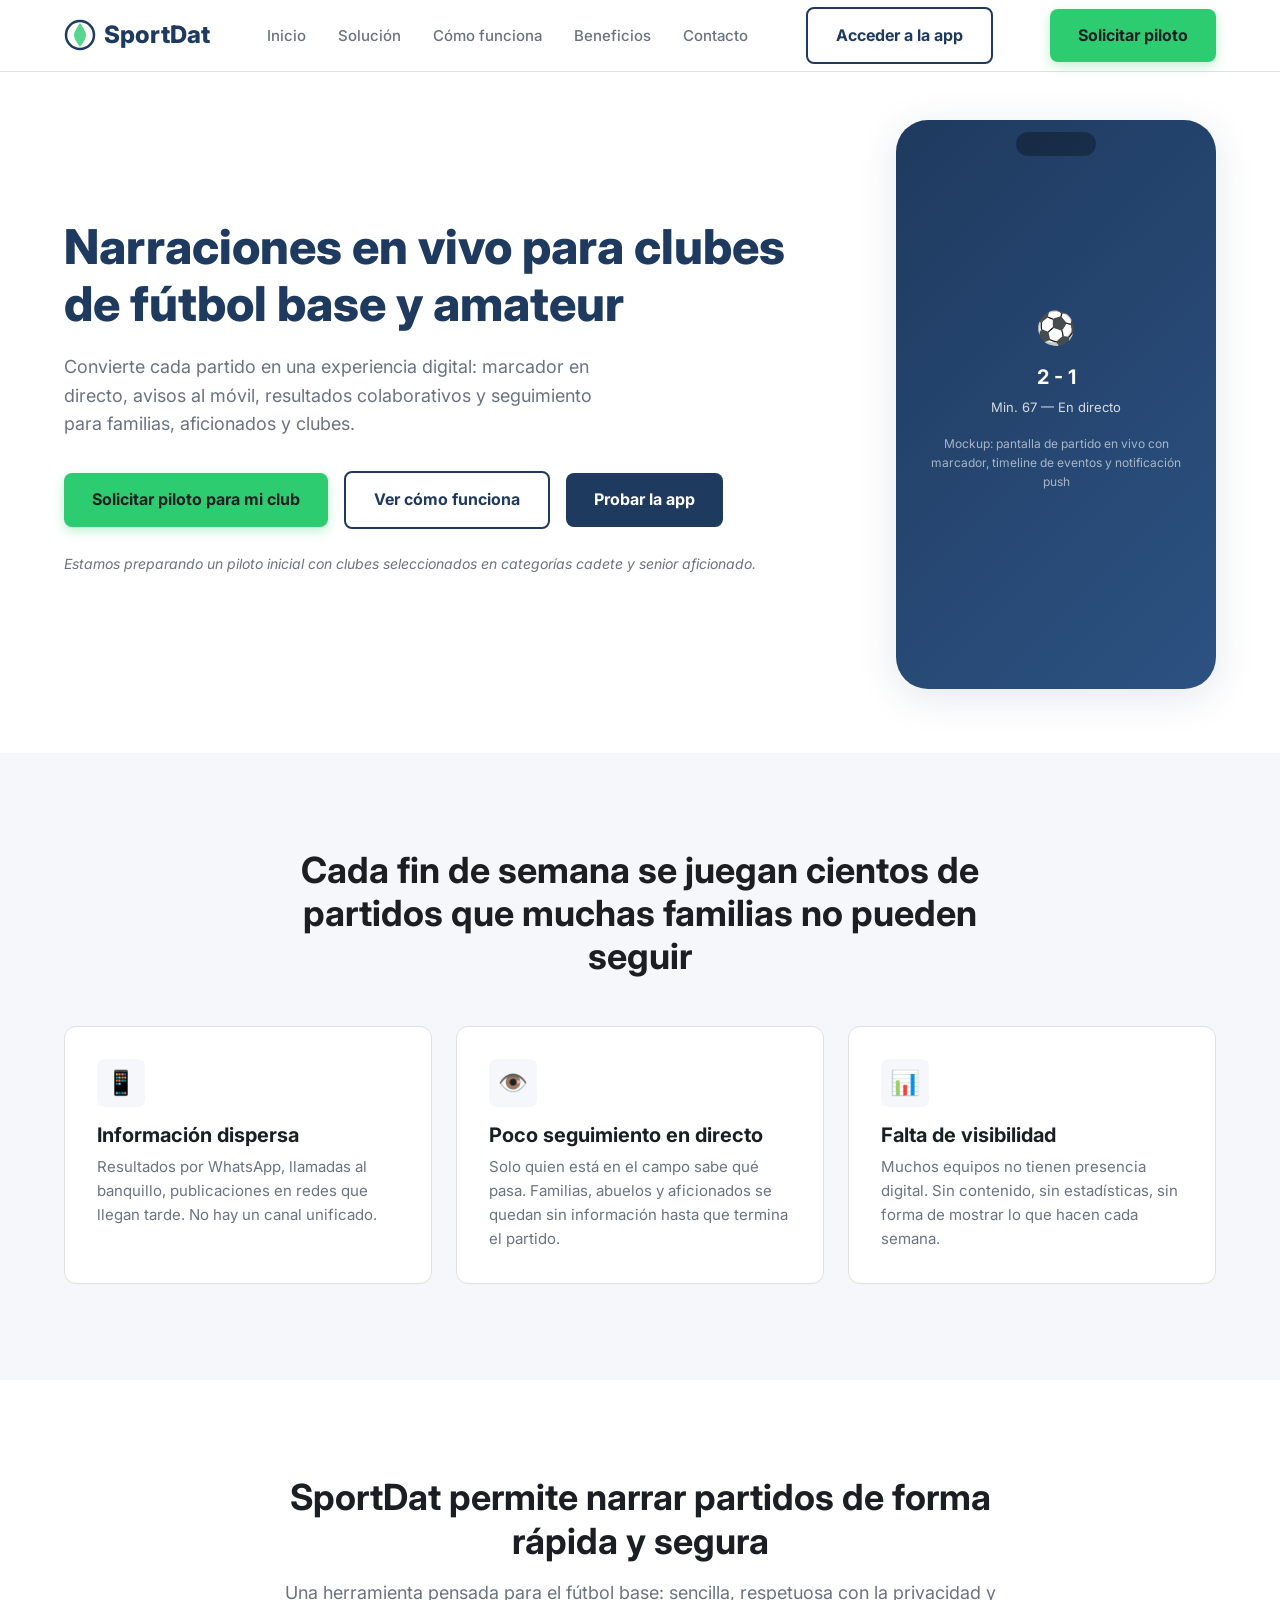
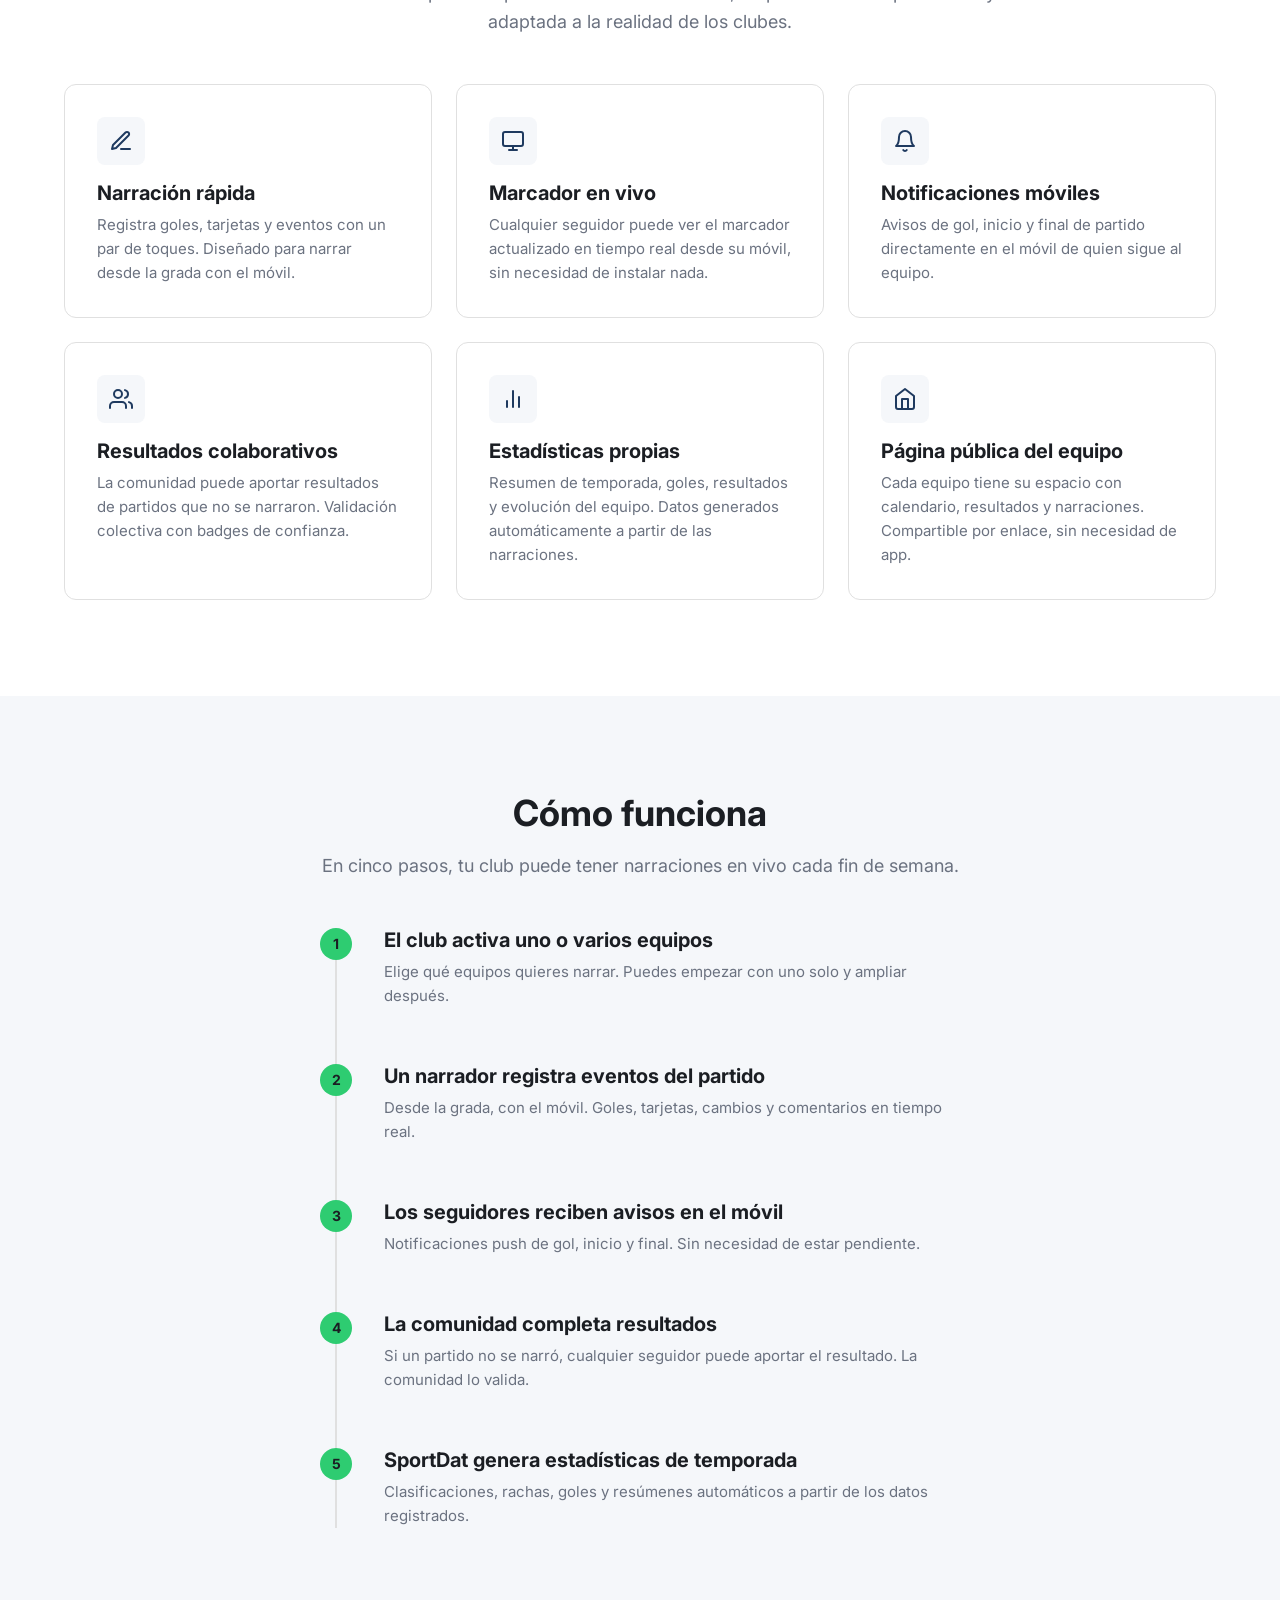
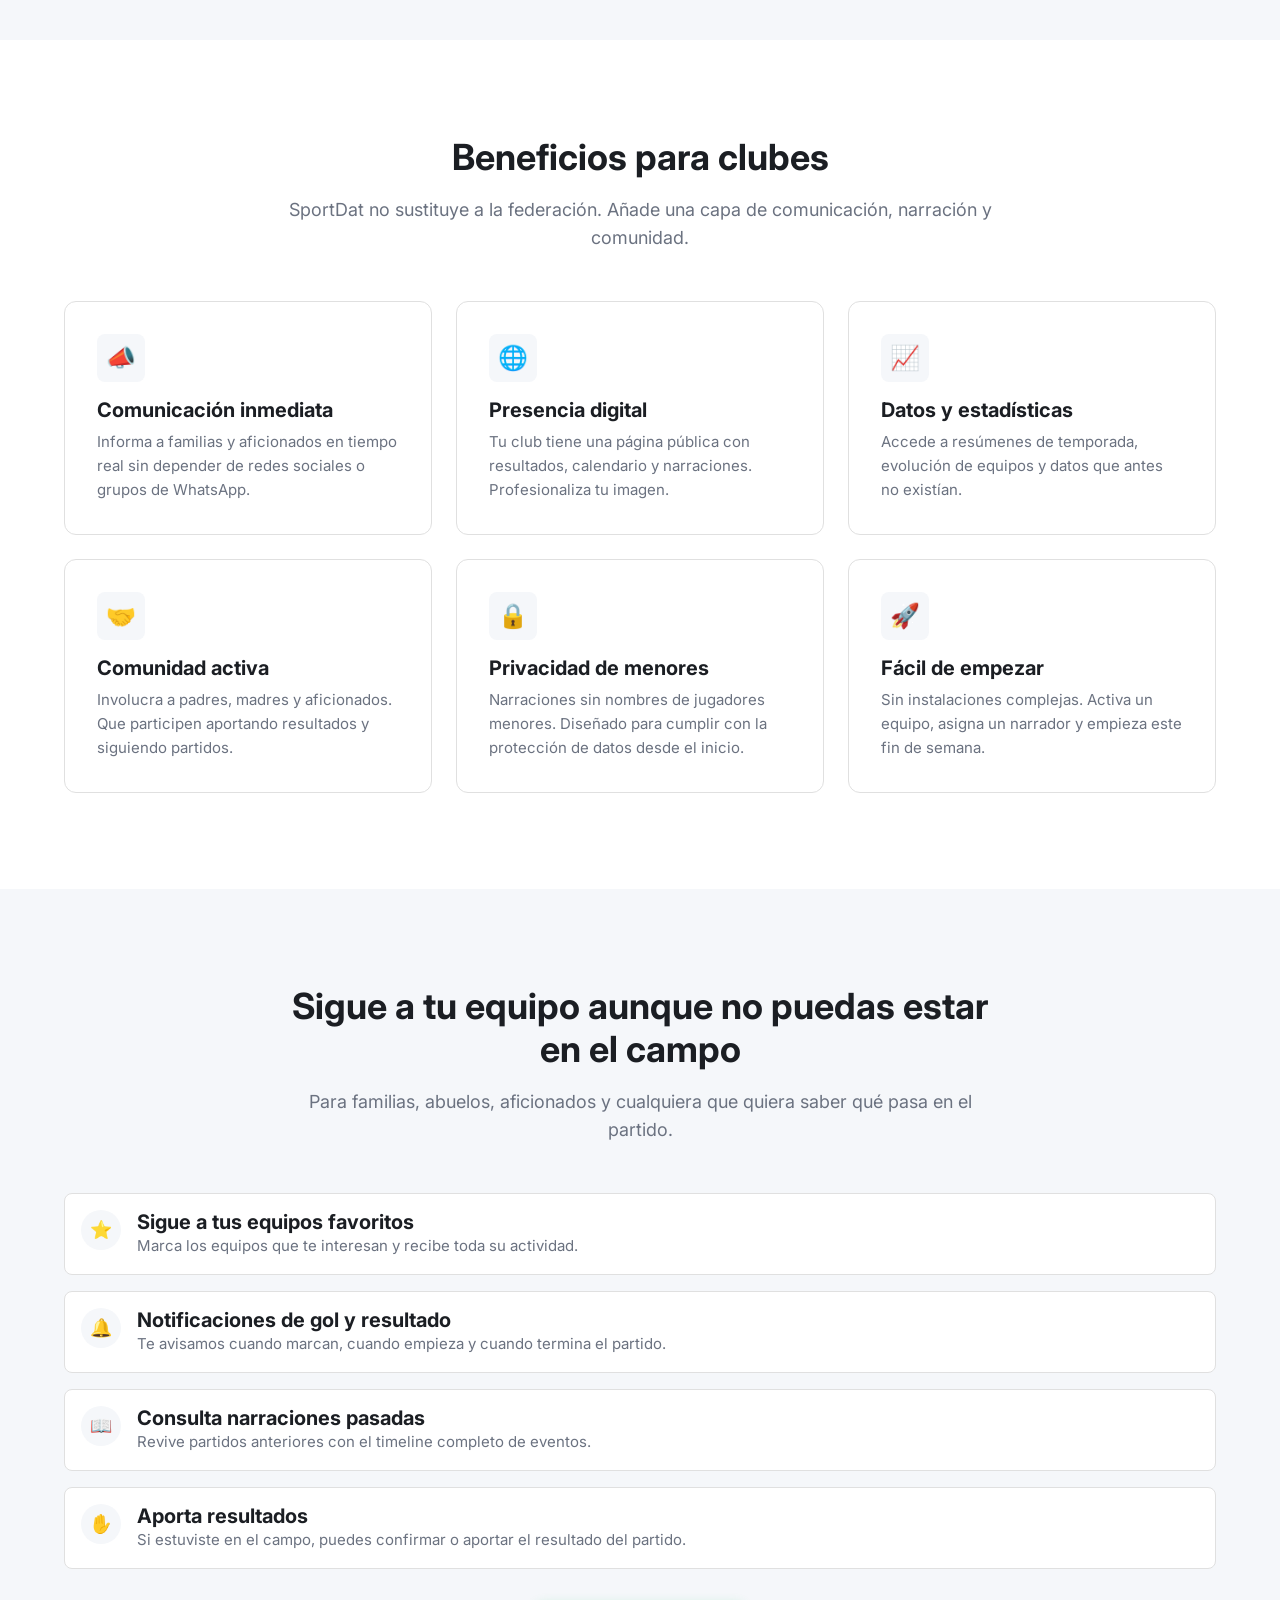
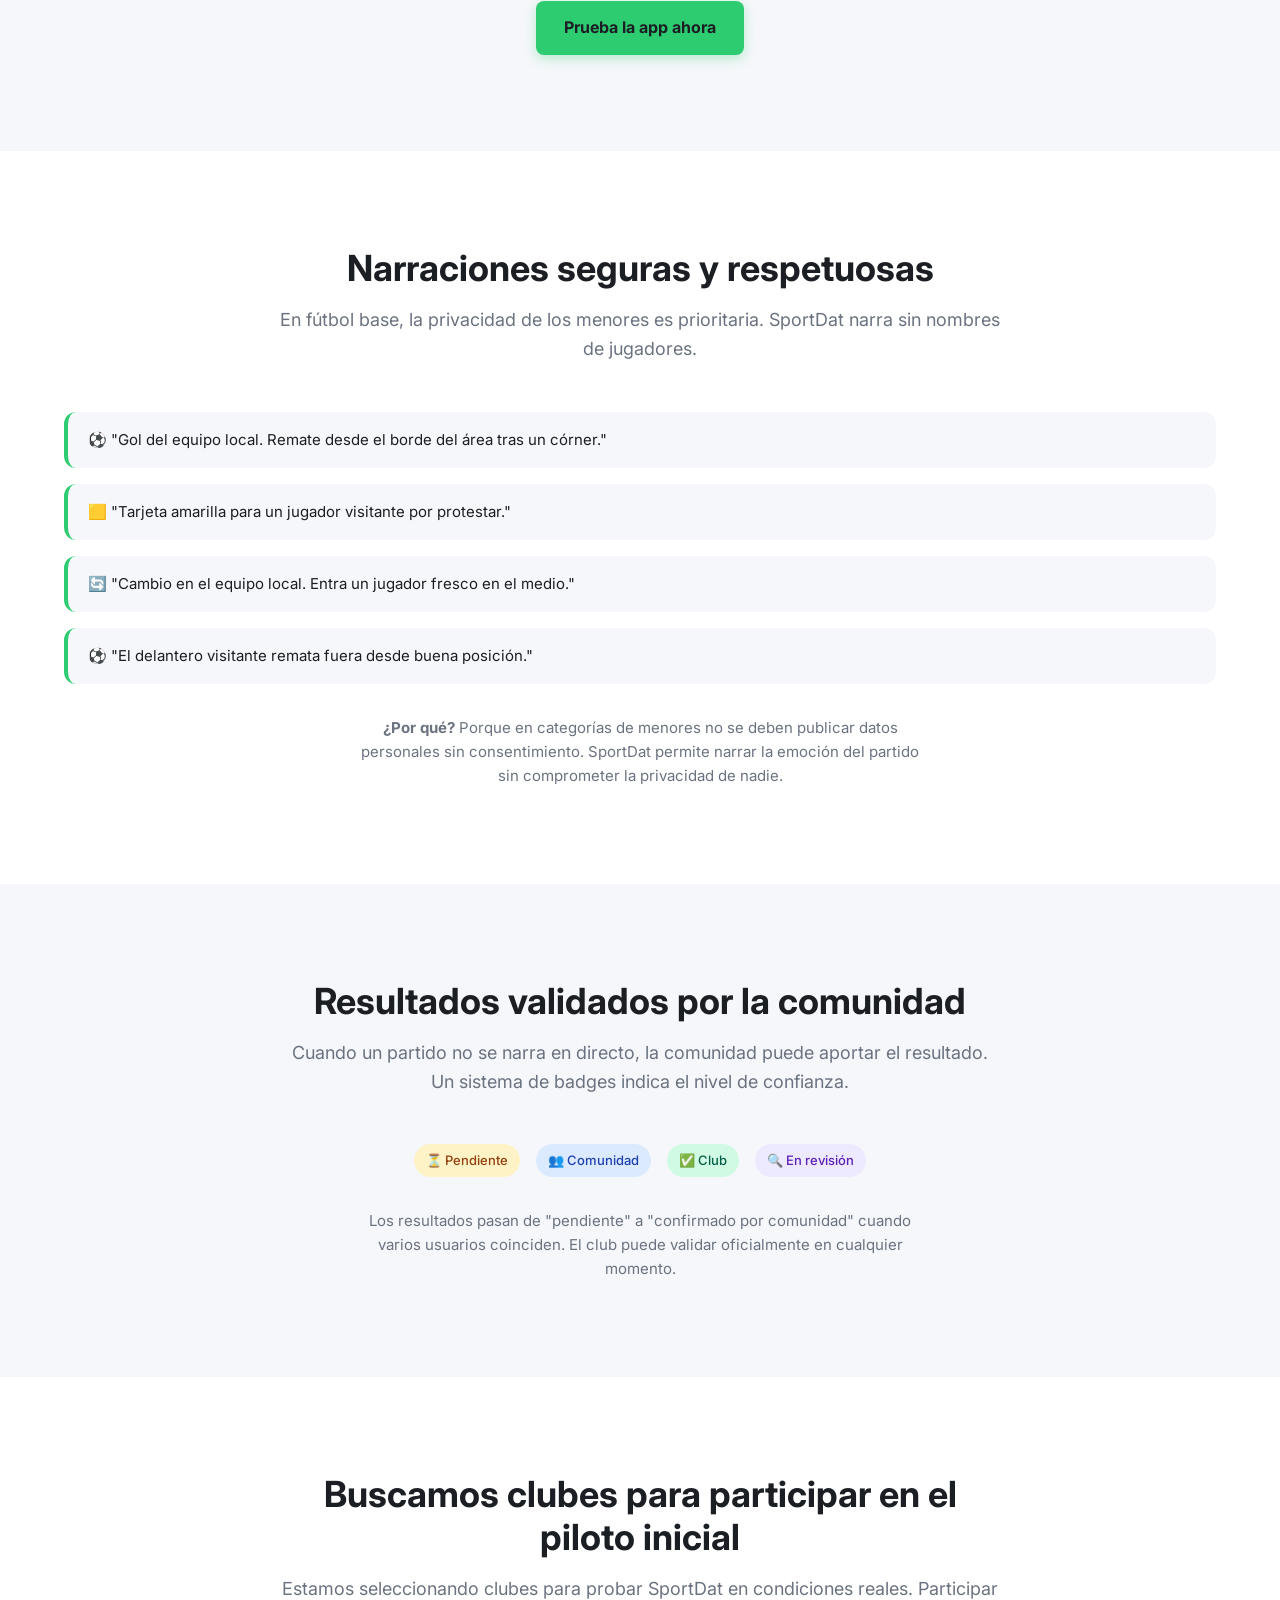
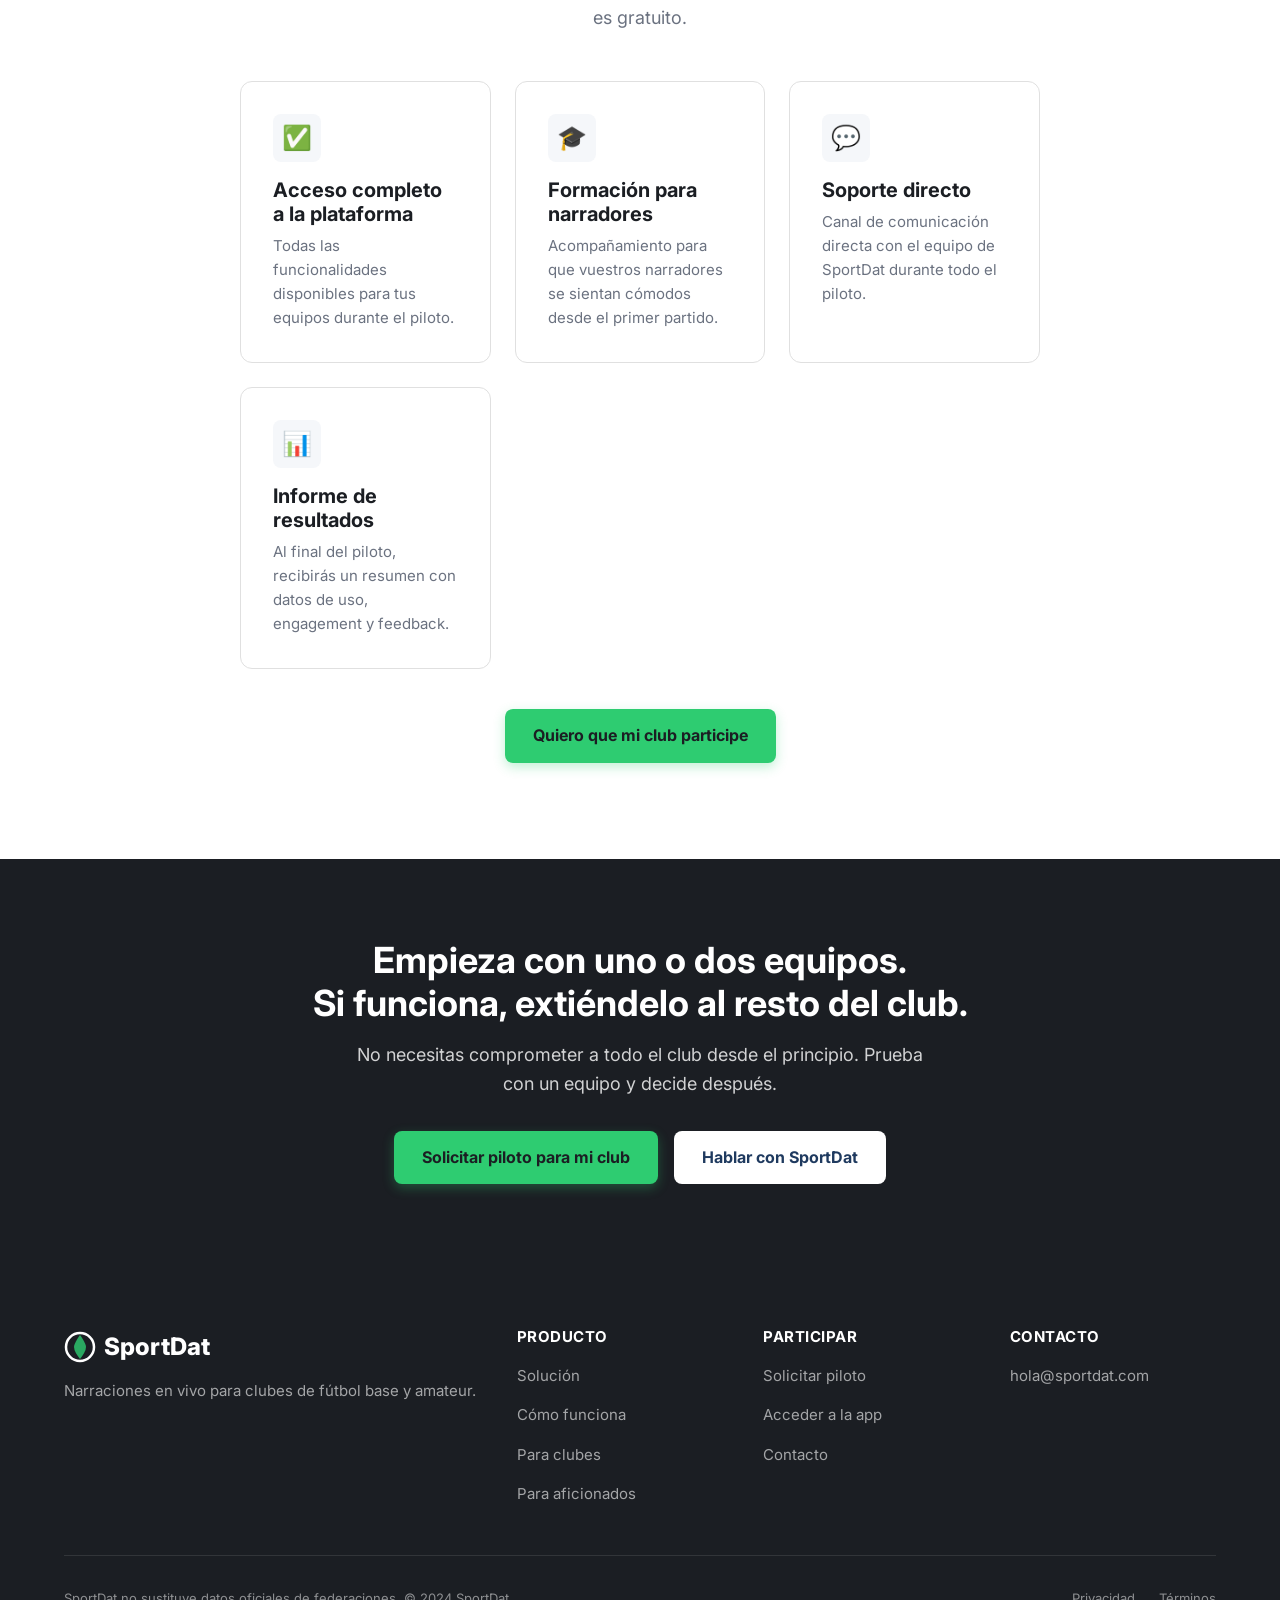
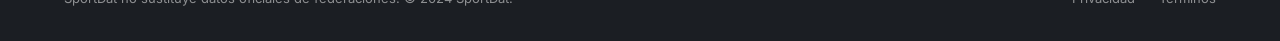
==== index.html @ 6f96fa2d "initial landing" ====
<!DOCTYPE html>
<html lang="es">
<head>
  <meta charset="UTF-8">
  <meta name="viewport" content="width=device-width, initial-scale=1.0">
  <title>SportDat — Narraciones en vivo para clubes de fútbol base y amateur</title>
  <meta name="description" content="Convierte cada partido en una experiencia digital con marcador en directo, avisos al móvil, resultados colaborativos y comunidad para tu club.">

  <!-- Open Graph -->
  <meta property="og:title" content="SportDat — Narraciones en vivo para clubes de fútbol base y amateur">
  <meta property="og:description" content="Convierte cada partido en una experiencia digital con marcador en directo, avisos al móvil, resultados colaborativos y comunidad para tu club.">
  <meta property="og:type" content="website">
  <meta property="og:url" content="https://sportdat.com">
  <meta property="og:image" content="https://sportdat.com/assets/images/og-image.png">
  <meta property="og:locale" content="es_ES">

  <!-- Favicon -->
  <link rel="icon" href="/favicon.svg" type="image/svg+xml">

  <!-- Fonts -->
  <link rel="preconnect" href="https://fonts.googleapis.com">
  <link rel="preconnect" href="https://fonts.gstatic.com" crossorigin>
  <link href="https://fonts.googleapis.com/css2?family=Inter:wght@400;500;700;800&display=swap" rel="stylesheet">

  <!-- Styles -->
  <link rel="stylesheet" href="css/styles.css">

  <!-- Analytics -->
  <script defer data-domain="sportdat.com" src="https://plausible.io/js/script.js"></script>
</head>
<body>

  <!-- Header -->
  <header class="site-header">
    <div class="header-inner">
      <a href="/" class="logo" aria-label="SportDat - Inicio">
        <svg viewBox="0 0 32 32" fill="none" xmlns="http://www.w3.org/2000/svg" aria-hidden="true">
          <circle cx="16" cy="16" r="14" stroke="#1f3a5f" stroke-width="2.5"/>
          <path d="M16 4 C16 4 10 12 10 16 C10 20 13 24 16 28 C19 24 22 20 22 16 C22 12 16 4 16 4Z" fill="#2ecc71" opacity="0.8"/>
        </svg>
        SportDat
      </a>

      <nav class="nav-links" aria-label="Navegación principal">
        <a href="/">Inicio</a>
        <a href="#solucion">Solución</a>
        <a href="#como-funciona">Cómo funciona</a>
        <a href="#beneficios">Beneficios</a>
        <a href="contacto.html">Contacto</a>
      </nav>

      <a href="https://app.sportdat.com" class="btn btn-outline header-cta" data-track-cta="header-app" target="_blank" rel="noopener">Acceder a la app</a>
      <a href="piloto-sportdat.html" class="btn btn-primary header-cta" data-track-cta="header">Solicitar piloto</a>

      <button class="menu-toggle" aria-label="Abrir menú" aria-expanded="false" aria-controls="mobile-nav">
        <svg class="menu-icon" viewBox="0 0 24 24" fill="none" stroke="currentColor" stroke-width="2" stroke-linecap="round">
          <line x1="3" y1="6" x2="21" y2="6"/>
          <line x1="3" y1="12" x2="21" y2="12"/>
          <line x1="3" y1="18" x2="21" y2="18"/>
        </svg>
        <svg class="close-icon" viewBox="0 0 24 24" fill="none" stroke="currentColor" stroke-width="2" stroke-linecap="round" style="display:none">
          <line x1="18" y1="6" x2="6" y2="18"/>
          <line x1="6" y1="6" x2="18" y2="18"/>
        </svg>
      </button>
    </div>
  </header>

  <!-- Mobile Nav -->
  <nav class="mobile-nav" id="mobile-nav" aria-label="Navegación móvil">
    <a href="/">Inicio</a>
    <a href="#solucion">Solución</a>
    <a href="#como-funciona">Cómo funciona</a>
    <a href="#beneficios">Beneficios</a>
    <a href="contacto.html">Contacto</a>
    <a href="https://app.sportdat.com" target="_blank" rel="noopener">Acceder a la app</a>
    <a href="piloto-sportdat.html" class="btn btn-primary" data-track-cta="mobile-nav">Solicitar piloto</a>
  </nav>

  <main>
    <!-- Hero -->
    <section class="hero">
      <div class="container">
        <div class="hero-inner">
          <div class="hero-content">
            <h1>Narraciones en vivo para clubes de fútbol base y amateur</h1>
            <p class="subtitle">Convierte cada partido en una experiencia digital: marcador en directo, avisos al móvil, resultados colaborativos y seguimiento para familias, aficionados y clubes.</p>
            <div class="hero-ctas">
              <a href="piloto-sportdat.html" class="btn btn-primary" data-track-cta="hero-primary">Solicitar piloto para mi club</a>
              <a href="#como-funciona" class="btn btn-outline" data-track-cta="hero-secondary">Ver cómo funciona</a>
              <a href="https://app.sportdat.com" class="btn btn-secondary" data-track-cta="hero-app" target="_blank" rel="noopener">Probar la app</a>
            </div>
            <p class="hero-note">Estamos preparando un piloto inicial con clubes seleccionados en categorías cadete y senior aficionado.</p>
          </div>
          <div class="hero-mockup" aria-hidden="true">
            <div>
              <p style="font-size:32px;margin-bottom:0.5rem">⚽</p>
              <p style="font-size:20px;font-weight:700;margin-bottom:0.25rem;color:#fff">2 - 1</p>
              <p style="font-size:13px;margin-bottom:1rem;color:rgba(255,255,255,0.8)">Min. 67 — En directo</p>
              <p style="font-size:12px;color:rgba(255,255,255,0.6)">Mockup: pantalla de partido en vivo con marcador, timeline de eventos y notificación push</p>
            </div>
          </div>
        </div>
      </div>
    </section>

    <!-- Problema -->
    <section class="section-alt" id="problema">
      <div class="container">
        <div class="section-header fade-in">
          <h2>Cada fin de semana se juegan cientos de partidos que muchas familias no pueden seguir</h2>
        </div>
        <div class="cards-grid">
          <article class="card fade-in">
            <div class="card-icon">📱</div>
            <h3>Información dispersa</h3>
            <p>Resultados por WhatsApp, llamadas al banquillo, publicaciones en redes que llegan tarde. No hay un canal unificado.</p>
          </article>
          <article class="card fade-in">
            <div class="card-icon">👁️</div>
            <h3>Poco seguimiento en directo</h3>
            <p>Solo quien está en el campo sabe qué pasa. Familias, abuelos y aficionados se quedan sin información hasta que termina el partido.</p>
          </article>
          <article class="card fade-in">
            <div class="card-icon">📊</div>
            <h3>Falta de visibilidad</h3>
            <p>Muchos equipos no tienen presencia digital. Sin contenido, sin estadísticas, sin forma de mostrar lo que hacen cada semana.</p>
          </article>
        </div>
      </div>
    </section>

    <!-- Solución -->
    <section id="solucion">
      <div class="container">
        <div class="section-header fade-in">
          <h2>SportDat permite narrar partidos de forma rápida y segura</h2>
          <p>Una herramienta pensada para el fútbol base: sencilla, respetuosa con la privacidad y adaptada a la realidad de los clubes.</p>
        </div>
        <div class="cards-grid">
          <article class="card fade-in">
            <div class="card-icon">
              <svg width="24" height="24" viewBox="0 0 24 24" fill="none" stroke="#1f3a5f" stroke-width="2" stroke-linecap="round" stroke-linejoin="round"><path d="M12 20h9"/><path d="M16.5 3.5a2.121 2.121 0 0 1 3 3L7 19l-4 1 1-4L16.5 3.5z"/></svg>
            </div>
            <h3>Narración rápida</h3>
            <p>Registra goles, tarjetas y eventos con un par de toques. Diseñado para narrar desde la grada con el móvil.</p>
          </article>
          <article class="card fade-in">
            <div class="card-icon">
              <svg width="24" height="24" viewBox="0 0 24 24" fill="none" stroke="#1f3a5f" stroke-width="2" stroke-linecap="round" stroke-linejoin="round"><rect x="2" y="3" width="20" height="14" rx="2"/><line x1="8" y1="21" x2="16" y2="21"/><line x1="12" y1="17" x2="12" y2="21"/></svg>
            </div>
            <h3>Marcador en vivo</h3>
            <p>Cualquier seguidor puede ver el marcador actualizado en tiempo real desde su móvil, sin necesidad de instalar nada.</p>
          </article>
          <article class="card fade-in">
            <div class="card-icon">
              <svg width="24" height="24" viewBox="0 0 24 24" fill="none" stroke="#1f3a5f" stroke-width="2" stroke-linecap="round" stroke-linejoin="round"><path d="M18 8A6 6 0 0 0 6 8c0 7-3 9-3 9h18s-3-2-3-9"/><path d="M13.73 21a2 2 0 0 1-3.46 0"/></svg>
            </div>
            <h3>Notificaciones móviles</h3>
            <p>Avisos de gol, inicio y final de partido directamente en el móvil de quien sigue al equipo.</p>
          </article>
          <article class="card fade-in">
            <div class="card-icon">
              <svg width="24" height="24" viewBox="0 0 24 24" fill="none" stroke="#1f3a5f" stroke-width="2" stroke-linecap="round" stroke-linejoin="round"><path d="M17 21v-2a4 4 0 0 0-4-4H5a4 4 0 0 0-4 4v2"/><circle cx="9" cy="7" r="4"/><path d="M23 21v-2a4 4 0 0 0-3-3.87"/><path d="M16 3.13a4 4 0 0 1 0 7.75"/></svg>
            </div>
            <h3>Resultados colaborativos</h3>
            <p>La comunidad puede aportar resultados de partidos que no se narraron. Validación colectiva con badges de confianza.</p>
          </article>
          <article class="card fade-in">
            <div class="card-icon">
              <svg width="24" height="24" viewBox="0 0 24 24" fill="none" stroke="#1f3a5f" stroke-width="2" stroke-linecap="round" stroke-linejoin="round"><line x1="18" y1="20" x2="18" y2="10"/><line x1="12" y1="20" x2="12" y2="4"/><line x1="6" y1="20" x2="6" y2="14"/></svg>
            </div>
            <h3>Estadísticas propias</h3>
            <p>Resumen de temporada, goles, resultados y evolución del equipo. Datos generados automáticamente a partir de las narraciones.</p>
          </article>
          <article class="card fade-in">
            <div class="card-icon">
              <svg width="24" height="24" viewBox="0 0 24 24" fill="none" stroke="#1f3a5f" stroke-width="2" stroke-linecap="round" stroke-linejoin="round"><path d="M3 9l9-7 9 7v11a2 2 0 0 1-2 2H5a2 2 0 0 1-2-2z"/><polyline points="9 22 9 12 15 12 15 22"/></svg>
            </div>
            <h3>Página pública del equipo</h3>
            <p>Cada equipo tiene su espacio con calendario, resultados y narraciones. Compartible por enlace, sin necesidad de app.</p>
          </article>
        </div>
      </div>
    </section>

    <!-- Cómo funciona -->
    <section class="section-alt" id="como-funciona">
      <div class="container">
        <div class="section-header fade-in">
          <h2>Cómo funciona</h2>
          <p>En cinco pasos, tu club puede tener narraciones en vivo cada fin de semana.</p>
        </div>
        <div class="timeline fade-in">
          <div class="timeline-step" data-step="1">
            <h3>El club activa uno o varios equipos</h3>
            <p>Elige qué equipos quieres narrar. Puedes empezar con uno solo y ampliar después.</p>
          </div>
          <div class="timeline-step" data-step="2">
            <h3>Un narrador registra eventos del partido</h3>
            <p>Desde la grada, con el móvil. Goles, tarjetas, cambios y comentarios en tiempo real.</p>
          </div>
          <div class="timeline-step" data-step="3">
            <h3>Los seguidores reciben avisos en el móvil</h3>
            <p>Notificaciones push de gol, inicio y final. Sin necesidad de estar pendiente.</p>
          </div>
          <div class="timeline-step" data-step="4">
            <h3>La comunidad completa resultados</h3>
            <p>Si un partido no se narró, cualquier seguidor puede aportar el resultado. La comunidad lo valida.</p>
          </div>
          <div class="timeline-step" data-step="5">
            <h3>SportDat genera estadísticas de temporada</h3>
            <p>Clasificaciones, rachas, goles y resúmenes automáticos a partir de los datos registrados.</p>
          </div>
        </div>
      </div>
    </section>

    <!-- Beneficios para clubes -->
    <section id="beneficios">
      <div class="container">
        <div class="section-header fade-in">
          <h2>Beneficios para clubes</h2>
          <p>SportDat no sustituye a la federación. Añade una capa de comunicación, narración y comunidad.</p>
        </div>
        <div class="cards-grid">
          <article class="card fade-in">
            <div class="card-icon">📣</div>
            <h3>Comunicación inmediata</h3>
            <p>Informa a familias y aficionados en tiempo real sin depender de redes sociales o grupos de WhatsApp.</p>
          </article>
          <article class="card fade-in">
            <div class="card-icon">🌐</div>
            <h3>Presencia digital</h3>
            <p>Tu club tiene una página pública con resultados, calendario y narraciones. Profesionaliza tu imagen.</p>
          </article>
          <article class="card fade-in">
            <div class="card-icon">📈</div>
            <h3>Datos y estadísticas</h3>
            <p>Accede a resúmenes de temporada, evolución de equipos y datos que antes no existían.</p>
          </article>
          <article class="card fade-in">
            <div class="card-icon">🤝</div>
            <h3>Comunidad activa</h3>
            <p>Involucra a padres, madres y aficionados. Que participen aportando resultados y siguiendo partidos.</p>
          </article>
          <article class="card fade-in">
            <div class="card-icon">🔒</div>
            <h3>Privacidad de menores</h3>
            <p>Narraciones sin nombres de jugadores menores. Diseñado para cumplir con la protección de datos desde el inicio.</p>
          </article>
          <article class="card fade-in">
            <div class="card-icon">🚀</div>
            <h3>Fácil de empezar</h3>
            <p>Sin instalaciones complejas. Activa un equipo, asigna un narrador y empieza este fin de semana.</p>
          </article>
        </div>
      </div>
    </section>

    <!-- Beneficios para aficionados -->
    <section class="section-alt" id="beneficios-aficionados">
      <div class="container">
        <div class="section-header fade-in">
          <h2>Sigue a tu equipo aunque no puedas estar en el campo</h2>
          <p>Para familias, abuelos, aficionados y cualquiera que quiera saber qué pasa en el partido.</p>
        </div>
        <div class="benefits-list fade-in">
          <div class="benefit-item">
            <div class="benefit-icon">⭐</div>
            <div>
              <h3>Sigue a tus equipos favoritos</h3>
              <p>Marca los equipos que te interesan y recibe toda su actividad.</p>
            </div>
          </div>
          <div class="benefit-item">
            <div class="benefit-icon">🔔</div>
            <div>
              <h3>Notificaciones de gol y resultado</h3>
              <p>Te avisamos cuando marcan, cuando empieza y cuando termina el partido.</p>
            </div>
          </div>
          <div class="benefit-item">
            <div class="benefit-icon">📖</div>
            <div>
              <h3>Consulta narraciones pasadas</h3>
              <p>Revive partidos anteriores con el timeline completo de eventos.</p>
            </div>
          </div>
          <div class="benefit-item">
            <div class="benefit-icon">✋</div>
            <div>
              <h3>Aporta resultados</h3>
              <p>Si estuviste en el campo, puedes confirmar o aportar el resultado del partido.</p>
            </div>
          </div>
        </div>
        <div class="fade-in" style="text-align:center;margin-top:2rem">
          <a href="https://app.sportdat.com" class="btn btn-primary" data-track-cta="aficionados-app" target="_blank" rel="noopener">Prueba la app ahora</a>
        </div>
      </div>
    </section>

    <!-- Narraciones seguras -->
    <section id="narraciones-seguras">
      <div class="container">
        <div class="section-header fade-in">
          <h2>Narraciones seguras y respetuosas</h2>
          <p>En fútbol base, la privacidad de los menores es prioritaria. SportDat narra sin nombres de jugadores.</p>
        </div>
        <div class="narration-examples fade-in">
          <div class="narration-bubble">⚽ "Gol del equipo local. Remate desde el borde del área tras un córner."</div>
          <div class="narration-bubble">🟨 "Tarjeta amarilla para un jugador visitante por protestar."</div>
          <div class="narration-bubble">🔄 "Cambio en el equipo local. Entra un jugador fresco en el medio."</div>
          <div class="narration-bubble">⚽ "El delantero visitante remata fuera desde buena posición."</div>
        </div>
        <div class="fade-in" style="margin-top:2rem;text-align:center">
          <p style="font-size:15px;max-width:560px;margin:0 auto"><strong>¿Por qué?</strong> Porque en categorías de menores no se deben publicar datos personales sin consentimiento. SportDat permite narrar la emoción del partido sin comprometer la privacidad de nadie.</p>
        </div>
      </div>
    </section>

    <!-- Comunidad -->
    <section class="section-alt" id="comunidad">
      <div class="container">
        <div class="section-header fade-in">
          <h2>Resultados validados por la comunidad</h2>
          <p>Cuando un partido no se narra en directo, la comunidad puede aportar el resultado. Un sistema de badges indica el nivel de confianza.</p>
        </div>
        <div class="fade-in" style="display:flex;flex-wrap:wrap;gap:1rem;justify-content:center;margin-bottom:2rem">
          <span class="badge badge-pending">⏳ Pendiente</span>
          <span class="badge badge-community">👥 Comunidad</span>
          <span class="badge badge-club">✅ Club</span>
          <span class="badge badge-review">🔍 En revisión</span>
        </div>
        <div class="fade-in" style="text-align:center">
          <p style="max-width:560px;margin:0 auto;font-size:15px">Los resultados pasan de "pendiente" a "confirmado por comunidad" cuando varios usuarios coinciden. El club puede validar oficialmente en cualquier momento.</p>
        </div>
      </div>
    </section>

    <!-- Piloto inicial -->
    <section id="piloto">
      <div class="container">
        <div class="section-header fade-in">
          <h2>Buscamos clubes para participar en el piloto inicial</h2>
          <p>Estamos seleccionando clubes para probar SportDat en condiciones reales. Participar es gratuito.</p>
        </div>
        <div class="cards-grid fade-in" style="max-width:800px;margin:0 auto 2.5rem">
          <div class="card">
            <div class="card-icon">✅</div>
            <h3>Acceso completo a la plataforma</h3>
            <p>Todas las funcionalidades disponibles para tus equipos durante el piloto.</p>
          </div>
          <div class="card">
            <div class="card-icon">🎓</div>
            <h3>Formación para narradores</h3>
            <p>Acompañamiento para que vuestros narradores se sientan cómodos desde el primer partido.</p>
          </div>
          <div class="card">
            <div class="card-icon">💬</div>
            <h3>Soporte directo</h3>
            <p>Canal de comunicación directa con el equipo de SportDat durante todo el piloto.</p>
          </div>
          <div class="card">
            <div class="card-icon">📊</div>
            <h3>Informe de resultados</h3>
            <p>Al final del piloto, recibirás un resumen con datos de uso, engagement y feedback.</p>
          </div>
        </div>
        <div class="fade-in" style="text-align:center">
          <a href="piloto-sportdat.html" class="btn btn-primary" data-track-cta="piloto-section">Quiero que mi club participe</a>
        </div>
      </div>
    </section>

    <!-- Cierre / CTA final -->
    <section class="section-dark cta-section">
      <div class="container fade-in">
        <h2>Empieza con uno o dos equipos.<br>Si funciona, extiéndelo al resto del club.</h2>
        <p>No necesitas comprometer a todo el club desde el principio. Prueba con un equipo y decide después.</p>
        <div class="cta-buttons">
          <a href="piloto-sportdat.html" class="btn btn-primary" data-track-cta="cierre-primary">Solicitar piloto para mi club</a>
          <a href="contacto.html" class="btn btn-white" data-track-cta="cierre-secondary">Hablar con SportDat</a>
        </div>
      </div>
    </section>
  </main>

  <!-- Footer -->
  <footer class="site-footer">
    <div class="container">
      <div class="footer-inner">
        <div class="footer-brand">
          <div class="logo">
            <svg viewBox="0 0 32 32" fill="none" xmlns="http://www.w3.org/2000/svg" aria-hidden="true" width="28" height="28">
              <circle cx="16" cy="16" r="14" stroke="#fff" stroke-width="2.5"/>
              <path d="M16 4 C16 4 10 12 10 16 C10 20 13 24 16 28 C19 24 22 20 22 16 C22 12 16 4 16 4Z" fill="#2ecc71" opacity="0.8"/>
            </svg>
            SportDat
          </div>
          <p>Narraciones en vivo para clubes de fútbol base y amateur.</p>
        </div>
        <div class="footer-links">
          <h4>Producto</h4>
          <ul>
            <li><a href="#solucion">Solución</a></li>
            <li><a href="#como-funciona">Cómo funciona</a></li>
            <li><a href="#beneficios">Para clubes</a></li>
            <li><a href="#beneficios-aficionados">Para aficionados</a></li>
          </ul>
        </div>
        <div class="footer-links">
          <h4>Participar</h4>
          <ul>
            <li><a href="piloto-sportdat.html">Solicitar piloto</a></li>
            <li><a href="https://app.sportdat.com" target="_blank" rel="noopener">Acceder a la app</a></li>
            <li><a href="contacto.html">Contacto</a></li>
          </ul>
        </div>
        <div class="footer-links">
          <h4>Contacto</h4>
          <ul>
            <li><a href="mailto:hola@sportdat.com">hola@sportdat.com</a></li>
          </ul>
        </div>
      </div>
      <div class="footer-bottom">
        <p>SportDat no sustituye datos oficiales de federaciones. © 2024 SportDat.</p>
        <div class="footer-legal">
          <a href="#">Privacidad</a>
          <a href="#">Términos</a>
        </div>
      </div>
    </div>
  </footer>
  <script>window.SPORTDAT_SHEETS_URL = 'https://script.google.com/macros/s/AKfycbxT82AON7OJC_5Tut-_wra5DtWDTZ7ulI_zex3OHpSz-ju2ZG4mPIsosfZ77s2lTehS8A/exec';</script>
  <script src="js/main.js"></script>
</body>
</html>
---- css/styles.css ----
/* ===========================
   SportDat Landing — styles.css
   Mobile-first responsive design
   =========================== */

/* --- Design Tokens --- */
:root {
  --color-primary: #1f3a5f;
  --color-secondary: #2ecc71;
  --color-dark: #1b1e23;
  --color-white: #FFFFFF;
  --color-light: #f5f7fa;
  --color-gray: #6b7280;
  --color-border: #e0e0e0;
  --color-warning: #f59e0b;
  --color-success: #16a34a;
  --color-tertiary: #2c5282;

  --font-family: 'Inter', -apple-system, BlinkMacSystemFont, 'Segoe UI', sans-serif;
  --font-size-body: 17px;
  --font-weight-regular: 400;
  --font-weight-medium: 500;
  --font-weight-bold: 700;
  --font-weight-extrabold: 800;

  --line-height: 1.6;
  --max-width: 1200px;
  --header-height: 72px;
  --radius: 12px;
  --radius-sm: 8px;
  --shadow: 0 4px 24px rgba(31, 58, 95, 0.08);
  --shadow-lg: 0 8px 40px rgba(31, 58, 95, 0.12);
  --transition: 0.3s ease;
}

/* --- Reset / Normalize --- */
*, *::before, *::after {
  box-sizing: border-box;
  margin: 0;
  padding: 0;
}

html {
  scroll-behavior: smooth;
  -webkit-text-size-adjust: 100%;
}

body {
  font-family: var(--font-family);
  font-size: var(--font-size-body);
  font-weight: var(--font-weight-regular);
  line-height: var(--line-height);
  color: var(--color-dark);
  background-color: var(--color-white);
  -webkit-font-smoothing: antialiased;
  -moz-osx-font-smoothing: grayscale;
}

img, svg {
  max-width: 100%;
  height: auto;
  display: block;
}

a {
  color: inherit;
  text-decoration: none;
}

ul, ol {
  list-style: none;
}

button, input, select, textarea {
  font-family: inherit;
  font-size: inherit;
  line-height: inherit;
  border: none;
  outline: none;
  background: none;
}

button {
  cursor: pointer;
}

/* --- Typography --- */
h1, h2, h3, h4, h5, h6 {
  line-height: 1.2;
  color: var(--color-dark);
}

h1 {
  font-size: 36px;
  font-weight: var(--font-weight-extrabold);
}

h2 {
  font-size: 28px;
  font-weight: var(--font-weight-bold);
  margin-bottom: 1rem;
}

h3 {
  font-size: 20px;
  font-weight: var(--font-weight-bold);
}

p {
  margin-bottom: 1rem;
  color: var(--color-gray);
}

/* --- Layout --- */
.container {
  width: 100%;
  max-width: var(--max-width);
  margin: 0 auto;
  padding: 0 1.5rem;
}

section {
  padding: 4rem 0;
}

.section-alt {
  background-color: var(--color-light);
}

.section-dark {
  background-color: var(--color-dark);
  color: var(--color-white);
}

.section-dark h2,
.section-dark h3 {
  color: var(--color-white);
}

.section-dark p {
  color: rgba(255, 255, 255, 0.8);
}

.section-header {
  text-align: center;
  max-width: 720px;
  margin: 0 auto 3rem;
}

.section-header p {
  font-size: 18px;
  margin-top: 0.75rem;
}

/* --- Header --- */
.site-header {
  position: sticky;
  top: 0;
  z-index: 1000;
  background: rgba(255, 255, 255, 0.92);
  backdrop-filter: blur(12px);
  -webkit-backdrop-filter: blur(12px);
  border-bottom: 1px solid var(--color-border);
  height: var(--header-height);
  display: flex;
  align-items: center;
}

.header-inner {
  display: flex;
  align-items: center;
  justify-content: space-between;
  width: 100%;
  max-width: var(--max-width);
  margin: 0 auto;
  padding: 0 1.5rem;
}

.logo {
  font-size: 24px;
  font-weight: var(--font-weight-extrabold);
  color: var(--color-primary);
  display: flex;
  align-items: center;
  gap: 0.5rem;
}

.logo svg {
  width: 32px;
  height: 32px;
}

.nav-links {
  display: none;
  gap: 2rem;
  align-items: center;
}

.nav-links a {
  font-size: 15px;
  font-weight: var(--font-weight-medium);
  color: var(--color-gray);
  transition: color var(--transition);
}

.nav-links a:hover {
  color: var(--color-primary);
}

.header-cta {
  display: none;
}

.menu-toggle {
  display: flex;
  align-items: center;
  justify-content: center;
  width: 44px;
  height: 44px;
  border-radius: var(--radius-sm);
  transition: background var(--transition);
}

.menu-toggle:hover {
  background: var(--color-light);
}

.menu-toggle svg {
  width: 24px;
  height: 24px;
  stroke: var(--color-dark);
}

/* Mobile nav */
.mobile-nav {
  display: none;
  position: fixed;
  top: var(--header-height);
  left: 0;
  right: 0;
  bottom: 0;
  background: var(--color-white);
  z-index: 999;
  padding: 2rem 1.5rem;
  flex-direction: column;
  gap: 1.5rem;
}

.mobile-nav.active {
  display: flex;
}

.mobile-nav a {
  font-size: 18px;
  font-weight: var(--font-weight-medium);
  padding: 0.75rem 0;
  border-bottom: 1px solid var(--color-border);
}

.mobile-nav .btn {
  margin-top: 1rem;
  text-align: center;
}

/* --- Hero --- */
.hero {
  padding: 3rem 0 4rem;
  overflow: hidden;
}

.hero-inner {
  display: flex;
  flex-direction: column;
  gap: 3rem;
  align-items: center;
}

.hero-content {
  text-align: center;
}

.hero-content h1 {
  margin-bottom: 1.25rem;
  color: var(--color-primary);
}

.hero-content .subtitle {
  font-size: 18px;
  color: var(--color-gray);
  margin-bottom: 2rem;
  max-width: 560px;
  margin-left: auto;
  margin-right: auto;
}

.hero-ctas {
  display: flex;
  flex-direction: column;
  gap: 1rem;
  align-items: center;
  margin-bottom: 1.5rem;
}

.hero-note {
  font-size: 14px;
  color: var(--color-gray);
  font-style: italic;
}

.hero-mockup {
  width: 100%;
  max-width: 320px;
  aspect-ratio: 9/16;
  background: linear-gradient(135deg, var(--color-primary), var(--color-tertiary));
  border-radius: 32px;
  display: flex;
  align-items: center;
  justify-content: center;
  color: var(--color-white);
  font-size: 14px;
  text-align: center;
  padding: 2rem;
  box-shadow: var(--shadow-lg);
  position: relative;
  overflow: hidden;
}

.hero-mockup::before {
  content: '';
  position: absolute;
  top: 12px;
  left: 50%;
  transform: translateX(-50%);
  width: 80px;
  height: 24px;
  background: rgba(0, 0, 0, 0.3);
  border-radius: 12px;
}

/* --- Buttons --- */
.btn {
  display: inline-flex;
  align-items: center;
  justify-content: center;
  gap: 0.5rem;
  padding: 0.875rem 1.75rem;
  font-size: 16px;
  font-weight: var(--font-weight-bold);
  border-radius: var(--radius-sm);
  transition: all var(--transition);
  min-height: 44px;
  min-width: 44px;
  text-align: center;
  white-space: nowrap;
}

.btn-primary {
  background: var(--color-secondary);
  color: var(--color-dark);
  box-shadow: 0 4px 12px rgba(46, 204, 113, 0.3);
}

.btn-primary:hover {
  background: #27ae60;
  transform: translateY(-2px);
  box-shadow: 0 6px 20px rgba(46, 204, 113, 0.4);
}

.btn-secondary {
  background: var(--color-primary);
  color: var(--color-white);
}

.btn-secondary:hover {
  background: var(--color-tertiary);
  transform: translateY(-2px);
}

.btn-outline {
  border: 2px solid var(--color-primary);
  color: var(--color-primary);
}

.btn-outline:hover {
  background: var(--color-primary);
  color: var(--color-white);
}

.btn-white {
  background: var(--color-white);
  color: var(--color-primary);
}

.btn-white:hover {
  background: var(--color-light);
  transform: translateY(-2px);
}

/* --- Cards --- */
.cards-grid {
  display: grid;
  grid-template-columns: 1fr;
  gap: 1.5rem;
}

.card {
  background: var(--color-white);
  border: 1px solid var(--color-border);
  border-radius: var(--radius);
  padding: 2rem;
  transition: all var(--transition);
}

.card:hover {
  box-shadow: var(--shadow);
  transform: translateY(-4px);
}

.card-icon {
  width: 48px;
  height: 48px;
  background: var(--color-light);
  border-radius: var(--radius-sm);
  display: flex;
  align-items: center;
  justify-content: center;
  margin-bottom: 1rem;
  font-size: 24px;
}

.card h3 {
  margin-bottom: 0.5rem;
}

.card p {
  font-size: 15px;
  margin-bottom: 0;
}

/* --- Timeline --- */
.timeline {
  position: relative;
  padding-left: 2rem;
}

.timeline::before {
  content: '';
  position: absolute;
  left: 15px;
  top: 0;
  bottom: 0;
  width: 2px;
  background: var(--color-border);
}

.timeline-step {
  position: relative;
  padding-bottom: 2.5rem;
  padding-left: 2rem;
}

.timeline-step:last-child {
  padding-bottom: 0;
}

.timeline-step::before {
  content: attr(data-step);
  position: absolute;
  left: -2rem;
  top: 0;
  width: 32px;
  height: 32px;
  background: var(--color-secondary);
  color: var(--color-dark);
  border-radius: 50%;
  display: flex;
  align-items: center;
  justify-content: center;
  font-size: 14px;
  font-weight: var(--font-weight-bold);
  z-index: 1;
}

.timeline-step h3 {
  margin-bottom: 0.5rem;
}

.timeline-step p {
  font-size: 15px;
}

/* --- Benefits list --- */
.benefits-list {
  display: flex;
  flex-direction: column;
  gap: 1rem;
}

.benefit-item {
  display: flex;
  align-items: flex-start;
  gap: 1rem;
  padding: 1rem;
  background: var(--color-white);
  border-radius: var(--radius-sm);
  border: 1px solid var(--color-border);
}

.benefit-item .benefit-icon {
  width: 40px;
  height: 40px;
  min-width: 40px;
  background: var(--color-light);
  border-radius: 50%;
  display: flex;
  align-items: center;
  justify-content: center;
  font-size: 18px;
}

.benefit-item p {
  margin-bottom: 0;
  font-size: 15px;
}

/* --- Badges --- */
.badge {
  display: inline-flex;
  align-items: center;
  gap: 0.375rem;
  padding: 0.375rem 0.75rem;
  border-radius: 20px;
  font-size: 13px;
  font-weight: var(--font-weight-medium);
}

.badge-pending {
  background: #fef3c7;
  color: #92400e;
}

.badge-community {
  background: #dbeafe;
  color: #1e40af;
}

.badge-club {
  background: #d1fae5;
  color: #065f46;
}

.badge-review {
  background: #ede9fe;
  color: #5b21b6;
}

/* --- Narration examples --- */
.narration-examples {
  display: flex;
  flex-direction: column;
  gap: 1rem;
}

.narration-bubble {
  background: var(--color-light);
  border-radius: var(--radius);
  padding: 1rem 1.25rem;
  border-left: 4px solid var(--color-secondary);
  font-size: 15px;
  color: var(--color-dark);
}

/* --- Forms --- */
.form-container {
  max-width: 640px;
  margin: 0 auto;
}

.form-group {
  margin-bottom: 1.5rem;
}

.form-group label {
  display: block;
  font-size: 15px;
  font-weight: var(--font-weight-medium);
  color: var(--color-dark);
  margin-bottom: 0.5rem;
}

.form-group label .required {
  color: #dc2626;
}

.form-group input,
.form-group select,
.form-group textarea {
  width: 100%;
  padding: 0.75rem 1rem;
  border: 1px solid var(--color-border);
  border-radius: var(--radius-sm);
  background: var(--color-white);
  color: var(--color-dark);
  transition: border-color var(--transition), box-shadow var(--transition);
  min-height: 44px;
}

.form-group input:focus,
.form-group select:focus,
.form-group textarea:focus {
  border-color: var(--color-primary);
  box-shadow: 0 0 0 3px rgba(31, 58, 95, 0.1);
}

.form-group textarea {
  min-height: 120px;
  resize: vertical;
}

.form-group select {
  appearance: none;
  background-image: url("data:image/svg+xml,%3Csvg xmlns='http://www.w3.org/2000/svg' width='16' height='16' viewBox='0 0 24 24' fill='none' stroke='%236b7280' stroke-width='2'%3E%3Cpath d='M6 9l6 6 6-6'/%3E%3C/svg%3E");
  background-repeat: no-repeat;
  background-position: right 1rem center;
  padding-right: 2.5rem;
}

.form-group .error-message {
  display: none;
  font-size: 13px;
  color: #dc2626;
  margin-top: 0.375rem;
}

.form-group.has-error input,
.form-group.has-error select,
.form-group.has-error textarea {
  border-color: #dc2626;
}

.form-group.has-error .error-message {
  display: block;
}

/* Checkboxes and radios */
.checkbox-group,
.radio-group {
  display: flex;
  flex-direction: column;
  gap: 0.75rem;
}

.checkbox-item,
.radio-item {
  display: flex;
  align-items: center;
  gap: 0.75rem;
  cursor: pointer;
}

.checkbox-item input,
.radio-item input {
  width: 20px;
  height: 20px;
  min-width: 20px;
  min-height: 20px;
  accent-color: var(--color-primary);
  cursor: pointer;
}

.checkbox-item label,
.radio-item label {
  margin-bottom: 0;
  cursor: pointer;
}

.privacy-check {
  display: flex;
  align-items: flex-start;
  gap: 0.75rem;
}

.privacy-check input {
  margin-top: 0.25rem;
  width: 20px;
  height: 20px;
  min-width: 20px;
  accent-color: var(--color-primary);
}

.privacy-check label {
  font-size: 14px;
  color: var(--color-gray);
  margin-bottom: 0;
}

.privacy-check a {
  color: var(--color-primary);
  text-decoration: underline;
}

/* Success message */
.form-success {
  display: none;
  text-align: center;
  padding: 3rem 2rem;
  background: var(--color-light);
  border-radius: var(--radius);
  border: 1px solid var(--color-border);
}

.form-success.active {
  display: block;
}

.form-success .success-icon {
  width: 64px;
  height: 64px;
  background: var(--color-success);
  border-radius: 50%;
  display: flex;
  align-items: center;
  justify-content: center;
  margin: 0 auto 1.5rem;
}

.form-success .success-icon svg {
  width: 32px;
  height: 32px;
  stroke: var(--color-white);
}

.form-success h3 {
  margin-bottom: 1rem;
  font-size: 24px;
}

.form-success p {
  color: var(--color-gray);
}

/* --- CTA Section --- */
.cta-section {
  text-align: center;
  padding: 5rem 0;
}

.cta-section h2 {
  margin-bottom: 1rem;
}

.cta-section p {
  font-size: 18px;
  max-width: 600px;
  margin: 0 auto 2rem;
}

.cta-buttons {
  display: flex;
  flex-direction: column;
  gap: 1rem;
  align-items: center;
}

/* --- Footer --- */
.site-footer {
  background: var(--color-dark);
  color: rgba(255, 255, 255, 0.7);
  padding: 4rem 0 2rem;
}

.footer-inner {
  display: grid;
  grid-template-columns: 1fr;
  gap: 2.5rem;
  margin-bottom: 3rem;
}

.footer-brand .logo {
  color: var(--color-white);
  margin-bottom: 0.75rem;
}

.footer-brand p {
  color: rgba(255, 255, 255, 0.6);
  font-size: 15px;
}

.footer-links h4 {
  color: var(--color-white);
  font-size: 15px;
  font-weight: var(--font-weight-bold);
  margin-bottom: 1rem;
  text-transform: uppercase;
  letter-spacing: 0.5px;
}

.footer-links ul {
  display: flex;
  flex-direction: column;
  gap: 0.75rem;
}

.footer-links a {
  font-size: 15px;
  color: rgba(255, 255, 255, 0.6);
  transition: color var(--transition);
}

.footer-links a:hover {
  color: var(--color-secondary);
}

.footer-bottom {
  border-top: 1px solid rgba(255, 255, 255, 0.1);
  padding-top: 2rem;
  display: flex;
  flex-direction: column;
  gap: 1rem;
  align-items: center;
  text-align: center;
}

.footer-bottom p {
  font-size: 13px;
  color: rgba(255, 255, 255, 0.5);
  margin-bottom: 0;
}

.footer-legal {
  display: flex;
  gap: 1.5rem;
}

.footer-legal a {
  font-size: 13px;
  color: rgba(255, 255, 255, 0.5);
  transition: color var(--transition);
}

.footer-legal a:hover {
  color: var(--color-secondary);
}

/* --- Animations --- */
.fade-in {
  opacity: 0;
  transform: translateY(20px);
  transition: opacity 0.6s ease, transform 0.6s ease;
}

.fade-in.visible {
  opacity: 1;
  transform: translateY(0);
}

/* --- Pilot page specifics --- */
.pilot-includes {
  display: grid;
  grid-template-columns: 1fr;
  gap: 1rem;
  margin-bottom: 2rem;
}

.pilot-item {
  display: flex;
  align-items: center;
  gap: 0.75rem;
  padding: 1rem;
  background: var(--color-white);
  border-radius: var(--radius-sm);
  border: 1px solid var(--color-border);
}

.pilot-item .check-icon {
  width: 24px;
  height: 24px;
  min-width: 24px;
  background: var(--color-success);
  border-radius: 50%;
  display: flex;
  align-items: center;
  justify-content: center;
}

.pilot-item .check-icon svg {
  width: 14px;
  height: 14px;
  stroke: var(--color-white);
}

/* --- 404 page --- */
.error-page {
  min-height: calc(100vh - var(--header-height));
  display: flex;
  align-items: center;
  justify-content: center;
  text-align: center;
  padding: 4rem 1.5rem;
}

.error-page h1 {
  font-size: 96px;
  color: var(--color-primary);
  margin-bottom: 1rem;
}

.error-page p {
  font-size: 18px;
  margin-bottom: 2rem;
}

/* --- Responsive: Tablet (768px) --- */
@media (min-width: 768px) {
  h1 {
    font-size: 44px;
  }

  h2 {
    font-size: 32px;
  }

  .cards-grid {
    grid-template-columns: repeat(2, 1fr);
  }

  .hero-ctas {
    flex-direction: row;
    justify-content: center;
  }

  .cta-buttons {
    flex-direction: row;
    justify-content: center;
  }

  .footer-inner {
    grid-template-columns: repeat(2, 1fr);
  }

  .footer-bottom {
    flex-direction: row;
    justify-content: space-between;
  }

  .pilot-includes {
    grid-template-columns: repeat(2, 1fr);
  }
}

/* --- Responsive: Desktop (1024px) --- */
@media (min-width: 1024px) {
  h1 {
    font-size: 48px;
  }

  h2 {
    font-size: 36px;
  }

  section {
    padding: 6rem 0;
  }

  .nav-links {
    display: flex;
  }

  .header-cta {
    display: inline-flex;
  }

  .menu-toggle {
    display: none;
  }

  .hero-inner {
    flex-direction: row;
    text-align: left;
  }

  .hero-content {
    text-align: left;
    flex: 1;
  }

  .hero-content .subtitle {
    margin-left: 0;
  }

  .hero-ctas {
    justify-content: flex-start;
  }

  .hero-mockup {
    flex-shrink: 0;
  }

  .cards-grid {
    grid-template-columns: repeat(3, 1fr);
  }

  .footer-inner {
    grid-template-columns: 2fr 1fr 1fr 1fr;
  }

  .timeline {
    max-width: 640px;
    margin: 0 auto;
  }
}
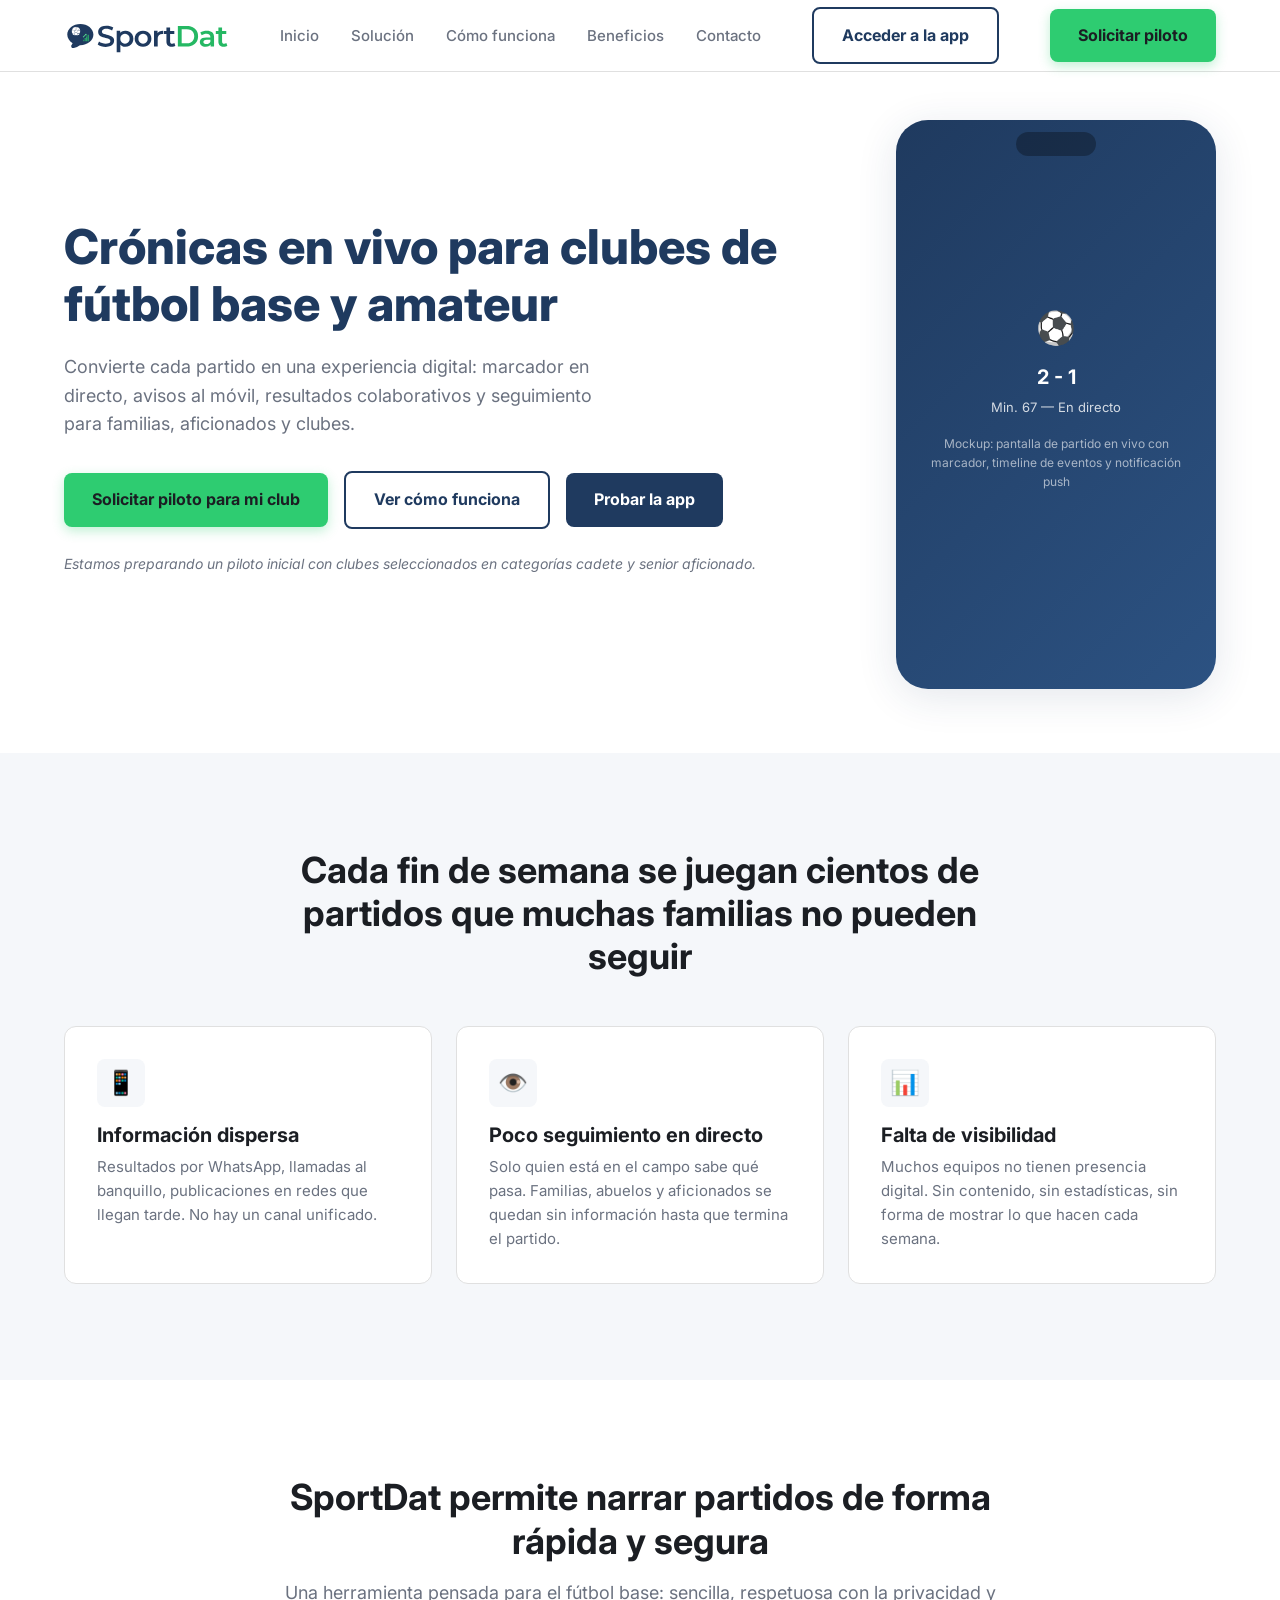
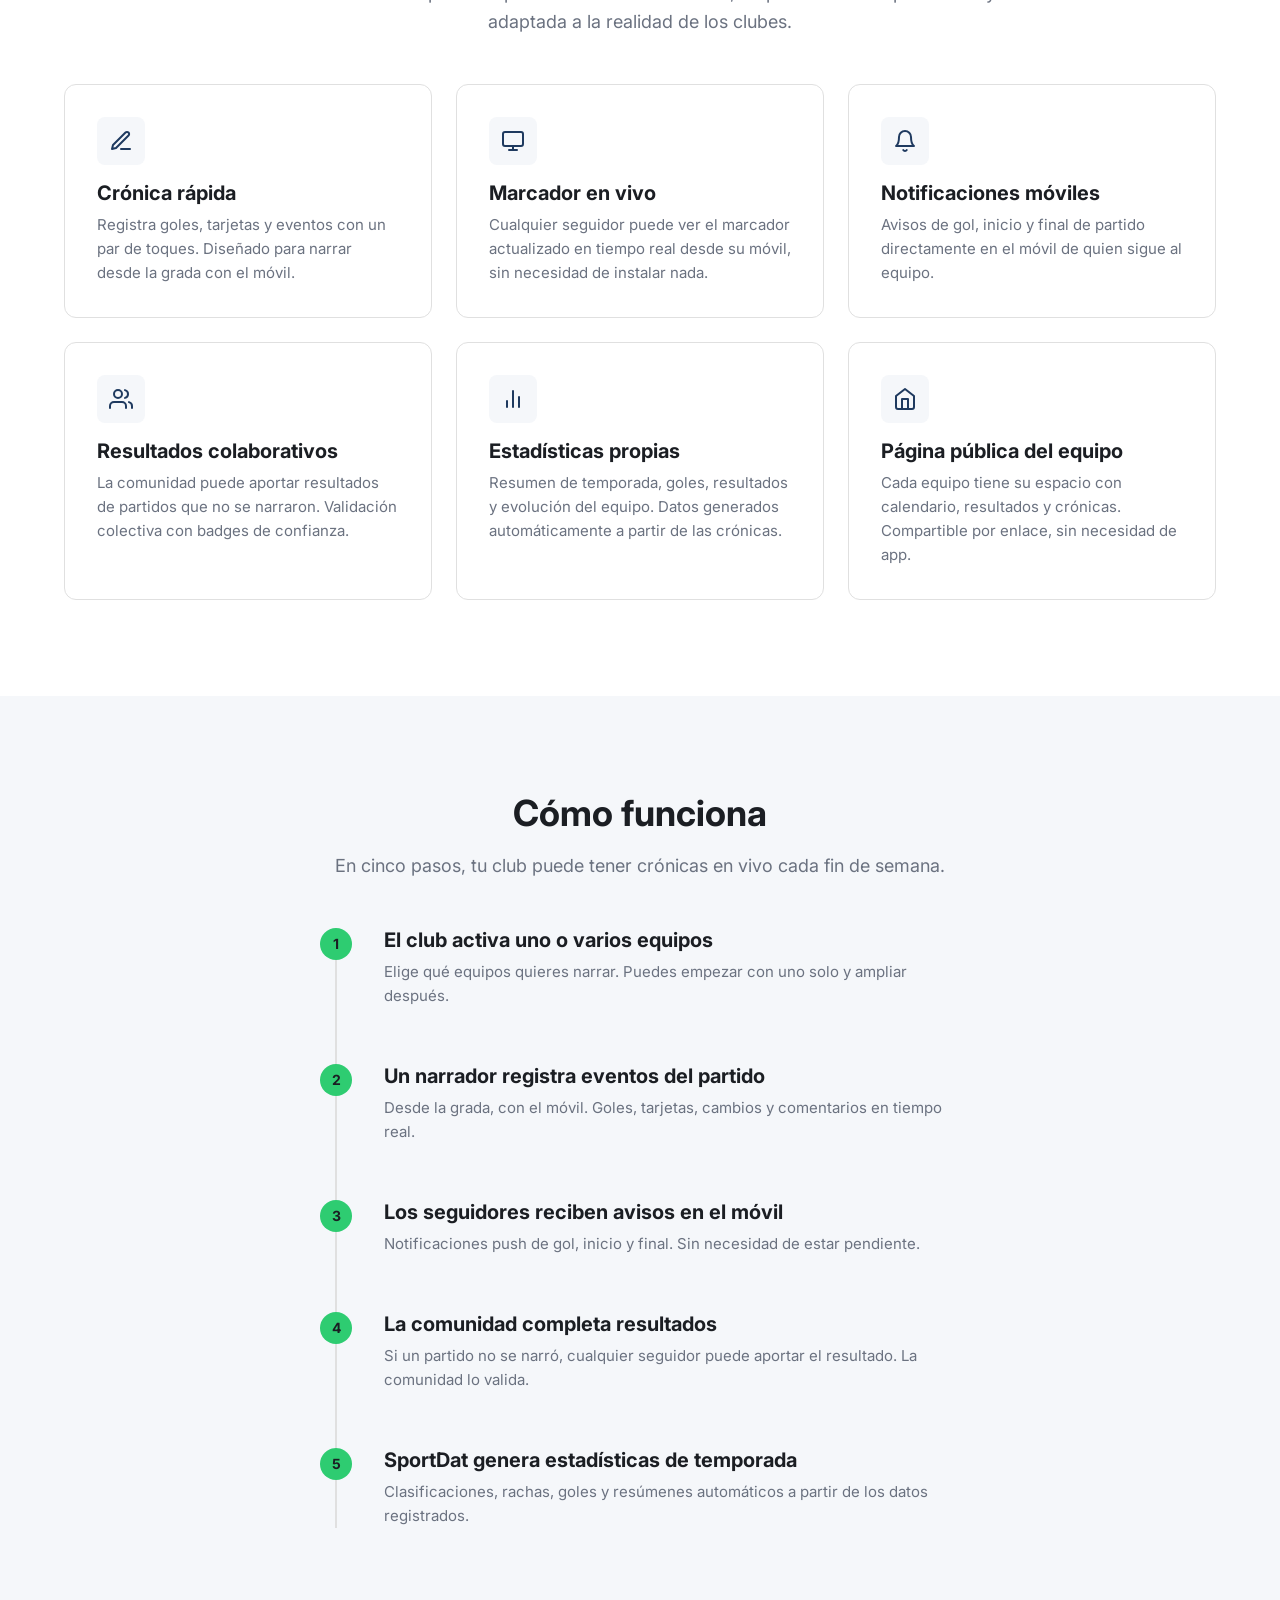
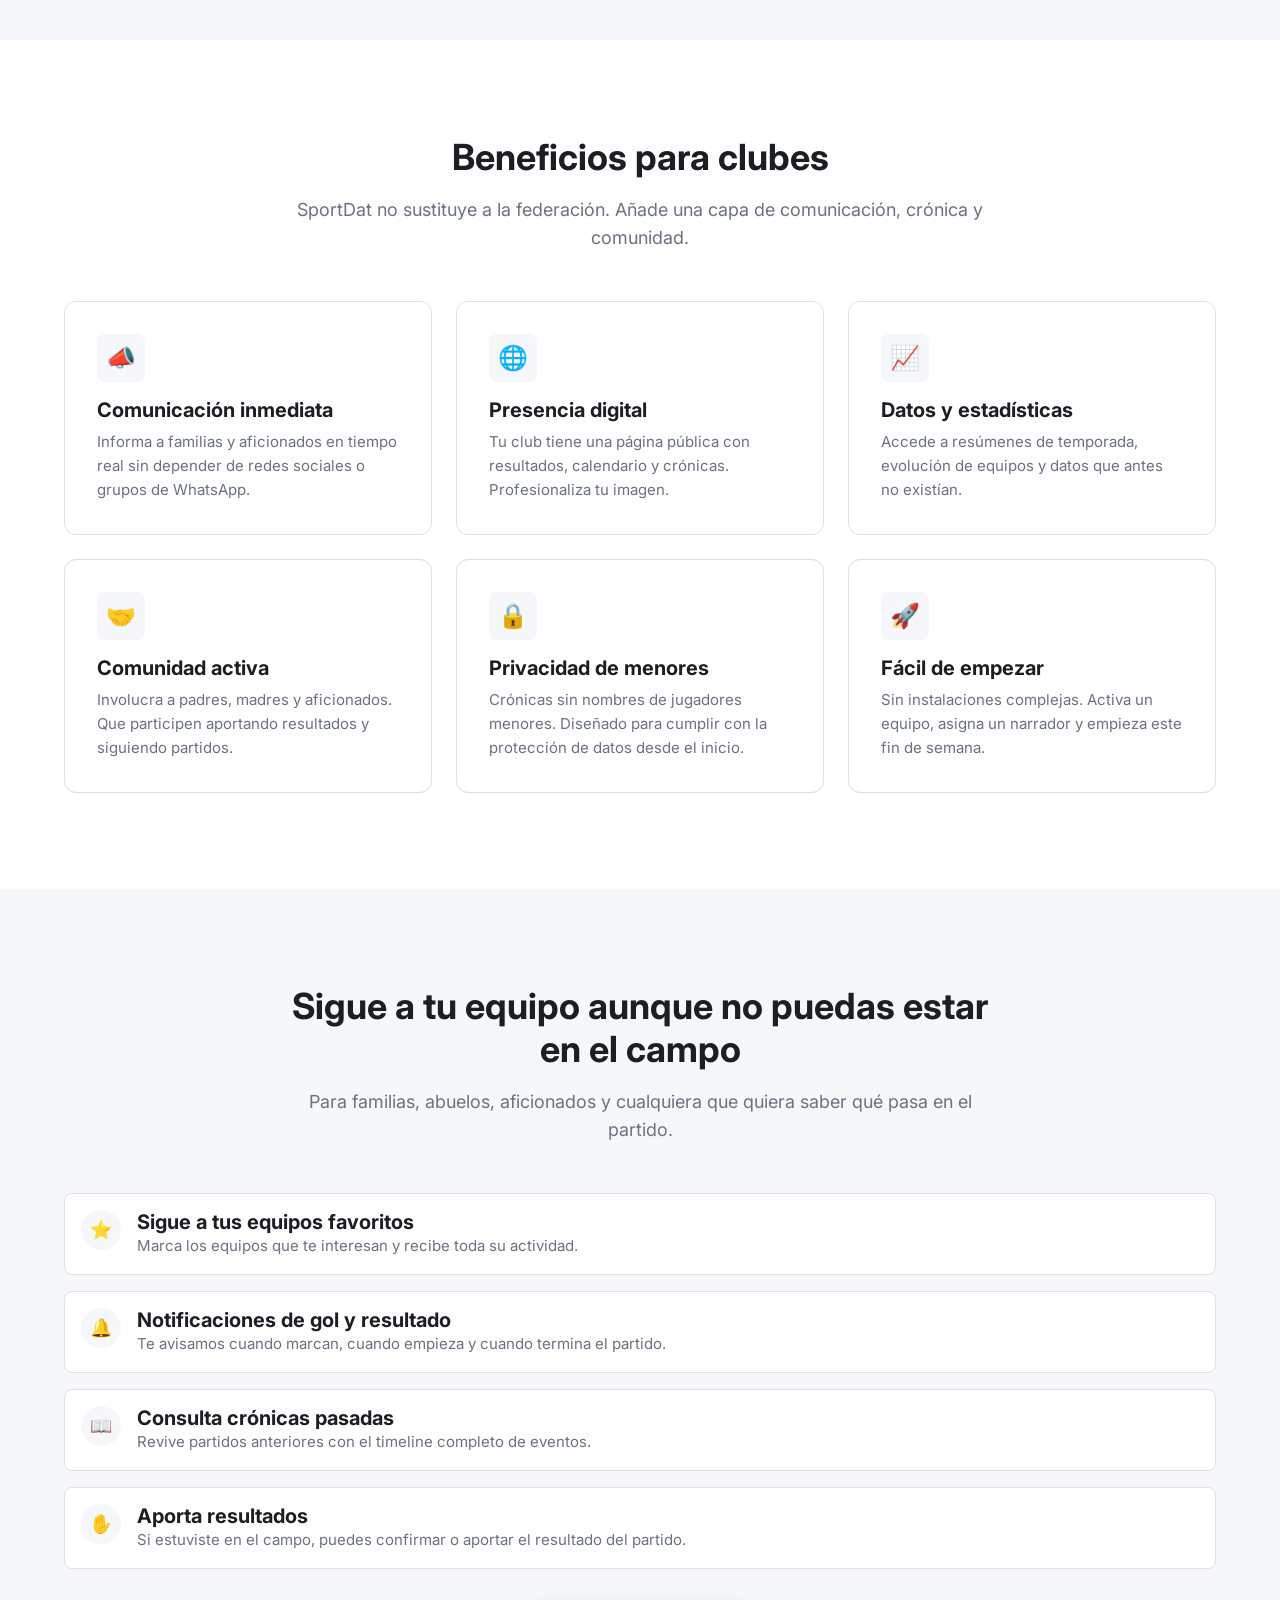
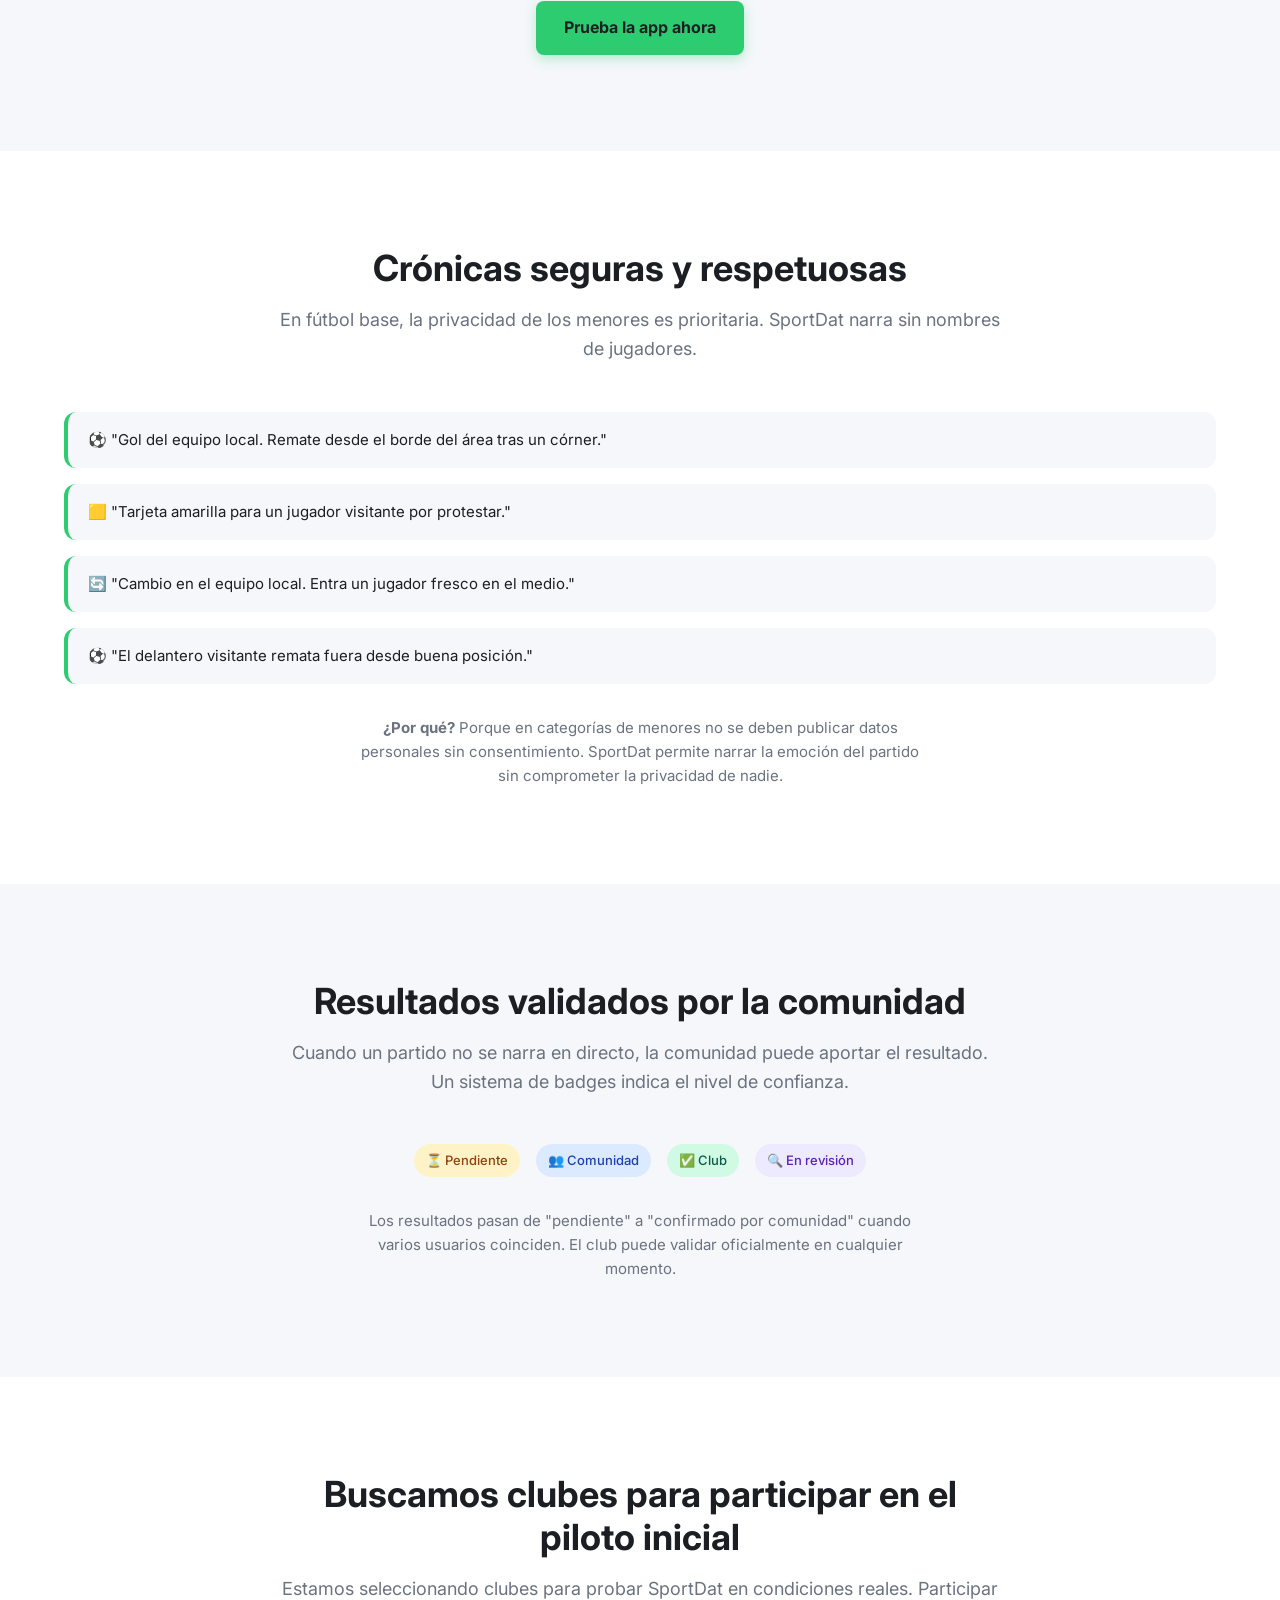
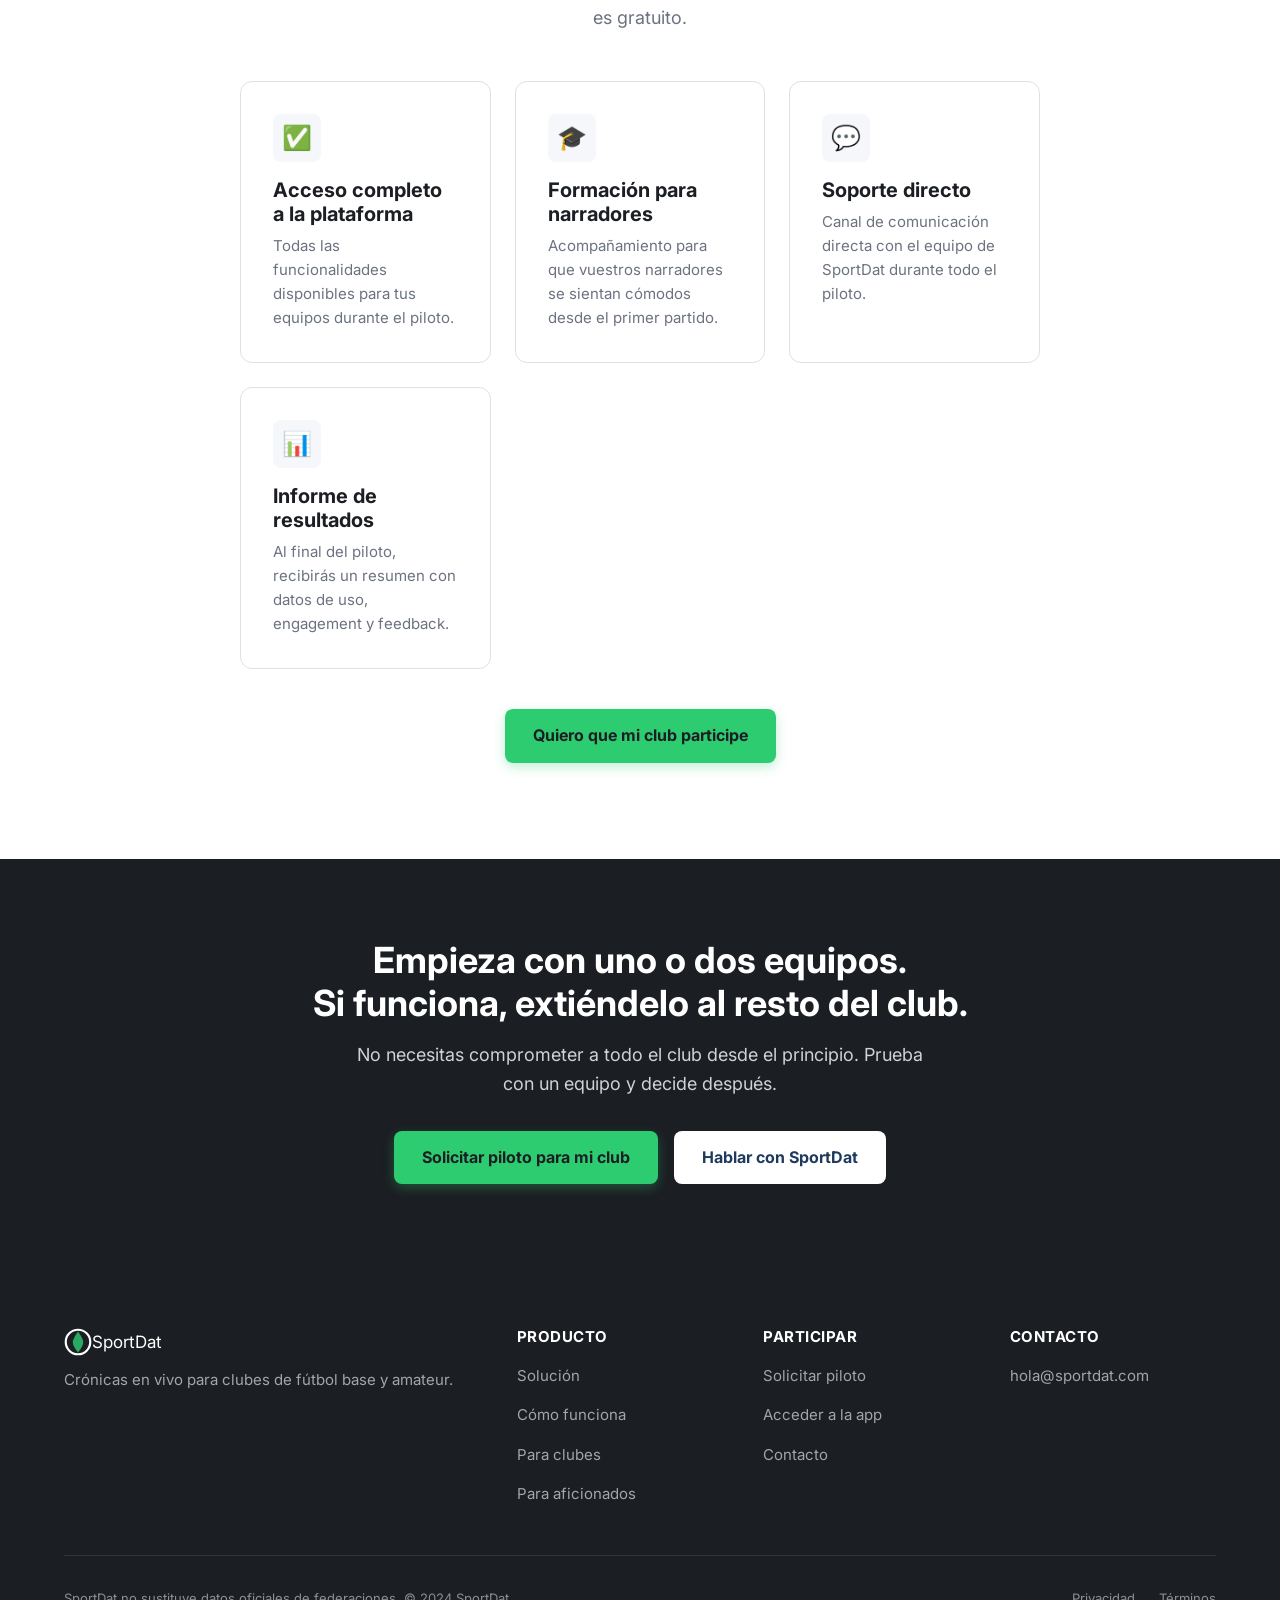
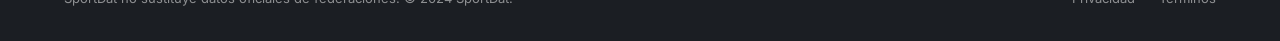
==== commit 1e281f99: "eliminar cuenta" ====
--- a/index.html
+++ b/index.html
@@ -3,11 +3,11 @@
 <head>
   <meta charset="UTF-8">
   <meta name="viewport" content="width=device-width, initial-scale=1.0">
-  <title>SportDat — Narraciones en vivo para clubes de fútbol base y amateur</title>
+  <title>SportDat — Crónicas en vivo para clubes de fútbol base y amateur</title>
   <meta name="description" content="Convierte cada partido en una experiencia digital con marcador en directo, avisos al móvil, resultados colaborativos y comunidad para tu club.">
 
   <!-- Open Graph -->
-  <meta property="og:title" content="SportDat — Narraciones en vivo para clubes de fútbol base y amateur">
+  <meta property="og:title" content="SportDat — Crónicas en vivo para clubes de fútbol base y amateur">
   <meta property="og:description" content="Convierte cada partido en una experiencia digital con marcador en directo, avisos al móvil, resultados colaborativos y comunidad para tu club.">
   <meta property="og:type" content="website">
   <meta property="og:url" content="https://sportdat.com">
@@ -34,11 +34,7 @@
   <header class="site-header">
     <div class="header-inner">
       <a href="/" class="logo" aria-label="SportDat - Inicio">
-        <svg viewBox="0 0 32 32" fill="none" xmlns="http://www.w3.org/2000/svg" aria-hidden="true">
-          <circle cx="16" cy="16" r="14" stroke="#1f3a5f" stroke-width="2.5"/>
-          <path d="M16 4 C16 4 10 12 10 16 C10 20 13 24 16 28 C19 24 22 20 22 16 C22 12 16 4 16 4Z" fill="#2ecc71" opacity="0.8"/>
-        </svg>
-        SportDat
+        <img src="assets/logos/logo-horizontal.svg" alt="SportDat" height="36">
       </a>
 
       <nav class="nav-links" aria-label="Navegación principal">
@@ -83,7 +79,7 @@
       <div class="container">
         <div class="hero-inner">
           <div class="hero-content">
-            <h1>Narraciones en vivo para clubes de fútbol base y amateur</h1>
+            <h1>Crónicas en vivo para clubes de fútbol base y amateur</h1>
             <p class="subtitle">Convierte cada partido en una experiencia digital: marcador en directo, avisos al móvil, resultados colaborativos y seguimiento para familias, aficionados y clubes.</p>
             <div class="hero-ctas">
               <a href="piloto-sportdat.html" class="btn btn-primary" data-track-cta="hero-primary">Solicitar piloto para mi club</a>
@@ -142,7 +138,7 @@
             <div class="card-icon">
               <svg width="24" height="24" viewBox="0 0 24 24" fill="none" stroke="#1f3a5f" stroke-width="2" stroke-linecap="round" stroke-linejoin="round"><path d="M12 20h9"/><path d="M16.5 3.5a2.121 2.121 0 0 1 3 3L7 19l-4 1 1-4L16.5 3.5z"/></svg>
             </div>
-            <h3>Narración rápida</h3>
+            <h3>Crónica rápida</h3>
             <p>Registra goles, tarjetas y eventos con un par de toques. Diseñado para narrar desde la grada con el móvil.</p>
           </article>
           <article class="card fade-in">
@@ -171,14 +167,14 @@
               <svg width="24" height="24" viewBox="0 0 24 24" fill="none" stroke="#1f3a5f" stroke-width="2" stroke-linecap="round" stroke-linejoin="round"><line x1="18" y1="20" x2="18" y2="10"/><line x1="12" y1="20" x2="12" y2="4"/><line x1="6" y1="20" x2="6" y2="14"/></svg>
             </div>
             <h3>Estadísticas propias</h3>
-            <p>Resumen de temporada, goles, resultados y evolución del equipo. Datos generados automáticamente a partir de las narraciones.</p>
+            <p>Resumen de temporada, goles, resultados y evolución del equipo. Datos generados automáticamente a partir de las crónicas.</p>
           </article>
           <article class="card fade-in">
             <div class="card-icon">
               <svg width="24" height="24" viewBox="0 0 24 24" fill="none" stroke="#1f3a5f" stroke-width="2" stroke-linecap="round" stroke-linejoin="round"><path d="M3 9l9-7 9 7v11a2 2 0 0 1-2 2H5a2 2 0 0 1-2-2z"/><polyline points="9 22 9 12 15 12 15 22"/></svg>
             </div>
             <h3>Página pública del equipo</h3>
-            <p>Cada equipo tiene su espacio con calendario, resultados y narraciones. Compartible por enlace, sin necesidad de app.</p>
+            <p>Cada equipo tiene su espacio con calendario, resultados y crónicas. Compartible por enlace, sin necesidad de app.</p>
           </article>
         </div>
       </div>
@@ -189,7 +185,7 @@
       <div class="container">
         <div class="section-header fade-in">
           <h2>Cómo funciona</h2>
-          <p>En cinco pasos, tu club puede tener narraciones en vivo cada fin de semana.</p>
+          <p>En cinco pasos, tu club puede tener crónicas en vivo cada fin de semana.</p>
         </div>
         <div class="timeline fade-in">
           <div class="timeline-step" data-step="1">
@@ -221,7 +217,7 @@
       <div class="container">
         <div class="section-header fade-in">
           <h2>Beneficios para clubes</h2>
-          <p>SportDat no sustituye a la federación. Añade una capa de comunicación, narración y comunidad.</p>
+          <p>SportDat no sustituye a la federación. Añade una capa de comunicación, crónica y comunidad.</p>
         </div>
         <div class="cards-grid">
           <article class="card fade-in">
@@ -232,7 +228,7 @@
           <article class="card fade-in">
             <div class="card-icon">🌐</div>
             <h3>Presencia digital</h3>
-            <p>Tu club tiene una página pública con resultados, calendario y narraciones. Profesionaliza tu imagen.</p>
+            <p>Tu club tiene una página pública con resultados, calendario y crónicas. Profesionaliza tu imagen.</p>
           </article>
           <article class="card fade-in">
             <div class="card-icon">📈</div>
@@ -247,7 +243,7 @@
           <article class="card fade-in">
             <div class="card-icon">🔒</div>
             <h3>Privacidad de menores</h3>
-            <p>Narraciones sin nombres de jugadores menores. Diseñado para cumplir con la protección de datos desde el inicio.</p>
+            <p>Crónicas sin nombres de jugadores menores. Diseñado para cumplir con la protección de datos desde el inicio.</p>
           </article>
           <article class="card fade-in">
             <div class="card-icon">🚀</div>
@@ -283,7 +279,7 @@
           <div class="benefit-item">
             <div class="benefit-icon">📖</div>
             <div>
-              <h3>Consulta narraciones pasadas</h3>
+              <h3>Consulta crónicas pasadas</h3>
               <p>Revive partidos anteriores con el timeline completo de eventos.</p>
             </div>
           </div>
@@ -301,11 +297,11 @@
       </div>
     </section>
 
-    <!-- Narraciones seguras -->
-    <section id="narraciones-seguras">
-      <div class="container">
-        <div class="section-header fade-in">
-          <h2>Narraciones seguras y respetuosas</h2>
+    <!-- Crónicas seguras -->
+    <section id="cronicas-seguras">
+      <div class="container">
+        <div class="section-header fade-in">
+          <h2>Crónicas seguras y respetuosas</h2>
           <p>En fútbol base, la privacidad de los menores es prioritaria. SportDat narra sin nombres de jugadores.</p>
         </div>
         <div class="narration-examples fade-in">
@@ -399,7 +395,7 @@
             </svg>
             SportDat
           </div>
-          <p>Narraciones en vivo para clubes de fútbol base y amateur.</p>
+          <p>Crónicas en vivo para clubes de fútbol base y amateur.</p>
         </div>
         <div class="footer-links">
           <h4>Producto</h4>
--- a/css/styles.css
+++ b/css/styles.css
@@ -177,17 +177,13 @@
 }
 
 .logo {
-  font-size: 24px;
-  font-weight: var(--font-weight-extrabold);
-  color: var(--color-primary);
-  display: flex;
-  align-items: center;
-  gap: 0.5rem;
-}
-
-.logo svg {
-  width: 32px;
-  height: 32px;
+  display: flex;
+  align-items: center;
+}
+
+.logo img {
+  height: 36px;
+  width: auto;
 }
 
 .nav-links {
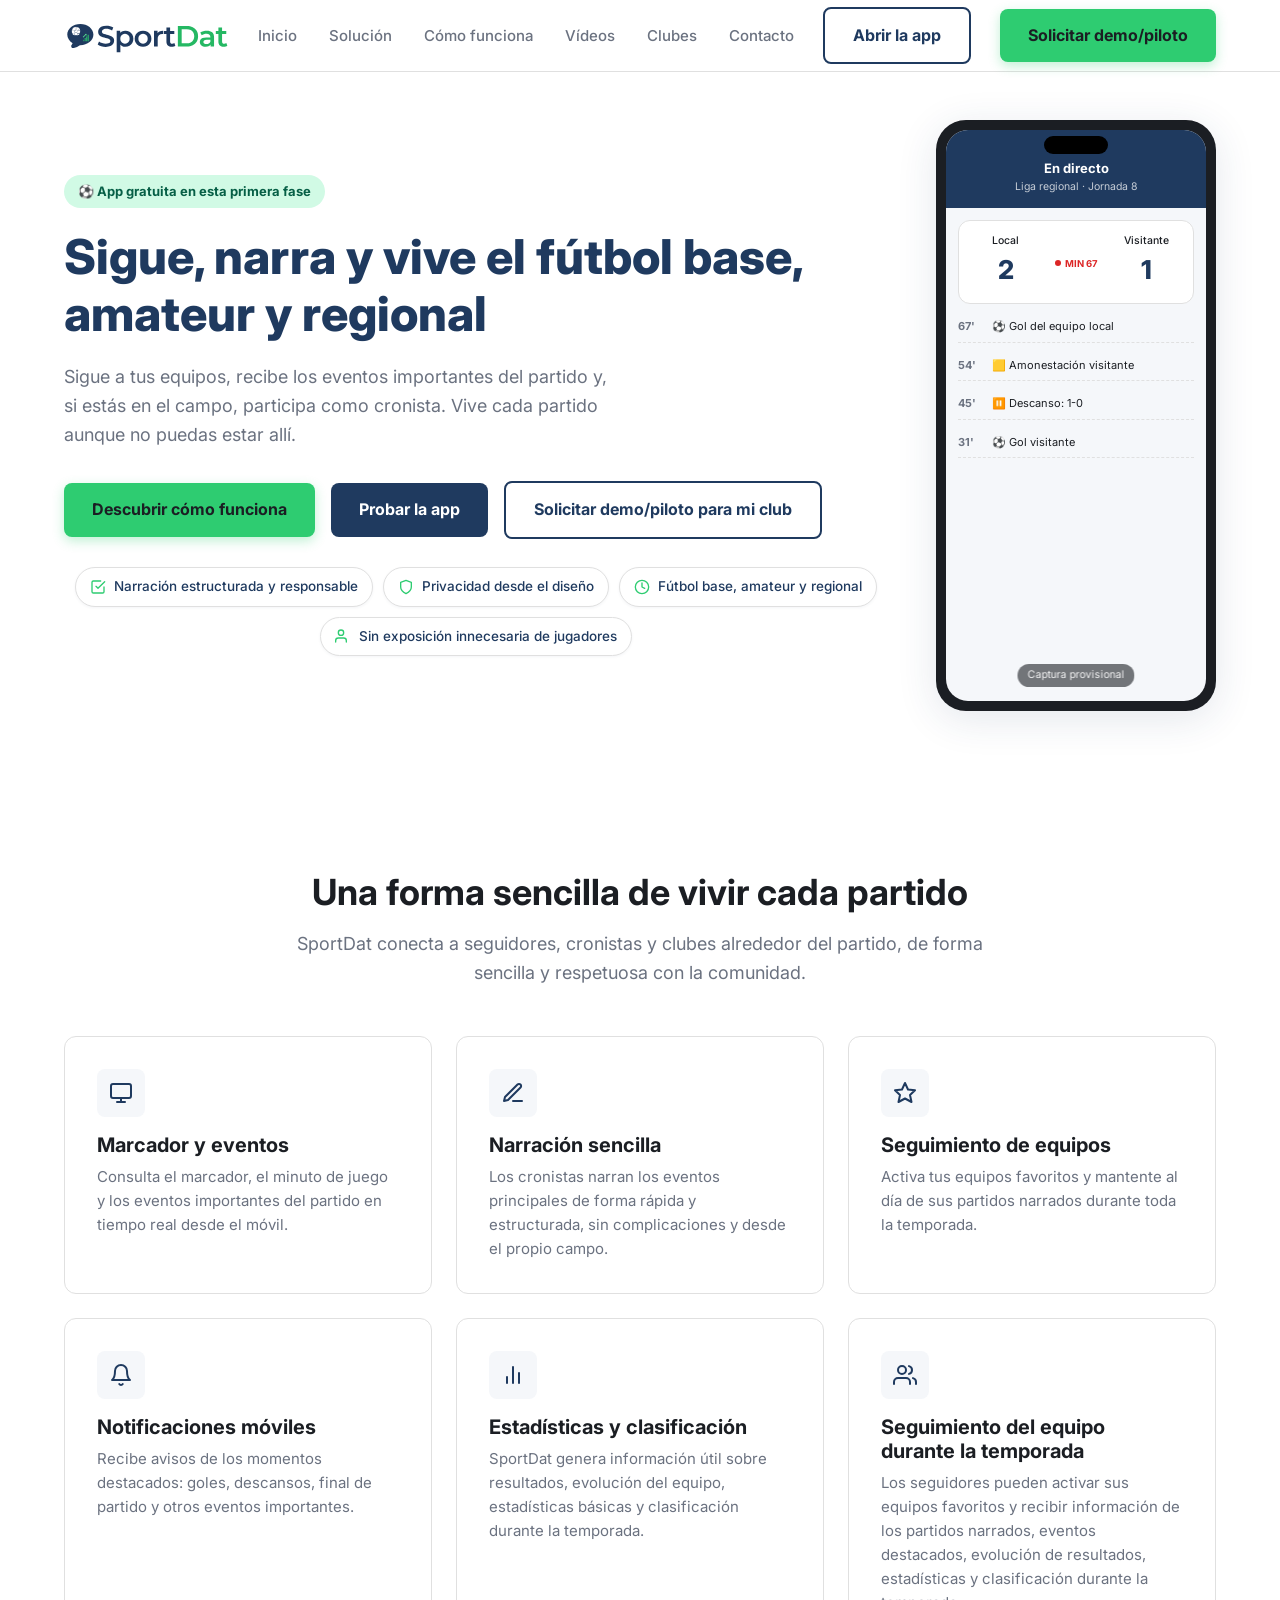
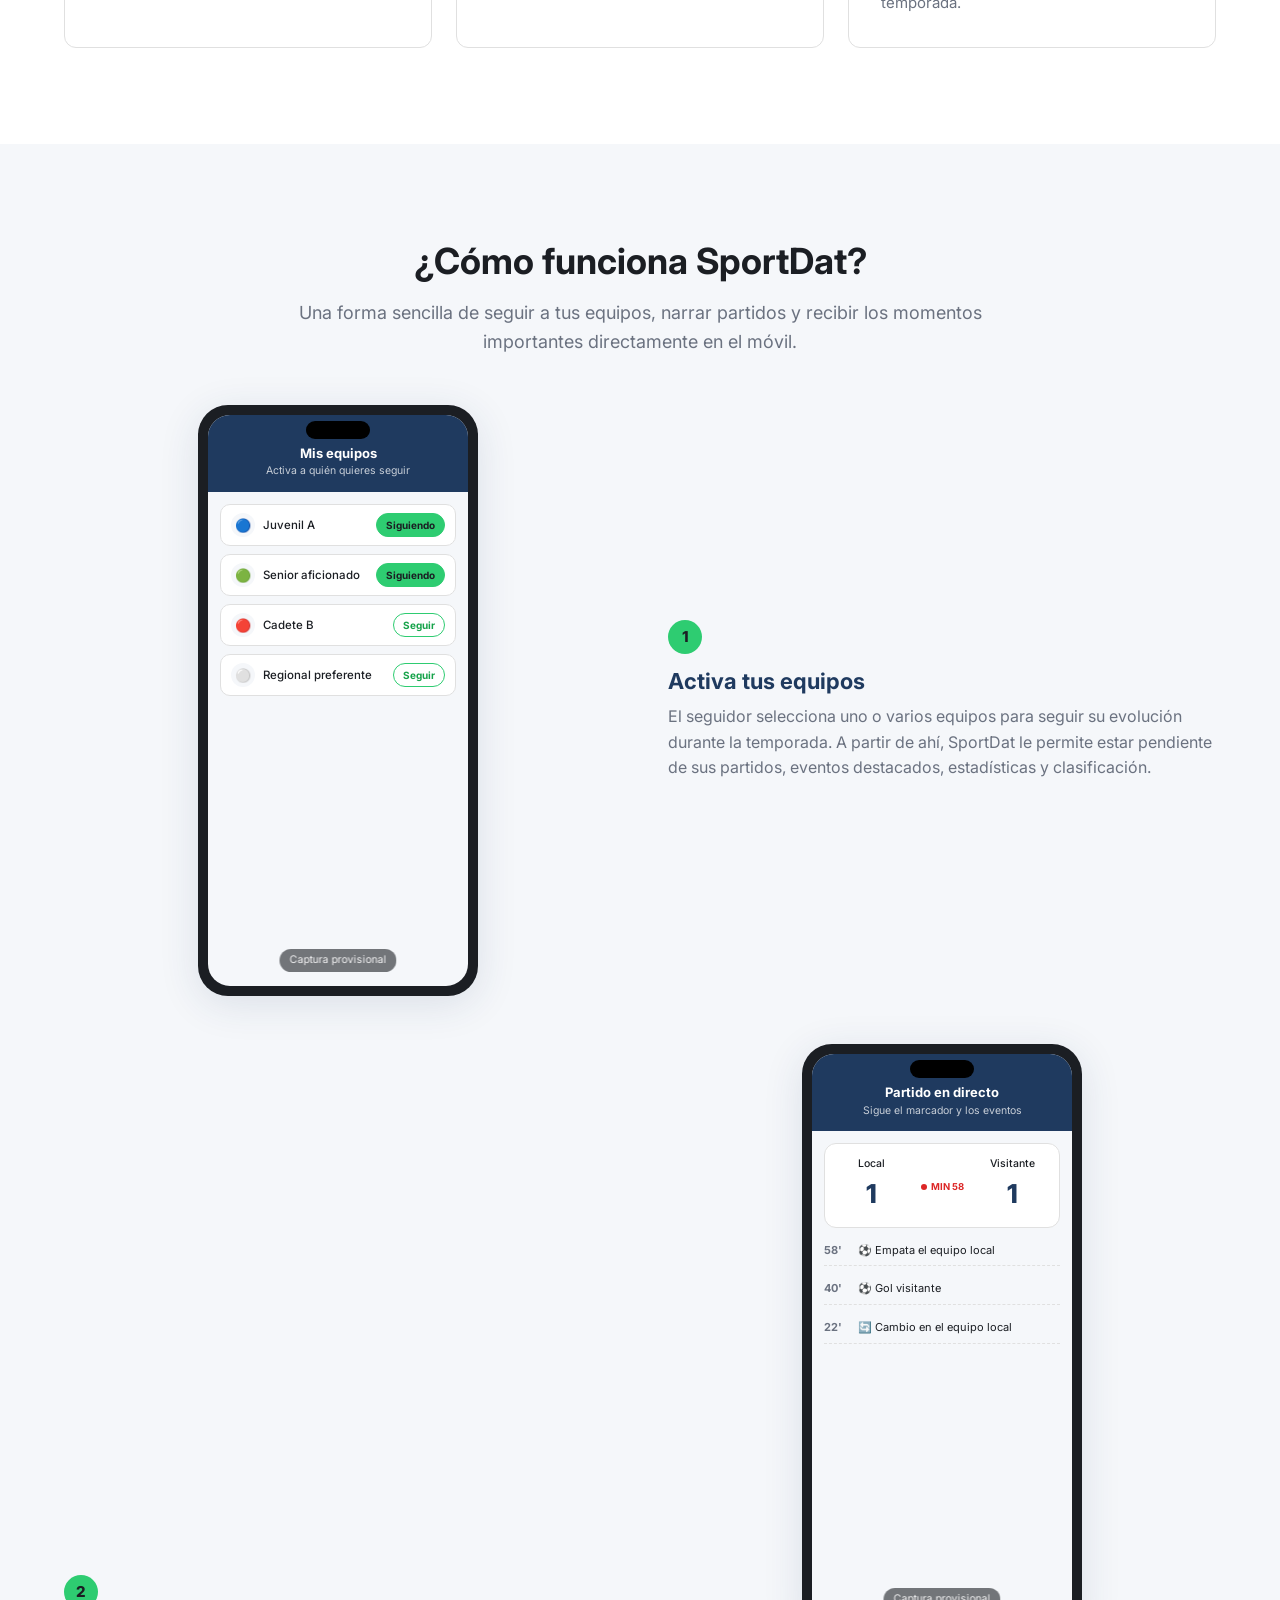
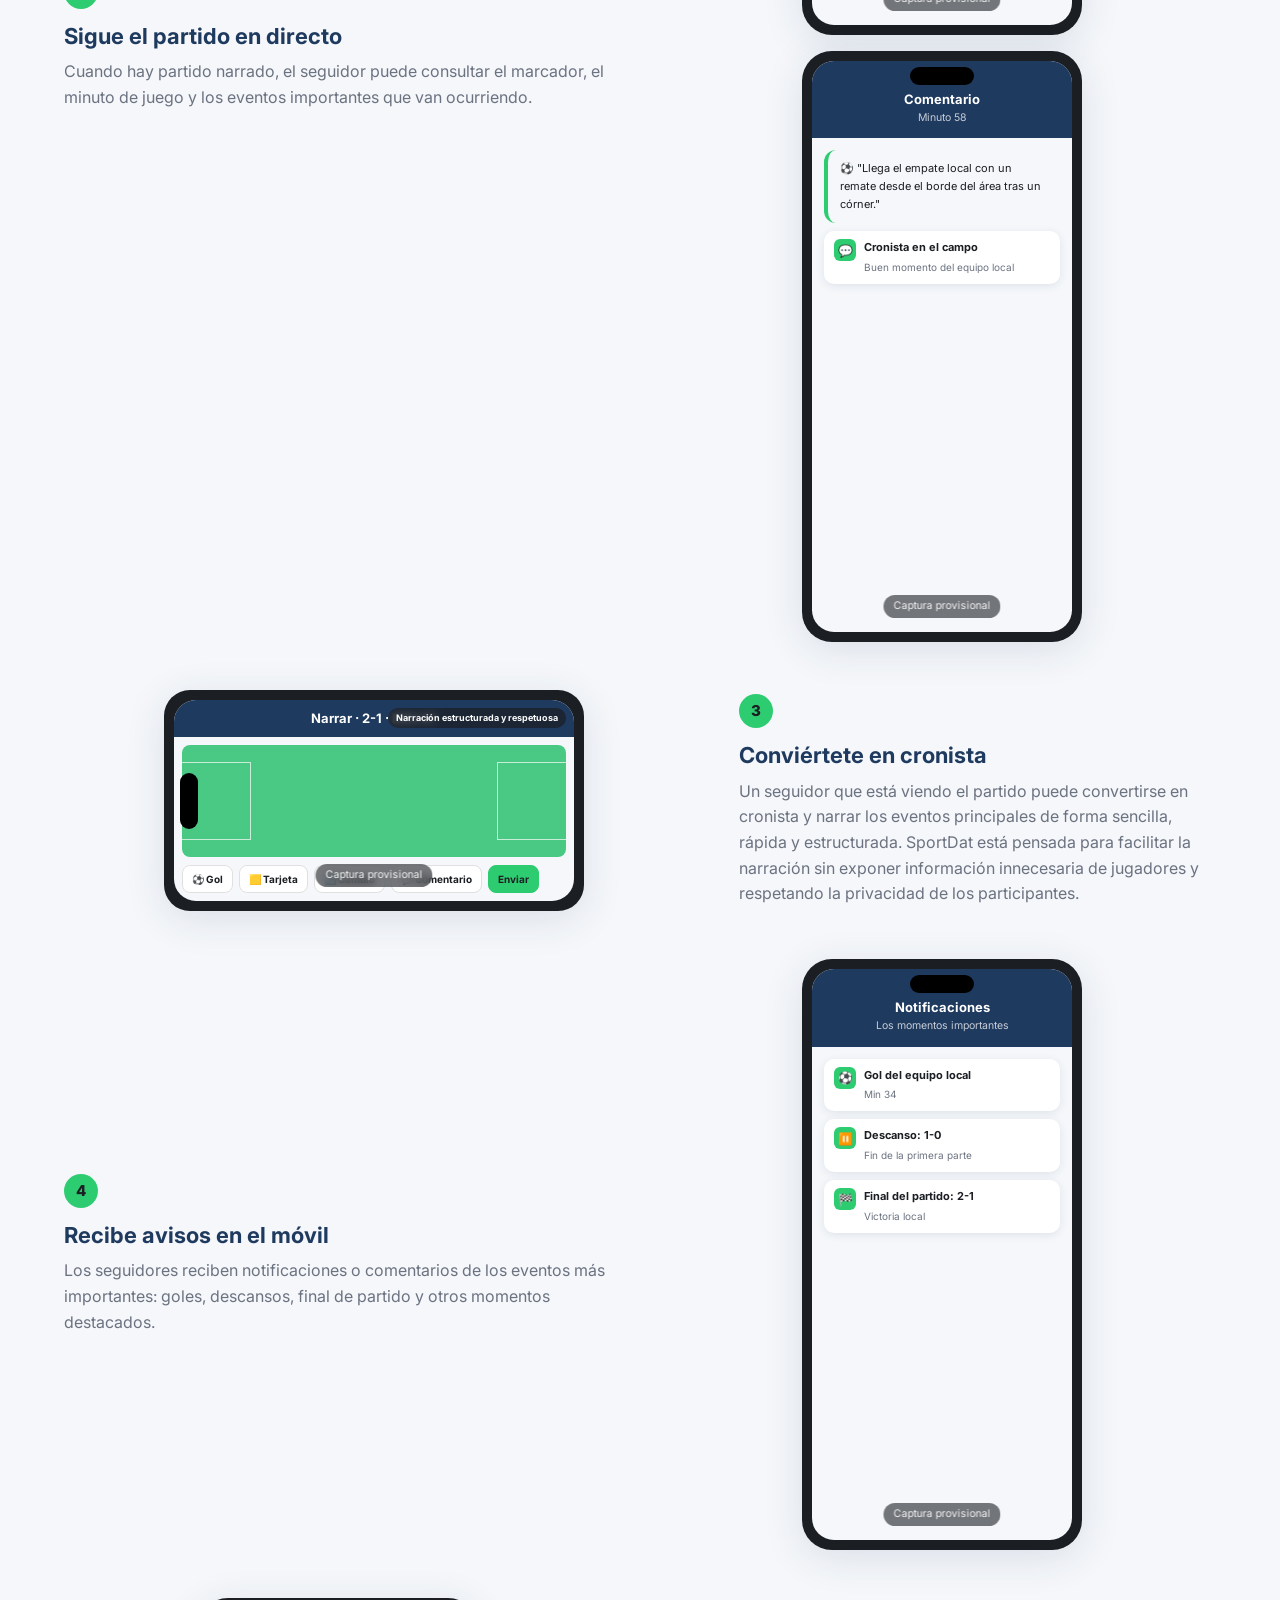
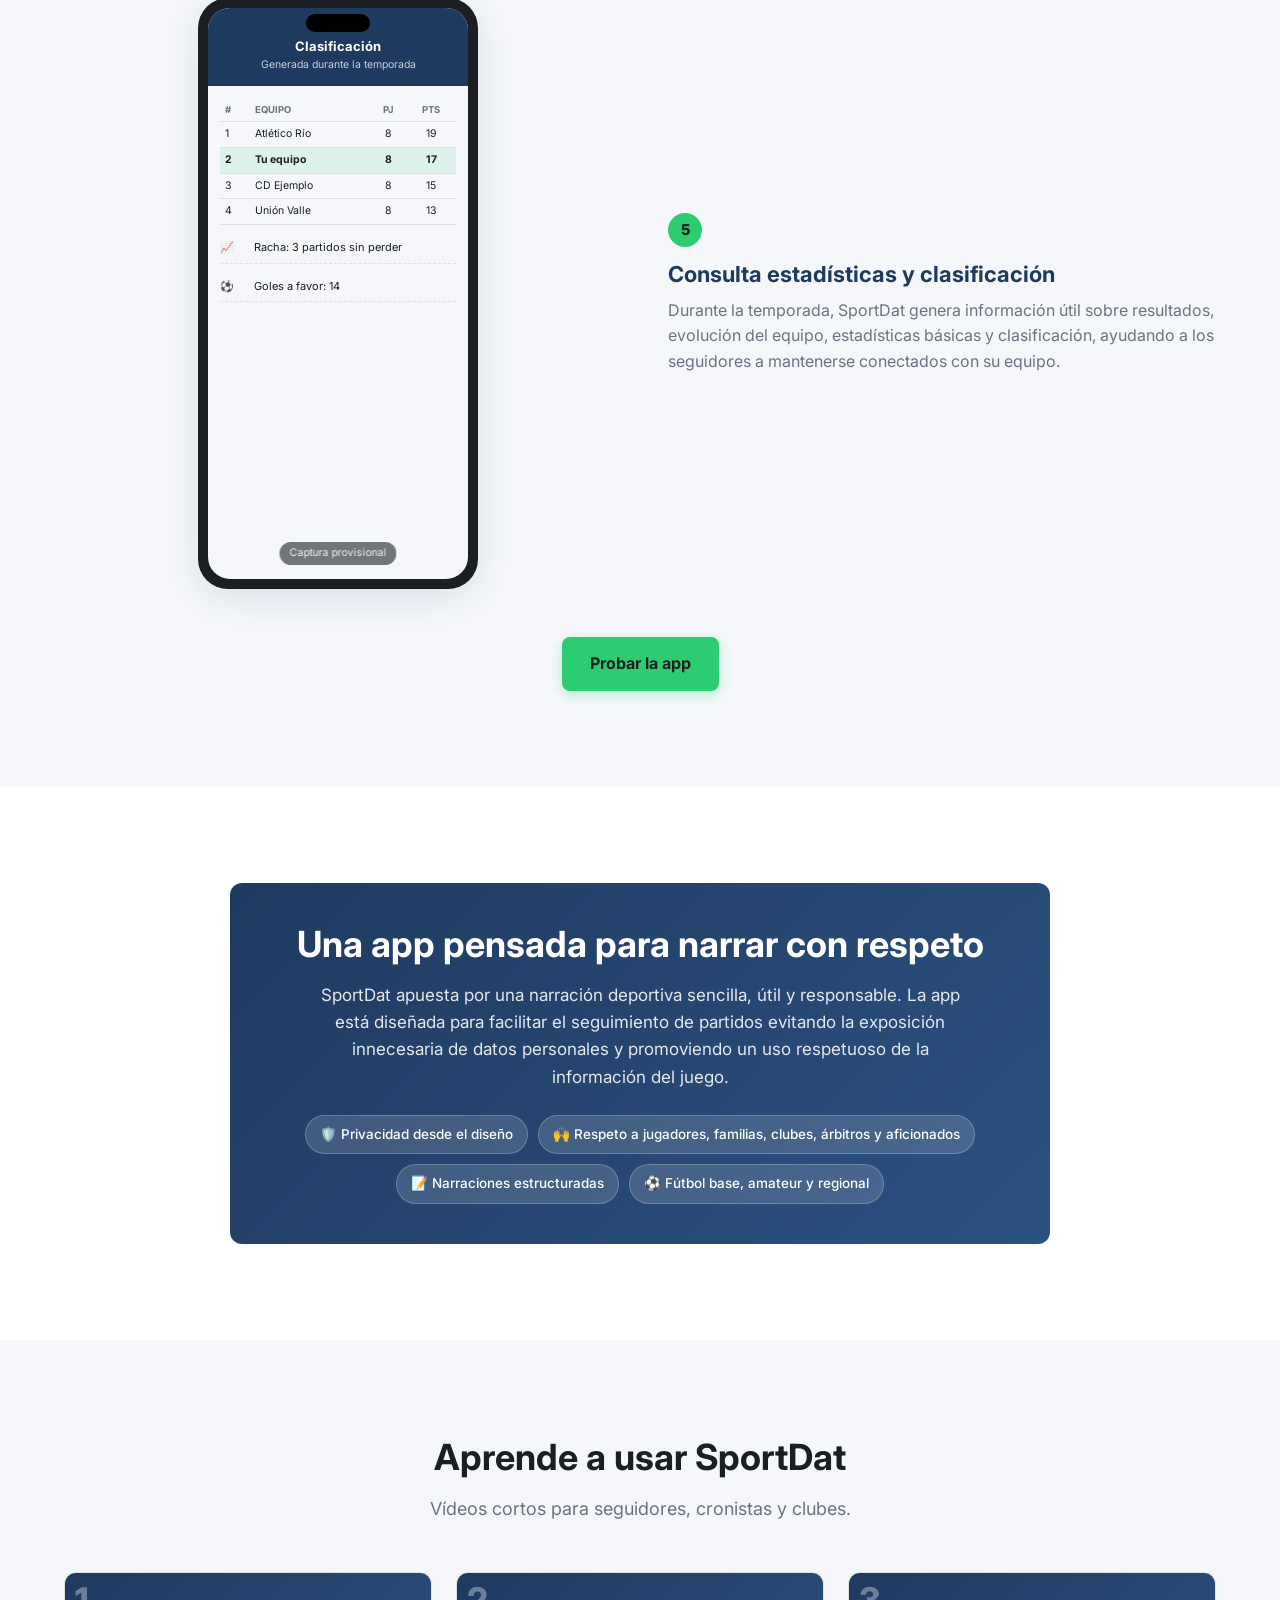
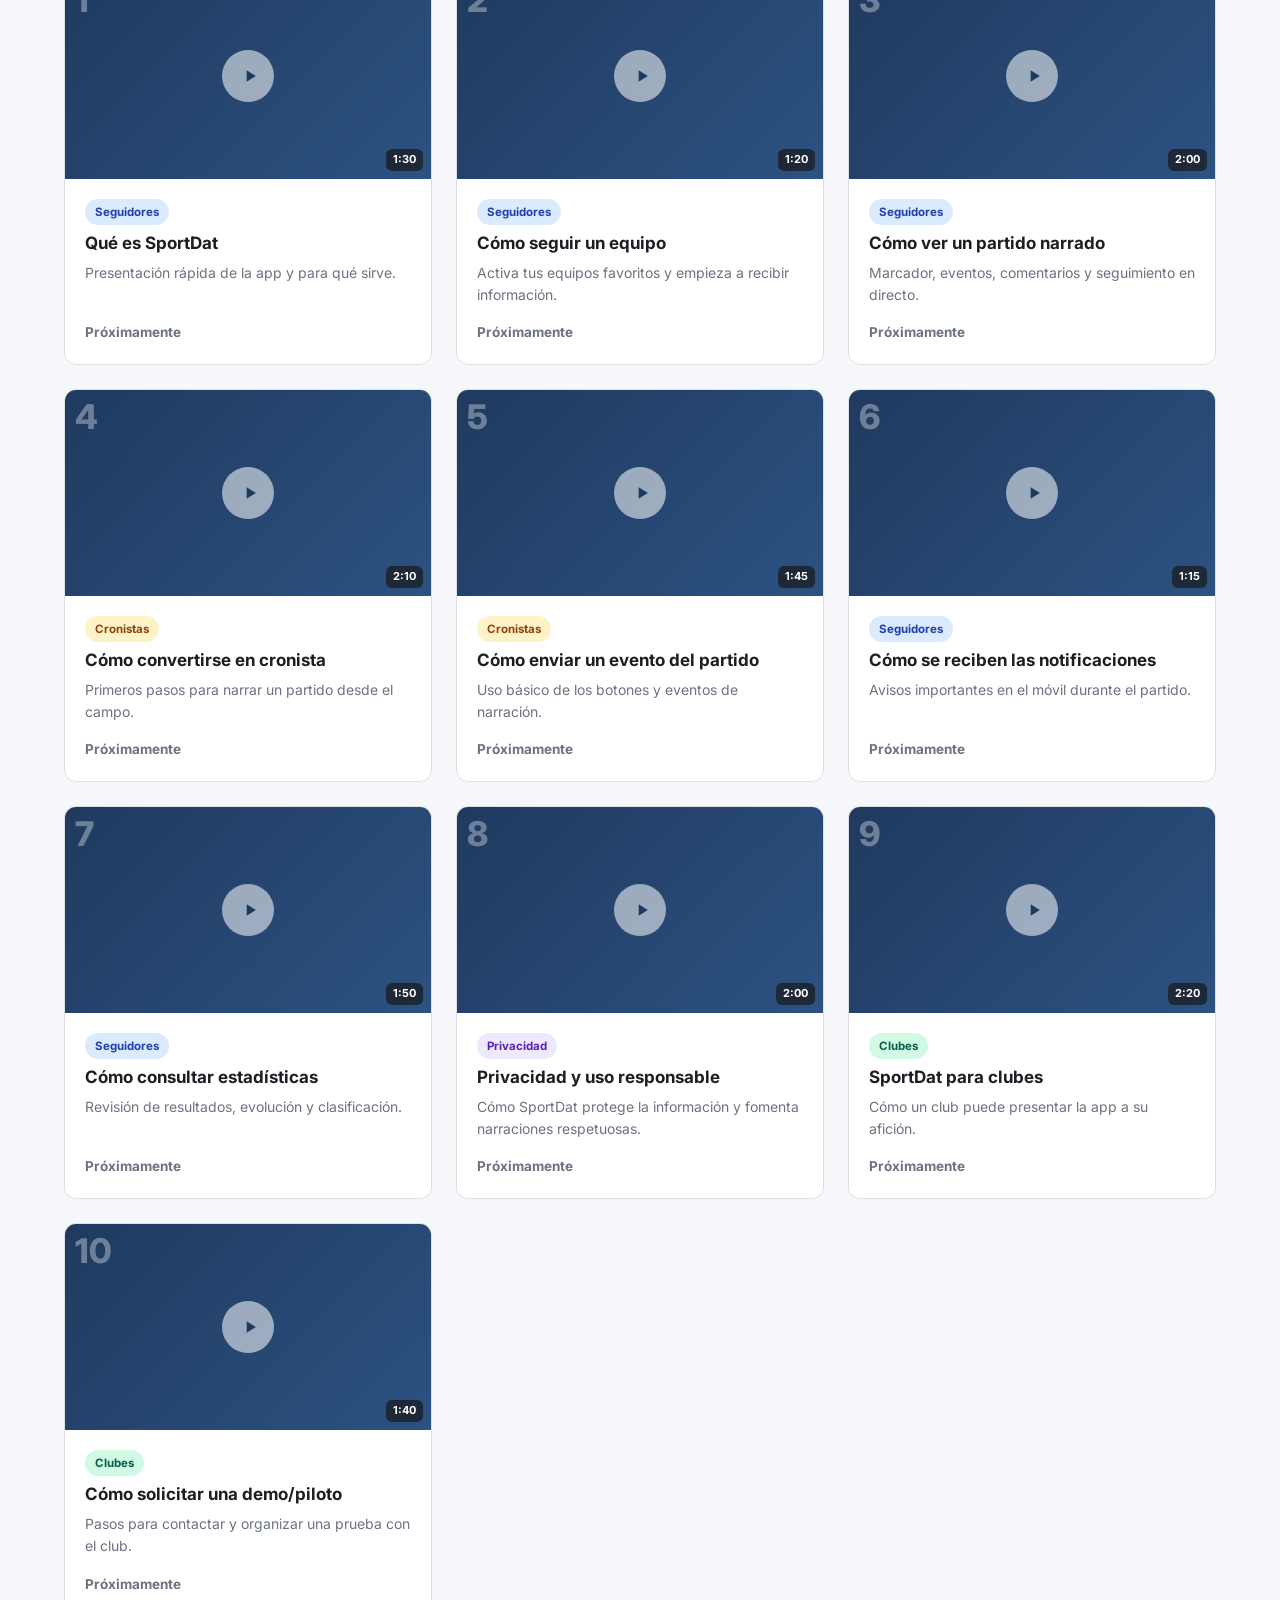
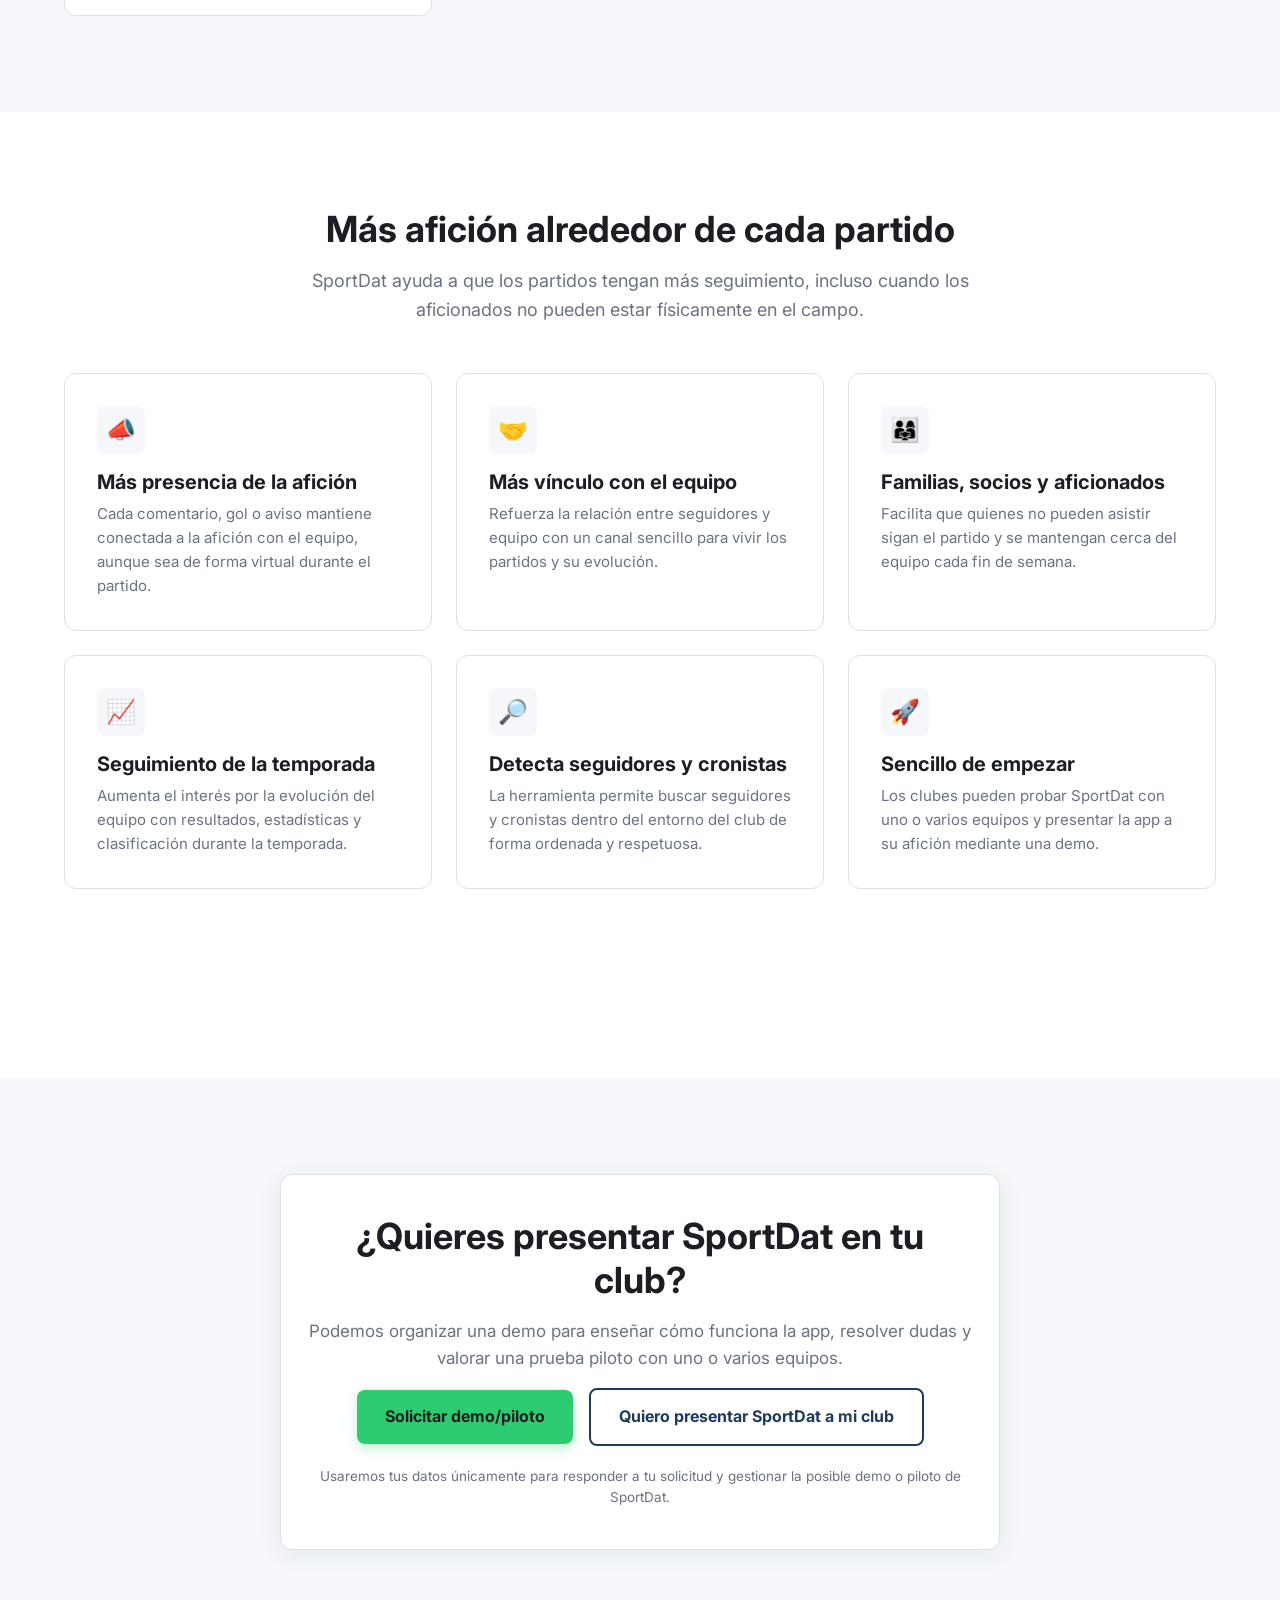
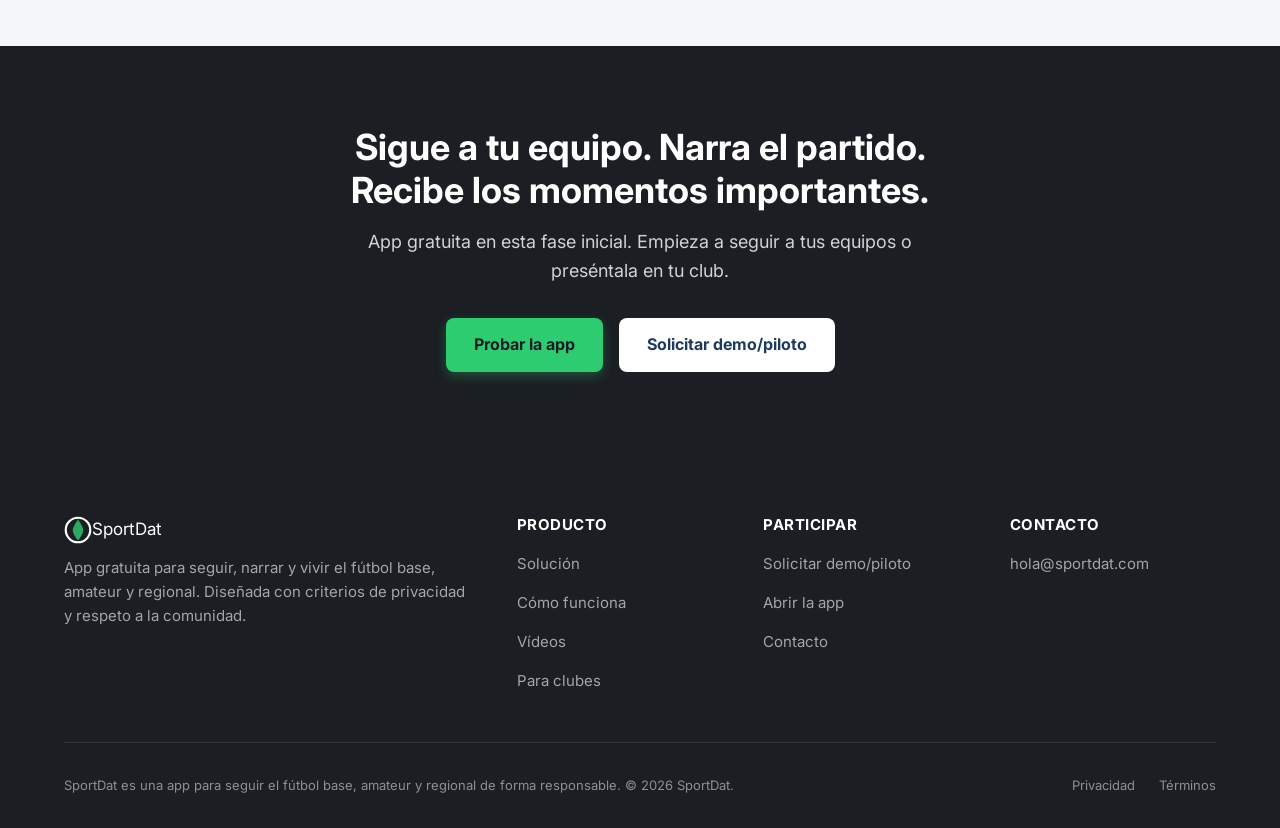
==== commit bfe4b7f0: "Cambios para rediseñar la web" ====
--- a/index.html
+++ b/index.html
@@ -3,12 +3,12 @@
 <head>
   <meta charset="UTF-8">
   <meta name="viewport" content="width=device-width, initial-scale=1.0">
-  <title>SportDat — Crónicas en vivo para clubes de fútbol base y amateur</title>
-  <meta name="description" content="Convierte cada partido en una experiencia digital con marcador en directo, avisos al móvil, resultados colaborativos y comunidad para tu club.">
+  <title>SportDat — Sigue, narra y vive el fútbol base, amateur y regional</title>
+  <meta name="description" content="App gratuita para seguir partidos de fútbol base, amateur y regional: narraciones en directo, avisos al móvil, estadísticas y clasificación. Diseñada con criterios de privacidad y respeto a la comunidad.">
 
   <!-- Open Graph -->
-  <meta property="og:title" content="SportDat — Crónicas en vivo para clubes de fútbol base y amateur">
-  <meta property="og:description" content="Convierte cada partido en una experiencia digital con marcador en directo, avisos al móvil, resultados colaborativos y comunidad para tu club.">
+  <meta property="og:title" content="SportDat — Sigue, narra y vive el fútbol base, amateur y regional">
+  <meta property="og:description" content="App gratuita para seguir partidos de fútbol base, amateur y regional: narraciones en directo, avisos al móvil, estadísticas y clasificación. Diseñada con criterios de privacidad.">
   <meta property="og:type" content="website">
   <meta property="og:url" content="https://sportdat.com">
   <meta property="og:image" content="https://sportdat.com/assets/images/og-image.png">
@@ -41,12 +41,13 @@
         <a href="/">Inicio</a>
         <a href="#solucion">Solución</a>
         <a href="#como-funciona">Cómo funciona</a>
-        <a href="#beneficios">Beneficios</a>
+        <a href="#videos">Vídeos</a>
+        <a href="#clubes">Clubes</a>
         <a href="contacto.html">Contacto</a>
       </nav>
 
-      <a href="https://app.sportdat.com" class="btn btn-outline header-cta" data-track-cta="header-app" target="_blank" rel="noopener">Acceder a la app</a>
-      <a href="piloto-sportdat.html" class="btn btn-primary header-cta" data-track-cta="header">Solicitar piloto</a>
+      <a href="https://app.sportdat.com" class="btn btn-outline header-cta" data-track-cta="header-app" target="_blank" rel="noopener">Abrir la app</a>
+      <a href="piloto-sportdat.html" class="btn btn-primary header-cta" data-track-cta="header">Solicitar demo/piloto</a>
 
       <button class="menu-toggle" aria-label="Abrir menú" aria-expanded="false" aria-controls="mobile-nav">
         <svg class="menu-icon" viewBox="0 0 24 24" fill="none" stroke="currentColor" stroke-width="2" stroke-linecap="round">
@@ -67,10 +68,11 @@
     <a href="/">Inicio</a>
     <a href="#solucion">Solución</a>
     <a href="#como-funciona">Cómo funciona</a>
-    <a href="#beneficios">Beneficios</a>
+    <a href="#videos">Vídeos</a>
+    <a href="#clubes">Clubes</a>
     <a href="contacto.html">Contacto</a>
-    <a href="https://app.sportdat.com" target="_blank" rel="noopener">Acceder a la app</a>
-    <a href="piloto-sportdat.html" class="btn btn-primary" data-track-cta="mobile-nav">Solicitar piloto</a>
+    <a href="https://app.sportdat.com" target="_blank" rel="noopener">Abrir la app</a>
+    <a href="piloto-sportdat.html" class="btn btn-primary" data-track-cta="mobile-nav">Solicitar demo/piloto</a>
   </nav>
 
   <main>
@@ -79,49 +81,58 @@
       <div class="container">
         <div class="hero-inner">
           <div class="hero-content">
-            <h1>Crónicas en vivo para clubes de fútbol base y amateur</h1>
-            <p class="subtitle">Convierte cada partido en una experiencia digital: marcador en directo, avisos al móvil, resultados colaborativos y seguimiento para familias, aficionados y clubes.</p>
+            <span class="free-badge">⚽ App gratuita en esta primera fase</span>
+            <h1>Sigue, narra y vive el fútbol base, amateur y regional</h1>
+            <p class="subtitle">Sigue a tus equipos, recibe los eventos importantes del partido y, si estás en el campo, participa como cronista. Vive cada partido aunque no puedas estar allí.</p>
             <div class="hero-ctas">
-              <a href="piloto-sportdat.html" class="btn btn-primary" data-track-cta="hero-primary">Solicitar piloto para mi club</a>
-              <a href="#como-funciona" class="btn btn-outline" data-track-cta="hero-secondary">Ver cómo funciona</a>
+              <a href="#como-funciona" class="btn btn-primary" data-track-cta="hero-primary">Descubrir cómo funciona</a>
               <a href="https://app.sportdat.com" class="btn btn-secondary" data-track-cta="hero-app" target="_blank" rel="noopener">Probar la app</a>
-            </div>
-            <p class="hero-note">Estamos preparando un piloto inicial con clubes seleccionados en categorías cadete y senior aficionado.</p>
-          </div>
-          <div class="hero-mockup" aria-hidden="true">
-            <div>
-              <p style="font-size:32px;margin-bottom:0.5rem">⚽</p>
-              <p style="font-size:20px;font-weight:700;margin-bottom:0.25rem;color:#fff">2 - 1</p>
-              <p style="font-size:13px;margin-bottom:1rem;color:rgba(255,255,255,0.8)">Min. 67 — En directo</p>
-              <p style="font-size:12px;color:rgba(255,255,255,0.6)">Mockup: pantalla de partido en vivo con marcador, timeline de eventos y notificación push</p>
-            </div>
-          </div>
-        </div>
-      </div>
-    </section>
-
-    <!-- Problema -->
-    <section class="section-alt" id="problema">
-      <div class="container">
-        <div class="section-header fade-in">
-          <h2>Cada fin de semana se juegan cientos de partidos que muchas familias no pueden seguir</h2>
-        </div>
-        <div class="cards-grid">
-          <article class="card fade-in">
-            <div class="card-icon">📱</div>
-            <h3>Información dispersa</h3>
-            <p>Resultados por WhatsApp, llamadas al banquillo, publicaciones en redes que llegan tarde. No hay un canal unificado.</p>
-          </article>
-          <article class="card fade-in">
-            <div class="card-icon">👁️</div>
-            <h3>Poco seguimiento en directo</h3>
-            <p>Solo quien está en el campo sabe qué pasa. Familias, abuelos y aficionados se quedan sin información hasta que termina el partido.</p>
-          </article>
-          <article class="card fade-in">
-            <div class="card-icon">📊</div>
-            <h3>Falta de visibilidad</h3>
-            <p>Muchos equipos no tienen presencia digital. Sin contenido, sin estadísticas, sin forma de mostrar lo que hacen cada semana.</p>
-          </article>
+              <a href="piloto-sportdat.html" class="btn btn-outline" data-track-cta="hero-pilot">Solicitar demo/piloto para mi club</a>
+            </div>
+
+            <div class="trust-strip">
+              <span class="trust-chip">
+                <svg viewBox="0 0 24 24" fill="none" stroke="currentColor" stroke-width="2" stroke-linecap="round" stroke-linejoin="round"><path d="M9 11l3 3L22 4"/><path d="M21 12v7a2 2 0 0 1-2 2H5a2 2 0 0 1-2-2V5a2 2 0 0 1 2-2h11"/></svg>
+                Narración estructurada y responsable
+              </span>
+              <span class="trust-chip">
+                <svg viewBox="0 0 24 24" fill="none" stroke="currentColor" stroke-width="2" stroke-linecap="round" stroke-linejoin="round"><path d="M12 22s8-4 8-10V5l-8-3-8 3v7c0 6 8 10 8 10z"/></svg>
+                Privacidad desde el diseño
+              </span>
+              <span class="trust-chip">
+                <svg viewBox="0 0 24 24" fill="none" stroke="currentColor" stroke-width="2" stroke-linecap="round" stroke-linejoin="round"><circle cx="12" cy="12" r="10"/><path d="M12 6v6l4 2"/></svg>
+                Fútbol base, amateur y regional
+              </span>
+              <span class="trust-chip">
+                <svg viewBox="0 0 24 24" fill="none" stroke="currentColor" stroke-width="2" stroke-linecap="round" stroke-linejoin="round"><path d="M17 21v-2a4 4 0 0 0-4-4H5a4 4 0 0 0-4 4v2"/><circle cx="9" cy="7" r="4"/></svg>
+                Sin exposición innecesaria de jugadores
+              </span>
+            </div>
+          </div>
+
+          <!-- Reusable phone mockup: live match -->
+          <div class="phone-frame" role="img" aria-label="Mockup de la app SportDat mostrando un partido en directo con marcador 2-1 en el minuto 67 y una lista de eventos del partido">
+            <div class="phone-screen">
+              <div class="mock">
+                <div class="mock-header">
+                  <div class="mock-title">En directo</div>
+                  <div class="mock-sub">Liga regional · Jornada 8</div>
+                </div>
+                <div class="mock-body">
+                  <div class="mock-score">
+                    <div class="team"><span>Local</span><div class="num">2</div></div>
+                    <div style="text-align:center"><span class="mock-live">MIN 67</span></div>
+                    <div class="team"><span>Visitante</span><div class="num">1</div></div>
+                  </div>
+                  <div class="mock-event"><span class="min">67'</span><span>⚽ Gol del equipo local</span></div>
+                  <div class="mock-event"><span class="min">54'</span><span>🟨 Amonestación visitante</span></div>
+                  <div class="mock-event"><span class="min">45'</span><span>⏸️ Descanso: 1-0</span></div>
+                  <div class="mock-event"><span class="min">31'</span><span>⚽ Gol visitante</span></div>
+                </div>
+              </div>
+              <span class="mock-tag">Captura provisional</span>
+            </div>
+          </div>
         </div>
       </div>
     </section>
@@ -130,51 +141,51 @@
     <section id="solucion">
       <div class="container">
         <div class="section-header fade-in">
-          <h2>SportDat permite narrar partidos de forma rápida y segura</h2>
-          <p>Una herramienta pensada para el fútbol base: sencilla, respetuosa con la privacidad y adaptada a la realidad de los clubes.</p>
+          <h2>Una forma sencilla de vivir cada partido</h2>
+          <p>SportDat conecta a seguidores, cronistas y clubes alrededor del partido, de forma sencilla y respetuosa con la comunidad.</p>
         </div>
         <div class="cards-grid">
+          <article class="card fade-in">
+            <div class="card-icon">
+              <svg width="24" height="24" viewBox="0 0 24 24" fill="none" stroke="#1f3a5f" stroke-width="2" stroke-linecap="round" stroke-linejoin="round"><rect x="2" y="3" width="20" height="14" rx="2"/><line x1="8" y1="21" x2="16" y2="21"/><line x1="12" y1="17" x2="12" y2="21"/></svg>
+            </div>
+            <h3>Marcador y eventos</h3>
+            <p>Consulta el marcador, el minuto de juego y los eventos importantes del partido en tiempo real desde el móvil.</p>
+          </article>
           <article class="card fade-in">
             <div class="card-icon">
               <svg width="24" height="24" viewBox="0 0 24 24" fill="none" stroke="#1f3a5f" stroke-width="2" stroke-linecap="round" stroke-linejoin="round"><path d="M12 20h9"/><path d="M16.5 3.5a2.121 2.121 0 0 1 3 3L7 19l-4 1 1-4L16.5 3.5z"/></svg>
             </div>
-            <h3>Crónica rápida</h3>
-            <p>Registra goles, tarjetas y eventos con un par de toques. Diseñado para narrar desde la grada con el móvil.</p>
+            <h3>Narración sencilla</h3>
+            <p>Los cronistas narran los eventos principales de forma rápida y estructurada, sin complicaciones y desde el propio campo.</p>
           </article>
           <article class="card fade-in">
             <div class="card-icon">
-              <svg width="24" height="24" viewBox="0 0 24 24" fill="none" stroke="#1f3a5f" stroke-width="2" stroke-linecap="round" stroke-linejoin="round"><rect x="2" y="3" width="20" height="14" rx="2"/><line x1="8" y1="21" x2="16" y2="21"/><line x1="12" y1="17" x2="12" y2="21"/></svg>
-            </div>
-            <h3>Marcador en vivo</h3>
-            <p>Cualquier seguidor puede ver el marcador actualizado en tiempo real desde su móvil, sin necesidad de instalar nada.</p>
+              <svg width="24" height="24" viewBox="0 0 24 24" fill="none" stroke="#1f3a5f" stroke-width="2" stroke-linecap="round" stroke-linejoin="round"><polygon points="12 2 15 8.5 22 9.3 17 14 18.5 21 12 17.5 5.5 21 7 14 2 9.3 9 8.5 12 2"/></svg>
+            </div>
+            <h3>Seguimiento de equipos</h3>
+            <p>Activa tus equipos favoritos y mantente al día de sus partidos narrados durante toda la temporada.</p>
           </article>
           <article class="card fade-in">
             <div class="card-icon">
               <svg width="24" height="24" viewBox="0 0 24 24" fill="none" stroke="#1f3a5f" stroke-width="2" stroke-linecap="round" stroke-linejoin="round"><path d="M18 8A6 6 0 0 0 6 8c0 7-3 9-3 9h18s-3-2-3-9"/><path d="M13.73 21a2 2 0 0 1-3.46 0"/></svg>
             </div>
             <h3>Notificaciones móviles</h3>
-            <p>Avisos de gol, inicio y final de partido directamente en el móvil de quien sigue al equipo.</p>
+            <p>Recibe avisos de los momentos destacados: goles, descansos, final de partido y otros eventos importantes.</p>
+          </article>
+          <article class="card fade-in">
+            <div class="card-icon">
+              <svg width="24" height="24" viewBox="0 0 24 24" fill="none" stroke="#1f3a5f" stroke-width="2" stroke-linecap="round" stroke-linejoin="round"><line x1="18" y1="20" x2="18" y2="10"/><line x1="12" y1="20" x2="12" y2="4"/><line x1="6" y1="20" x2="6" y2="14"/></svg>
+            </div>
+            <h3>Estadísticas y clasificación</h3>
+            <p>SportDat genera información útil sobre resultados, evolución del equipo, estadísticas básicas y clasificación durante la temporada.</p>
           </article>
           <article class="card fade-in">
             <div class="card-icon">
               <svg width="24" height="24" viewBox="0 0 24 24" fill="none" stroke="#1f3a5f" stroke-width="2" stroke-linecap="round" stroke-linejoin="round"><path d="M17 21v-2a4 4 0 0 0-4-4H5a4 4 0 0 0-4 4v2"/><circle cx="9" cy="7" r="4"/><path d="M23 21v-2a4 4 0 0 0-3-3.87"/><path d="M16 3.13a4 4 0 0 1 0 7.75"/></svg>
             </div>
-            <h3>Resultados colaborativos</h3>
-            <p>La comunidad puede aportar resultados de partidos que no se narraron. Validación colectiva con badges de confianza.</p>
-          </article>
-          <article class="card fade-in">
-            <div class="card-icon">
-              <svg width="24" height="24" viewBox="0 0 24 24" fill="none" stroke="#1f3a5f" stroke-width="2" stroke-linecap="round" stroke-linejoin="round"><line x1="18" y1="20" x2="18" y2="10"/><line x1="12" y1="20" x2="12" y2="4"/><line x1="6" y1="20" x2="6" y2="14"/></svg>
-            </div>
-            <h3>Estadísticas propias</h3>
-            <p>Resumen de temporada, goles, resultados y evolución del equipo. Datos generados automáticamente a partir de las crónicas.</p>
-          </article>
-          <article class="card fade-in">
-            <div class="card-icon">
-              <svg width="24" height="24" viewBox="0 0 24 24" fill="none" stroke="#1f3a5f" stroke-width="2" stroke-linecap="round" stroke-linejoin="round"><path d="M3 9l9-7 9 7v11a2 2 0 0 1-2 2H5a2 2 0 0 1-2-2z"/><polyline points="9 22 9 12 15 12 15 22"/></svg>
-            </div>
-            <h3>Página pública del equipo</h3>
-            <p>Cada equipo tiene su espacio con calendario, resultados y crónicas. Compartible por enlace, sin necesidad de app.</p>
+            <h3>Seguimiento del equipo durante la temporada</h3>
+            <p>Los seguidores pueden activar sus equipos favoritos y recibir información de los partidos narrados, eventos destacados, evolución de resultados, estadísticas y clasificación durante la temporada.</p>
           </article>
         </div>
       </div>
@@ -184,188 +195,270 @@
     <section class="section-alt" id="como-funciona">
       <div class="container">
         <div class="section-header fade-in">
-          <h2>Cómo funciona</h2>
-          <p>En cinco pasos, tu club puede tener crónicas en vivo cada fin de semana.</p>
-        </div>
-        <div class="timeline fade-in">
-          <div class="timeline-step" data-step="1">
-            <h3>El club activa uno o varios equipos</h3>
-            <p>Elige qué equipos quieres narrar. Puedes empezar con uno solo y ampliar después.</p>
-          </div>
-          <div class="timeline-step" data-step="2">
-            <h3>Un narrador registra eventos del partido</h3>
-            <p>Desde la grada, con el móvil. Goles, tarjetas, cambios y comentarios en tiempo real.</p>
-          </div>
-          <div class="timeline-step" data-step="3">
-            <h3>Los seguidores reciben avisos en el móvil</h3>
-            <p>Notificaciones push de gol, inicio y final. Sin necesidad de estar pendiente.</p>
-          </div>
-          <div class="timeline-step" data-step="4">
-            <h3>La comunidad completa resultados</h3>
-            <p>Si un partido no se narró, cualquier seguidor puede aportar el resultado. La comunidad lo valida.</p>
-          </div>
-          <div class="timeline-step" data-step="5">
-            <h3>SportDat genera estadísticas de temporada</h3>
-            <p>Clasificaciones, rachas, goles y resúmenes automáticos a partir de los datos registrados.</p>
-          </div>
+          <h2>¿Cómo funciona SportDat?</h2>
+          <p>Una forma sencilla de seguir a tus equipos, narrar partidos y recibir los momentos importantes directamente en el móvil.</p>
+        </div>
+
+        <div class="steps">
+          <!-- Paso 1: Activa tus equipos -->
+          <div class="feature-step fade-in">
+            <div class="step-media">
+              <div class="phone-frame" role="img" aria-label="Mockup de la app: pantalla para activar equipos favoritos con botones de seguir y equipos ya seleccionados">
+                <div class="phone-screen">
+                  <div class="mock">
+                    <div class="mock-header">
+                      <div class="mock-title">Mis equipos</div>
+                      <div class="mock-sub">Activa a quién quieres seguir</div>
+                    </div>
+                    <div class="mock-body">
+                      <div class="mock-team"><span class="mock-crest">🔵</span><span class="mock-name">Juvenil A</span><span class="mock-follow on">Siguiendo</span></div>
+                      <div class="mock-team"><span class="mock-crest">🟢</span><span class="mock-name">Senior aficionado</span><span class="mock-follow on">Siguiendo</span></div>
+                      <div class="mock-team"><span class="mock-crest">🔴</span><span class="mock-name">Cadete B</span><span class="mock-follow">Seguir</span></div>
+                      <div class="mock-team"><span class="mock-crest">⚪</span><span class="mock-name">Regional preferente</span><span class="mock-follow">Seguir</span></div>
+                    </div>
+                  </div>
+                  <span class="mock-tag">Captura provisional</span>
+                </div>
+              </div>
+            </div>
+            <div class="step-text">
+              <span class="step-num">1</span>
+              <h3>Activa tus equipos</h3>
+              <p>El seguidor selecciona uno o varios equipos para seguir su evolución durante la temporada. A partir de ahí, SportDat le permite estar pendiente de sus partidos, eventos destacados, estadísticas y clasificación.</p>
+            </div>
+          </div>
+
+          <!-- Paso 2: Sigue el partido en directo -->
+          <div class="feature-step reverse fade-in">
+            <div class="step-media">
+              <div class="phone-frame" role="img" aria-label="Mockup de la app: seguimiento del partido con marcador, minuto y lista de eventos">
+                <div class="phone-screen">
+                  <div class="mock">
+                    <div class="mock-header">
+                      <div class="mock-title">Partido en directo</div>
+                      <div class="mock-sub">Sigue el marcador y los eventos</div>
+                    </div>
+                    <div class="mock-body">
+                      <div class="mock-score">
+                        <div class="team"><span>Local</span><div class="num">1</div></div>
+                        <div style="text-align:center"><span class="mock-live">MIN 58</span></div>
+                        <div class="team"><span>Visitante</span><div class="num">1</div></div>
+                      </div>
+                      <div class="mock-event"><span class="min">58'</span><span>⚽ Empata el equipo local</span></div>
+                      <div class="mock-event"><span class="min">40'</span><span>⚽ Gol visitante</span></div>
+                      <div class="mock-event"><span class="min">22'</span><span>🔄 Cambio en el equipo local</span></div>
+                    </div>
+                  </div>
+                  <span class="mock-tag">Captura provisional</span>
+                </div>
+              </div>
+              <div class="phone-frame" role="img" aria-label="Mockup de la app: detalle de un comentario del partido">
+                <div class="phone-screen">
+                  <div class="mock">
+                    <div class="mock-header">
+                      <div class="mock-title">Comentario</div>
+                      <div class="mock-sub">Minuto 58</div>
+                    </div>
+                    <div class="mock-body">
+                      <div class="narration-bubble" style="font-size:11px;padding:0.625rem 0.75rem">⚽ "Llega el empate local con un remate desde el borde del área tras un córner."</div>
+                      <div class="mock-push"><span class="push-ico">💬</span><div class="push-body"><strong>Cronista en el campo</strong><span>Buen momento del equipo local</span></div></div>
+                    </div>
+                  </div>
+                  <span class="mock-tag">Captura provisional</span>
+                </div>
+              </div>
+            </div>
+            <div class="step-text">
+              <span class="step-num">2</span>
+              <h3>Sigue el partido en directo</h3>
+              <p>Cuando hay partido narrado, el seguidor puede consultar el marcador, el minuto de juego y los eventos importantes que van ocurriendo.</p>
+            </div>
+          </div>
+
+          <!-- Paso 3: Conviértete en cronista -->
+          <div class="feature-step wide fade-in">
+            <div class="step-media">
+              <div class="phone-frame landscape" role="img" aria-label="Mockup de la app en horizontal: pantalla de narración de cronista con campo, marcador, cronómetro, menús de eventos y botón de enviar comentario">
+                <div class="phone-screen">
+                  <div class="mock">
+                    <span class="mock-seal">Narración estructurada y respetuosa</span>
+                    <div class="mock-header" style="padding:0.5rem 0.75rem">
+                      <div class="mock-title">Narrar · 2-1 · MIN 67</div>
+                    </div>
+                    <div class="mock-pitch"></div>
+                    <div class="mock-controls">
+                      <span class="mock-btn">⚽ Gol</span>
+                      <span class="mock-btn">🟨 Tarjeta</span>
+                      <span class="mock-btn">🔄 Cambio</span>
+                      <span class="mock-btn">💬 Comentario</span>
+                      <span class="mock-btn send">Enviar</span>
+                    </div>
+                  </div>
+                  <span class="mock-tag">Captura provisional</span>
+                </div>
+              </div>
+            </div>
+            <div class="step-text">
+              <span class="step-num">3</span>
+              <h3>Conviértete en cronista</h3>
+              <p>Un seguidor que está viendo el partido puede convertirse en cronista y narrar los eventos principales de forma sencilla, rápida y estructurada. SportDat está pensada para facilitar la narración sin exponer información innecesaria de jugadores y respetando la privacidad de los participantes.</p>
+            </div>
+          </div>
+
+          <!-- Paso 4: Recibe avisos -->
+          <div class="feature-step reverse fade-in">
+            <div class="step-media">
+              <div class="phone-frame" role="img" aria-label="Mockup de la app: notificaciones push de gol, descanso y final de partido">
+                <div class="phone-screen">
+                  <div class="mock">
+                    <div class="mock-header">
+                      <div class="mock-title">Notificaciones</div>
+                      <div class="mock-sub">Los momentos importantes</div>
+                    </div>
+                    <div class="mock-body">
+                      <div class="mock-push"><span class="push-ico">⚽</span><div class="push-body"><strong>Gol del equipo local</strong><span>Min 34</span></div></div>
+                      <div class="mock-push"><span class="push-ico">⏸️</span><div class="push-body"><strong>Descanso: 1-0</strong><span>Fin de la primera parte</span></div></div>
+                      <div class="mock-push"><span class="push-ico">🏁</span><div class="push-body"><strong>Final del partido: 2-1</strong><span>Victoria local</span></div></div>
+                    </div>
+                  </div>
+                  <span class="mock-tag">Captura provisional</span>
+                </div>
+              </div>
+            </div>
+            <div class="step-text">
+              <span class="step-num">4</span>
+              <h3>Recibe avisos en el móvil</h3>
+              <p>Los seguidores reciben notificaciones o comentarios de los eventos más importantes: goles, descansos, final de partido y otros momentos destacados.</p>
+            </div>
+          </div>
+
+          <!-- Paso 5: Estadísticas y clasificación -->
+          <div class="feature-step fade-in">
+            <div class="step-media">
+              <div class="phone-frame" role="img" aria-label="Mockup de la app: pantalla con clasificación y estadísticas del equipo durante la temporada">
+                <div class="phone-screen">
+                  <div class="mock">
+                    <div class="mock-header">
+                      <div class="mock-title">Clasificación</div>
+                      <div class="mock-sub">Generada durante la temporada</div>
+                    </div>
+                    <div class="mock-body">
+                      <table class="mock-table">
+                        <thead><tr><th>#</th><th>Equipo</th><th class="c">PJ</th><th class="c">Pts</th></tr></thead>
+                        <tbody>
+                          <tr><td>1</td><td>Atlético Río</td><td class="c">8</td><td class="c">19</td></tr>
+                          <tr class="me"><td>2</td><td>Tu equipo</td><td class="c">8</td><td class="c">17</td></tr>
+                          <tr><td>3</td><td>CD Ejemplo</td><td class="c">8</td><td class="c">15</td></tr>
+                          <tr><td>4</td><td>Unión Valle</td><td class="c">8</td><td class="c">13</td></tr>
+                        </tbody>
+                      </table>
+                      <div class="mock-event"><span class="min">📈</span><span>Racha: 3 partidos sin perder</span></div>
+                      <div class="mock-event"><span class="min">⚽</span><span>Goles a favor: 14</span></div>
+                    </div>
+                  </div>
+                  <span class="mock-tag">Captura provisional</span>
+                </div>
+              </div>
+            </div>
+            <div class="step-text">
+              <span class="step-num">5</span>
+              <h3>Consulta estadísticas y clasificación</h3>
+              <p>Durante la temporada, SportDat genera información útil sobre resultados, evolución del equipo, estadísticas básicas y clasificación, ayudando a los seguidores a mantenerse conectados con su equipo.</p>
+            </div>
+          </div>
+        </div>
+
+        <div class="fade-in" style="text-align:center;margin-top:3rem">
+          <a href="https://app.sportdat.com" class="btn btn-primary" data-track-cta="como-funciona-app" target="_blank" rel="noopener">Probar la app</a>
+        </div>
+      </div>
+    </section>
+
+    <!-- Privacidad (banda transversal) -->
+    <section id="privacidad-band">
+      <div class="container">
+        <div class="privacy-band fade-in">
+          <h2>Una app pensada para narrar con respeto</h2>
+          <p>SportDat apuesta por una narración deportiva sencilla, útil y responsable. La app está diseñada para facilitar el seguimiento de partidos evitando la exposición innecesaria de datos personales y promoviendo un uso respetuoso de la información del juego.</p>
+          <div class="privacy-pills">
+            <span>🛡️ Privacidad desde el diseño</span>
+            <span>🙌 Respeto a jugadores, familias, clubes, árbitros y aficionados</span>
+            <span>📝 Narraciones estructuradas</span>
+            <span>⚽ Fútbol base, amateur y regional</span>
+          </div>
+        </div>
+      </div>
+    </section>
+
+    <!-- Vídeos / tutoriales -->
+    <section class="section-alt" id="videos">
+      <div class="container">
+        <div class="section-header fade-in">
+          <h2>Aprende a usar SportDat</h2>
+          <p>Vídeos cortos para seguidores, cronistas y clubes.</p>
+        </div>
+        <div class="video-grid fade-in" id="video-grid">
+          <!-- Video cards rendered by main.js from SPORTDAT_VIDEOS -->
         </div>
       </div>
     </section>
 
     <!-- Beneficios para clubes -->
-    <section id="beneficios">
+    <section id="clubes">
       <div class="container">
         <div class="section-header fade-in">
-          <h2>Beneficios para clubes</h2>
-          <p>SportDat no sustituye a la federación. Añade una capa de comunicación, crónica y comunidad.</p>
+          <h2>Más afición alrededor de cada partido</h2>
+          <p>SportDat ayuda a que los partidos tengan más seguimiento, incluso cuando los aficionados no pueden estar físicamente en el campo.</p>
         </div>
         <div class="cards-grid">
           <article class="card fade-in">
             <div class="card-icon">📣</div>
-            <h3>Comunicación inmediata</h3>
-            <p>Informa a familias y aficionados en tiempo real sin depender de redes sociales o grupos de WhatsApp.</p>
-          </article>
-          <article class="card fade-in">
-            <div class="card-icon">🌐</div>
-            <h3>Presencia digital</h3>
-            <p>Tu club tiene una página pública con resultados, calendario y crónicas. Profesionaliza tu imagen.</p>
+            <h3>Más presencia de la afición</h3>
+            <p>Cada comentario, gol o aviso mantiene conectada a la afición con el equipo, aunque sea de forma virtual durante el partido.</p>
+          </article>
+          <article class="card fade-in">
+            <div class="card-icon">🤝</div>
+            <h3>Más vínculo con el equipo</h3>
+            <p>Refuerza la relación entre seguidores y equipo con un canal sencillo para vivir los partidos y su evolución.</p>
+          </article>
+          <article class="card fade-in">
+            <div class="card-icon">👨‍👩‍👧</div>
+            <h3>Familias, socios y aficionados</h3>
+            <p>Facilita que quienes no pueden asistir sigan el partido y se mantengan cerca del equipo cada fin de semana.</p>
           </article>
           <article class="card fade-in">
             <div class="card-icon">📈</div>
-            <h3>Datos y estadísticas</h3>
-            <p>Accede a resúmenes de temporada, evolución de equipos y datos que antes no existían.</p>
-          </article>
-          <article class="card fade-in">
-            <div class="card-icon">🤝</div>
-            <h3>Comunidad activa</h3>
-            <p>Involucra a padres, madres y aficionados. Que participen aportando resultados y siguiendo partidos.</p>
-          </article>
-          <article class="card fade-in">
-            <div class="card-icon">🔒</div>
-            <h3>Privacidad de menores</h3>
-            <p>Crónicas sin nombres de jugadores menores. Diseñado para cumplir con la protección de datos desde el inicio.</p>
+            <h3>Seguimiento de la temporada</h3>
+            <p>Aumenta el interés por la evolución del equipo con resultados, estadísticas y clasificación durante la temporada.</p>
+          </article>
+          <article class="card fade-in">
+            <div class="card-icon">🔎</div>
+            <h3>Detecta seguidores y cronistas</h3>
+            <p>La herramienta permite buscar seguidores y cronistas dentro del entorno del club de forma ordenada y respetuosa.</p>
           </article>
           <article class="card fade-in">
             <div class="card-icon">🚀</div>
-            <h3>Fácil de empezar</h3>
-            <p>Sin instalaciones complejas. Activa un equipo, asigna un narrador y empieza este fin de semana.</p>
-          </article>
-        </div>
-      </div>
-    </section>
-
-    <!-- Beneficios para aficionados -->
-    <section class="section-alt" id="beneficios-aficionados">
-      <div class="container">
-        <div class="section-header fade-in">
-          <h2>Sigue a tu equipo aunque no puedas estar en el campo</h2>
-          <p>Para familias, abuelos, aficionados y cualquiera que quiera saber qué pasa en el partido.</p>
-        </div>
-        <div class="benefits-list fade-in">
-          <div class="benefit-item">
-            <div class="benefit-icon">⭐</div>
-            <div>
-              <h3>Sigue a tus equipos favoritos</h3>
-              <p>Marca los equipos que te interesan y recibe toda su actividad.</p>
-            </div>
-          </div>
-          <div class="benefit-item">
-            <div class="benefit-icon">🔔</div>
-            <div>
-              <h3>Notificaciones de gol y resultado</h3>
-              <p>Te avisamos cuando marcan, cuando empieza y cuando termina el partido.</p>
-            </div>
-          </div>
-          <div class="benefit-item">
-            <div class="benefit-icon">📖</div>
-            <div>
-              <h3>Consulta crónicas pasadas</h3>
-              <p>Revive partidos anteriores con el timeline completo de eventos.</p>
-            </div>
-          </div>
-          <div class="benefit-item">
-            <div class="benefit-icon">✋</div>
-            <div>
-              <h3>Aporta resultados</h3>
-              <p>Si estuviste en el campo, puedes confirmar o aportar el resultado del partido.</p>
-            </div>
-          </div>
-        </div>
-        <div class="fade-in" style="text-align:center;margin-top:2rem">
-          <a href="https://app.sportdat.com" class="btn btn-primary" data-track-cta="aficionados-app" target="_blank" rel="noopener">Prueba la app ahora</a>
-        </div>
-      </div>
-    </section>
-
-    <!-- Crónicas seguras -->
-    <section id="cronicas-seguras">
-      <div class="container">
-        <div class="section-header fade-in">
-          <h2>Crónicas seguras y respetuosas</h2>
-          <p>En fútbol base, la privacidad de los menores es prioritaria. SportDat narra sin nombres de jugadores.</p>
-        </div>
-        <div class="narration-examples fade-in">
-          <div class="narration-bubble">⚽ "Gol del equipo local. Remate desde el borde del área tras un córner."</div>
-          <div class="narration-bubble">🟨 "Tarjeta amarilla para un jugador visitante por protestar."</div>
-          <div class="narration-bubble">🔄 "Cambio en el equipo local. Entra un jugador fresco en el medio."</div>
-          <div class="narration-bubble">⚽ "El delantero visitante remata fuera desde buena posición."</div>
-        </div>
-        <div class="fade-in" style="margin-top:2rem;text-align:center">
-          <p style="font-size:15px;max-width:560px;margin:0 auto"><strong>¿Por qué?</strong> Porque en categorías de menores no se deben publicar datos personales sin consentimiento. SportDat permite narrar la emoción del partido sin comprometer la privacidad de nadie.</p>
-        </div>
-      </div>
-    </section>
-
-    <!-- Comunidad -->
-    <section class="section-alt" id="comunidad">
-      <div class="container">
-        <div class="section-header fade-in">
-          <h2>Resultados validados por la comunidad</h2>
-          <p>Cuando un partido no se narra en directo, la comunidad puede aportar el resultado. Un sistema de badges indica el nivel de confianza.</p>
-        </div>
-        <div class="fade-in" style="display:flex;flex-wrap:wrap;gap:1rem;justify-content:center;margin-bottom:2rem">
-          <span class="badge badge-pending">⏳ Pendiente</span>
-          <span class="badge badge-community">👥 Comunidad</span>
-          <span class="badge badge-club">✅ Club</span>
-          <span class="badge badge-review">🔍 En revisión</span>
-        </div>
-        <div class="fade-in" style="text-align:center">
-          <p style="max-width:560px;margin:0 auto;font-size:15px">Los resultados pasan de "pendiente" a "confirmado por comunidad" cuando varios usuarios coinciden. El club puede validar oficialmente en cualquier momento.</p>
-        </div>
-      </div>
-    </section>
-
-    <!-- Piloto inicial -->
-    <section id="piloto">
-      <div class="container">
-        <div class="section-header fade-in">
-          <h2>Buscamos clubes para participar en el piloto inicial</h2>
-          <p>Estamos seleccionando clubes para probar SportDat en condiciones reales. Participar es gratuito.</p>
-        </div>
-        <div class="cards-grid fade-in" style="max-width:800px;margin:0 auto 2.5rem">
-          <div class="card">
-            <div class="card-icon">✅</div>
-            <h3>Acceso completo a la plataforma</h3>
-            <p>Todas las funcionalidades disponibles para tus equipos durante el piloto.</p>
-          </div>
-          <div class="card">
-            <div class="card-icon">🎓</div>
-            <h3>Formación para narradores</h3>
-            <p>Acompañamiento para que vuestros narradores se sientan cómodos desde el primer partido.</p>
-          </div>
-          <div class="card">
-            <div class="card-icon">💬</div>
-            <h3>Soporte directo</h3>
-            <p>Canal de comunicación directa con el equipo de SportDat durante todo el piloto.</p>
-          </div>
-          <div class="card">
-            <div class="card-icon">📊</div>
-            <h3>Informe de resultados</h3>
-            <p>Al final del piloto, recibirás un resumen con datos de uso, engagement y feedback.</p>
-          </div>
-        </div>
-        <div class="fade-in" style="text-align:center">
-          <a href="piloto-sportdat.html" class="btn btn-primary" data-track-cta="piloto-section">Quiero que mi club participe</a>
+            <h3>Sencillo de empezar</h3>
+            <p>Los clubes pueden probar SportDat con uno o varios equipos y presentar la app a su afición mediante una demo.</p>
+          </article>
+        </div>
+        <div class="fade-in" style="text-align:center;margin-top:2.5rem">
+          <a href="piloto-sportdat.html" class="btn btn-primary" data-track-cta="clubes-pilot">Solicitar demo/piloto</a>
+        </div>
+      </div>
+    </section>
+
+    <!-- Solicitar demo/piloto -->
+    <section class="section-alt" id="demo-piloto">
+      <div class="container">
+        <div class="demo-block fade-in">
+          <h2>¿Quieres presentar SportDat en tu club?</h2>
+          <p>Podemos organizar una demo para enseñar cómo funciona la app, resolver dudas y valorar una prueba piloto con uno o varios equipos.</p>
+          <div class="cta-buttons">
+            <a href="piloto-sportdat.html" class="btn btn-primary" data-track-cta="demo-block-primary">Solicitar demo/piloto</a>
+            <a href="contacto.html" class="btn btn-outline" data-track-cta="demo-block-secondary">Quiero presentar SportDat a mi club</a>
+          </div>
+          <p class="privacy-note">Usaremos tus datos únicamente para responder a tu solicitud y gestionar la posible demo o piloto de SportDat.</p>
         </div>
       </div>
     </section>
@@ -373,11 +466,11 @@
     <!-- Cierre / CTA final -->
     <section class="section-dark cta-section">
       <div class="container fade-in">
-        <h2>Empieza con uno o dos equipos.<br>Si funciona, extiéndelo al resto del club.</h2>
-        <p>No necesitas comprometer a todo el club desde el principio. Prueba con un equipo y decide después.</p>
+        <h2>Sigue a tu equipo. Narra el partido.<br>Recibe los momentos importantes.</h2>
+        <p>App gratuita en esta fase inicial. Empieza a seguir a tus equipos o preséntala en tu club.</p>
         <div class="cta-buttons">
-          <a href="piloto-sportdat.html" class="btn btn-primary" data-track-cta="cierre-primary">Solicitar piloto para mi club</a>
-          <a href="contacto.html" class="btn btn-white" data-track-cta="cierre-secondary">Hablar con SportDat</a>
+          <a href="https://app.sportdat.com" class="btn btn-primary" data-track-cta="cierre-app" target="_blank" rel="noopener">Probar la app</a>
+          <a href="piloto-sportdat.html" class="btn btn-white" data-track-cta="cierre-pilot">Solicitar demo/piloto</a>
         </div>
       </div>
     </section>
@@ -395,22 +488,22 @@
             </svg>
             SportDat
           </div>
-          <p>Crónicas en vivo para clubes de fútbol base y amateur.</p>
+          <p>App gratuita para seguir, narrar y vivir el fútbol base, amateur y regional. Diseñada con criterios de privacidad y respeto a la comunidad.</p>
         </div>
         <div class="footer-links">
           <h4>Producto</h4>
           <ul>
             <li><a href="#solucion">Solución</a></li>
             <li><a href="#como-funciona">Cómo funciona</a></li>
-            <li><a href="#beneficios">Para clubes</a></li>
-            <li><a href="#beneficios-aficionados">Para aficionados</a></li>
+            <li><a href="#videos">Vídeos</a></li>
+            <li><a href="#clubes">Para clubes</a></li>
           </ul>
         </div>
         <div class="footer-links">
           <h4>Participar</h4>
           <ul>
-            <li><a href="piloto-sportdat.html">Solicitar piloto</a></li>
-            <li><a href="https://app.sportdat.com" target="_blank" rel="noopener">Acceder a la app</a></li>
+            <li><a href="piloto-sportdat.html">Solicitar demo/piloto</a></li>
+            <li><a href="https://app.sportdat.com" target="_blank" rel="noopener">Abrir la app</a></li>
             <li><a href="contacto.html">Contacto</a></li>
           </ul>
         </div>
@@ -422,9 +515,9 @@
         </div>
       </div>
       <div class="footer-bottom">
-        <p>SportDat no sustituye datos oficiales de federaciones. © 2024 SportDat.</p>
+        <p>SportDat es una app para seguir el fútbol base, amateur y regional de forma responsable. © 2026 SportDat.</p>
         <div class="footer-legal">
-          <a href="#">Privacidad</a>
+          <a href="privacidad.html">Privacidad</a>
           <a href="#">Términos</a>
         </div>
       </div>
--- a/css/styles.css
+++ b/css/styles.css
@@ -1005,3 +1005,717 @@
     margin: 0 auto;
   }
 }
+
+/* --- Legal content (privacy, terms) --- */
+.legal-content {
+  max-width: 720px;
+  margin: 0 auto;
+  padding-bottom: 4rem;
+}
+
+.legal-content h2 {
+  font-size: 22px;
+  margin-top: 2.5rem;
+  margin-bottom: 0.75rem;
+  color: var(--color-primary);
+}
+
+.legal-content h3 {
+  font-size: 18px;
+  margin-top: 1.5rem;
+  margin-bottom: 0.5rem;
+}
+
+.legal-content p {
+  font-size: 16px;
+  color: var(--color-dark);
+  margin-bottom: 1rem;
+}
+
+.legal-content ul {
+  list-style: disc;
+  padding-left: 1.5rem;
+  margin-bottom: 1rem;
+}
+
+.legal-content ul li {
+  font-size: 16px;
+  color: var(--color-dark);
+  margin-bottom: 0.5rem;
+  line-height: 1.6;
+}
+
+.legal-content a {
+  color: var(--color-primary);
+  text-decoration: underline;
+}
+
+.legal-content a:hover {
+  color: var(--color-tertiary);
+}
+
+/* ===========================
+   Launch redesign components
+   (reusable patterns — mobile-first)
+   =========================== */
+
+/* --- Trust strip (hero confidence chips) --- */
+.trust-strip {
+  display: flex;
+  flex-wrap: wrap;
+  gap: 0.625rem;
+  justify-content: center;
+  margin-top: 1.75rem;
+}
+
+.trust-chip {
+  display: inline-flex;
+  align-items: center;
+  gap: 0.5rem;
+  padding: 0.5rem 0.875rem;
+  background: var(--color-white);
+  border: 1px solid var(--color-border);
+  border-radius: 999px;
+  font-size: 13.5px;
+  font-weight: var(--font-weight-medium);
+  color: var(--color-primary);
+  box-shadow: 0 1px 3px rgba(31, 58, 95, 0.05);
+}
+
+.trust-chip svg {
+  width: 16px;
+  height: 16px;
+  stroke: var(--color-secondary);
+  flex-shrink: 0;
+}
+
+.free-badge {
+  display: inline-flex;
+  align-items: center;
+  gap: 0.5rem;
+  padding: 0.375rem 0.875rem;
+  background: #d1fae5;
+  color: #065f46;
+  border-radius: 999px;
+  font-size: 13px;
+  font-weight: var(--font-weight-bold);
+  margin-bottom: 1.25rem;
+}
+
+/* --- Phone frame (reusable app mockup) --- */
+.phone-frame {
+  position: relative;
+  width: 100%;
+  max-width: 260px;
+  margin: 0 auto;
+  aspect-ratio: 9 / 19;
+  background: var(--color-dark);
+  border-radius: 30px;
+  padding: 10px;
+  box-shadow: var(--shadow-lg);
+  flex-shrink: 0;
+}
+
+.phone-frame::before {
+  content: '';
+  position: absolute;
+  top: 16px;
+  left: 50%;
+  transform: translateX(-50%);
+  width: 64px;
+  height: 18px;
+  background: #000;
+  border-radius: 12px;
+  z-index: 3;
+}
+
+.phone-screen {
+  width: 100%;
+  height: 100%;
+  border-radius: 22px;
+  overflow: hidden;
+  background: var(--color-light);
+  display: flex;
+  flex-direction: column;
+  position: relative;
+}
+
+/* A subtle "provisional capture" tag on mockups */
+.phone-frame .mock-tag {
+  position: absolute;
+  bottom: 14px;
+  left: 50%;
+  transform: translateX(-50%);
+  z-index: 4;
+  font-size: 10.5px;
+  color: rgba(255, 255, 255, 0.9);
+  background: rgba(27, 30, 35, 0.6);
+  padding: 3px 10px;
+  border-radius: 999px;
+  white-space: nowrap;
+  backdrop-filter: blur(4px);
+}
+
+/* Landscape variant for the "cronista" narration step */
+.phone-frame.landscape {
+  max-width: 420px;
+  aspect-ratio: 19 / 10;
+  border-radius: 26px;
+}
+
+.phone-frame.landscape::before {
+  top: 50%;
+  left: 16px;
+  transform: translateY(-50%);
+  width: 18px;
+  height: 56px;
+}
+
+/* --- Mock screen internals (fake app UI) --- */
+.mock {
+  width: 100%;
+  height: 100%;
+  display: flex;
+  flex-direction: column;
+  font-size: 12px;
+  color: var(--color-dark);
+}
+
+.mock-header {
+  background: var(--color-primary);
+  color: var(--color-white);
+  padding: 1.75rem 0.875rem 0.75rem;
+  text-align: center;
+}
+
+.mock-header .mock-title {
+  font-size: 13px;
+  font-weight: var(--font-weight-bold);
+  color: var(--color-white);
+}
+
+.mock-header .mock-sub {
+  font-size: 10.5px;
+  color: rgba(255, 255, 255, 0.75);
+}
+
+.mock-body {
+  flex: 1;
+  padding: 0.75rem;
+  display: flex;
+  flex-direction: column;
+  gap: 0.5rem;
+  overflow: hidden;
+}
+
+/* Team follow list */
+.mock-team {
+  display: flex;
+  align-items: center;
+  gap: 0.5rem;
+  background: var(--color-white);
+  border: 1px solid var(--color-border);
+  border-radius: 10px;
+  padding: 0.5rem 0.625rem;
+}
+
+.mock-team .mock-crest {
+  width: 24px;
+  height: 24px;
+  border-radius: 50%;
+  background: var(--color-light);
+  display: flex;
+  align-items: center;
+  justify-content: center;
+  font-size: 13px;
+  flex-shrink: 0;
+}
+
+.mock-team .mock-name {
+  flex: 1;
+  font-weight: var(--font-weight-medium);
+  font-size: 11.5px;
+}
+
+.mock-follow {
+  font-size: 10px;
+  font-weight: var(--font-weight-bold);
+  padding: 3px 9px;
+  border-radius: 999px;
+  border: 1px solid var(--color-secondary);
+  color: var(--color-success);
+}
+
+.mock-follow.on {
+  background: var(--color-secondary);
+  color: var(--color-dark);
+  border-color: var(--color-secondary);
+}
+
+/* Live scoreboard */
+.mock-score {
+  display: flex;
+  align-items: center;
+  justify-content: center;
+  gap: 0.875rem;
+  background: var(--color-white);
+  border-radius: 12px;
+  padding: 0.75rem;
+  border: 1px solid var(--color-border);
+}
+
+.mock-score .team {
+  text-align: center;
+  flex: 1;
+}
+
+.mock-score .team span {
+  display: block;
+  font-size: 10.5px;
+  font-weight: var(--font-weight-medium);
+}
+
+.mock-score .num {
+  font-size: 26px;
+  font-weight: var(--font-weight-extrabold);
+  color: var(--color-primary);
+}
+
+.mock-live {
+  display: inline-flex;
+  align-items: center;
+  gap: 4px;
+  font-size: 9.5px;
+  font-weight: var(--font-weight-bold);
+  color: #dc2626;
+}
+
+.mock-live::before {
+  content: '';
+  width: 6px;
+  height: 6px;
+  border-radius: 50%;
+  background: #dc2626;
+}
+
+/* Event rows */
+.mock-event {
+  display: flex;
+  align-items: center;
+  gap: 0.5rem;
+  font-size: 11px;
+  padding: 0.375rem 0;
+  border-bottom: 1px dashed var(--color-border);
+}
+
+.mock-event .min {
+  font-weight: var(--font-weight-bold);
+  color: var(--color-gray);
+  min-width: 26px;
+}
+
+/* Push notifications */
+.mock-push {
+  display: flex;
+  align-items: flex-start;
+  gap: 0.5rem;
+  background: var(--color-white);
+  border-radius: 10px;
+  padding: 0.5rem 0.625rem;
+  box-shadow: 0 2px 8px rgba(31, 58, 95, 0.1);
+}
+
+.mock-push .push-ico {
+  width: 22px;
+  height: 22px;
+  border-radius: 6px;
+  background: var(--color-secondary);
+  display: flex;
+  align-items: center;
+  justify-content: center;
+  font-size: 12px;
+  flex-shrink: 0;
+}
+
+.mock-push .push-body strong {
+  display: block;
+  font-size: 11px;
+}
+
+.mock-push .push-body span {
+  font-size: 10px;
+  color: var(--color-gray);
+}
+
+/* Standings / stats table */
+.mock-table {
+  width: 100%;
+  font-size: 10.5px;
+  border-collapse: collapse;
+}
+
+.mock-table th,
+.mock-table td {
+  padding: 4px 5px;
+  text-align: left;
+  border-bottom: 1px solid var(--color-border);
+}
+
+.mock-table th {
+  color: var(--color-gray);
+  font-weight: var(--font-weight-bold);
+  font-size: 9.5px;
+  text-transform: uppercase;
+}
+
+.mock-table tr.me {
+  background: rgba(46, 204, 113, 0.12);
+  font-weight: var(--font-weight-bold);
+}
+
+.mock-table td.c,
+.mock-table th.c {
+  text-align: center;
+}
+
+/* Narration controls (landscape) */
+.mock-pitch {
+  flex: 1;
+  background:
+    linear-gradient(rgba(31, 58, 95, 0.08), rgba(31, 58, 95, 0.08)),
+    var(--color-secondary);
+  border-radius: 8px;
+  margin: 0.5rem;
+  position: relative;
+  opacity: 0.85;
+}
+
+.mock-pitch::before,
+.mock-pitch::after {
+  content: '';
+  position: absolute;
+  top: 15%;
+  bottom: 15%;
+  width: 18%;
+  border: 1.5px solid rgba(255, 255, 255, 0.7);
+}
+
+.mock-pitch::before { left: 0; border-left: none; }
+.mock-pitch::after { right: 0; border-right: none; }
+
+.mock-controls {
+  display: flex;
+  gap: 0.375rem;
+  padding: 0 0.5rem 0.5rem;
+  flex-wrap: wrap;
+}
+
+.mock-btn {
+  font-size: 10px;
+  font-weight: var(--font-weight-bold);
+  padding: 5px 9px;
+  border-radius: 8px;
+  background: var(--color-white);
+  border: 1px solid var(--color-border);
+  color: var(--color-dark);
+}
+
+.mock-btn.send {
+  background: var(--color-secondary);
+  color: var(--color-dark);
+  border-color: var(--color-secondary);
+}
+
+.mock-seal {
+  position: absolute;
+  top: 8px;
+  right: 8px;
+  z-index: 4;
+  font-size: 9px;
+  font-weight: var(--font-weight-bold);
+  background: rgba(27, 30, 35, 0.72);
+  color: #fff;
+  padding: 3px 8px;
+  border-radius: 999px;
+  backdrop-filter: blur(4px);
+}
+
+/* --- Feature steps ("Cómo funciona") --- */
+.steps {
+  display: flex;
+  flex-direction: column;
+  gap: 3rem;
+}
+
+.feature-step {
+  display: flex;
+  flex-direction: column;
+  gap: 1.5rem;
+  align-items: center;
+}
+
+.feature-step .step-media {
+  display: flex;
+  gap: 1rem;
+  justify-content: center;
+  align-items: center;
+  flex-wrap: wrap;
+  width: 100%;
+}
+
+.feature-step .step-text {
+  text-align: center;
+  max-width: 520px;
+}
+
+.feature-step .step-num {
+  display: inline-flex;
+  align-items: center;
+  justify-content: center;
+  width: 34px;
+  height: 34px;
+  border-radius: 50%;
+  background: var(--color-secondary);
+  color: var(--color-dark);
+  font-weight: var(--font-weight-extrabold);
+  font-size: 15px;
+  margin-bottom: 0.875rem;
+}
+
+.feature-step .step-text h3 {
+  margin-bottom: 0.625rem;
+  color: var(--color-primary);
+  font-size: 22px;
+}
+
+.feature-step .step-text p {
+  font-size: 16px;
+  margin-bottom: 0;
+}
+
+/* --- Privacy band (transversal) --- */
+.privacy-band {
+  background: linear-gradient(135deg, var(--color-primary), var(--color-tertiary));
+  color: var(--color-white);
+  border-radius: var(--radius);
+  padding: 2.5rem 1.75rem;
+  text-align: center;
+  max-width: 820px;
+  margin: 0 auto;
+}
+
+.privacy-band h2 {
+  color: var(--color-white);
+}
+
+.privacy-band p {
+  color: rgba(255, 255, 255, 0.88);
+  font-size: 17px;
+  max-width: 640px;
+  margin: 0 auto 1.5rem;
+}
+
+.privacy-pills {
+  display: flex;
+  flex-wrap: wrap;
+  gap: 0.625rem;
+  justify-content: center;
+}
+
+.privacy-pills span {
+  display: inline-flex;
+  align-items: center;
+  gap: 0.375rem;
+  background: rgba(255, 255, 255, 0.14);
+  border: 1px solid rgba(255, 255, 255, 0.22);
+  padding: 0.5rem 0.875rem;
+  border-radius: 999px;
+  font-size: 13.5px;
+  font-weight: var(--font-weight-medium);
+}
+
+/* --- Video / tutorials grid --- */
+.video-grid {
+  display: grid;
+  grid-template-columns: 1fr;
+  gap: 1.5rem;
+}
+
+.video-card {
+  background: var(--color-white);
+  border: 1px solid var(--color-border);
+  border-radius: var(--radius);
+  overflow: hidden;
+  transition: all var(--transition);
+  display: flex;
+  flex-direction: column;
+}
+
+.video-card:hover {
+  box-shadow: var(--shadow);
+  transform: translateY(-4px);
+}
+
+.video-thumb {
+  position: relative;
+  aspect-ratio: 16 / 9;
+  background: linear-gradient(135deg, var(--color-primary), var(--color-tertiary));
+  display: flex;
+  align-items: center;
+  justify-content: center;
+}
+
+.video-thumb .play {
+  width: 52px;
+  height: 52px;
+  border-radius: 50%;
+  background: rgba(255, 255, 255, 0.92);
+  display: flex;
+  align-items: center;
+  justify-content: center;
+  transition: transform var(--transition);
+}
+
+.video-card:hover .video-thumb .play {
+  transform: scale(1.08);
+}
+
+.video-thumb .play svg {
+  width: 20px;
+  height: 20px;
+  fill: var(--color-primary);
+  margin-left: 3px;
+}
+
+.video-thumb .duration {
+  position: absolute;
+  bottom: 8px;
+  right: 8px;
+  background: rgba(27, 30, 35, 0.78);
+  color: #fff;
+  font-size: 11px;
+  font-weight: var(--font-weight-bold);
+  padding: 2px 7px;
+  border-radius: 6px;
+}
+
+.video-thumb .video-num {
+  position: absolute;
+  top: 10px;
+  left: 10px;
+  font-size: 34px;
+  font-weight: var(--font-weight-extrabold);
+  color: rgba(255, 255, 255, 0.35);
+  line-height: 1;
+}
+
+.video-info {
+  padding: 1.25rem;
+  display: flex;
+  flex-direction: column;
+  gap: 0.5rem;
+  flex: 1;
+}
+
+.video-info h3 {
+  font-size: 17px;
+}
+
+.video-info p {
+  font-size: 14px;
+  margin-bottom: 0;
+  flex: 1;
+}
+
+.video-tag {
+  align-self: flex-start;
+  font-size: 11.5px;
+  font-weight: var(--font-weight-bold);
+  padding: 0.25rem 0.625rem;
+  border-radius: 999px;
+}
+
+.video-tag.seguidores { background: #dbeafe; color: #1e40af; }
+.video-tag.cronistas  { background: #fef3c7; color: #92400e; }
+.video-tag.clubes     { background: #d1fae5; color: #065f46; }
+.video-tag.privacidad { background: #ede9fe; color: #5b21b6; }
+
+.video-action {
+  margin-top: 0.5rem;
+  font-size: 13.5px;
+  font-weight: var(--font-weight-bold);
+  color: var(--color-primary);
+  display: inline-flex;
+  align-items: center;
+  gap: 0.375rem;
+}
+
+.video-card.soon .video-thumb .play {
+  background: rgba(255, 255, 255, 0.55);
+}
+
+.video-card.soon .video-action {
+  color: var(--color-gray);
+}
+
+/* --- Demo/pilot inline block --- */
+.demo-block {
+  background: var(--color-white);
+  border: 1px solid var(--color-border);
+  border-radius: var(--radius);
+  padding: 2.5rem 1.75rem;
+  text-align: center;
+  max-width: 720px;
+  margin: 0 auto;
+  box-shadow: var(--shadow);
+}
+
+.demo-block .privacy-note {
+  font-size: 13.5px;
+  color: var(--color-gray);
+  margin-top: 1.25rem;
+  margin-bottom: 0;
+}
+
+/* --- Responsive: Tablet (768px) --- */
+@media (min-width: 768px) {
+  .video-grid {
+    grid-template-columns: repeat(2, 1fr);
+  }
+
+  .phone-frame {
+    max-width: 280px;
+  }
+}
+
+/* --- Responsive: Desktop (1024px) --- */
+@media (min-width: 1024px) {
+  .video-grid {
+    grid-template-columns: repeat(3, 1fr);
+  }
+
+  /* Alternate text/image layout for steps on desktop */
+  .feature-step {
+    flex-direction: row;
+    gap: 3.5rem;
+    justify-content: center;
+  }
+
+  .feature-step .step-media,
+  .feature-step .step-text {
+    flex: 1;
+  }
+
+  .feature-step .step-text {
+    text-align: left;
+    max-width: none;
+  }
+
+  .feature-step.reverse {
+    flex-direction: row-reverse;
+  }
+
+  .feature-step.wide .step-media {
+    flex: 1.3;
+  }
+}
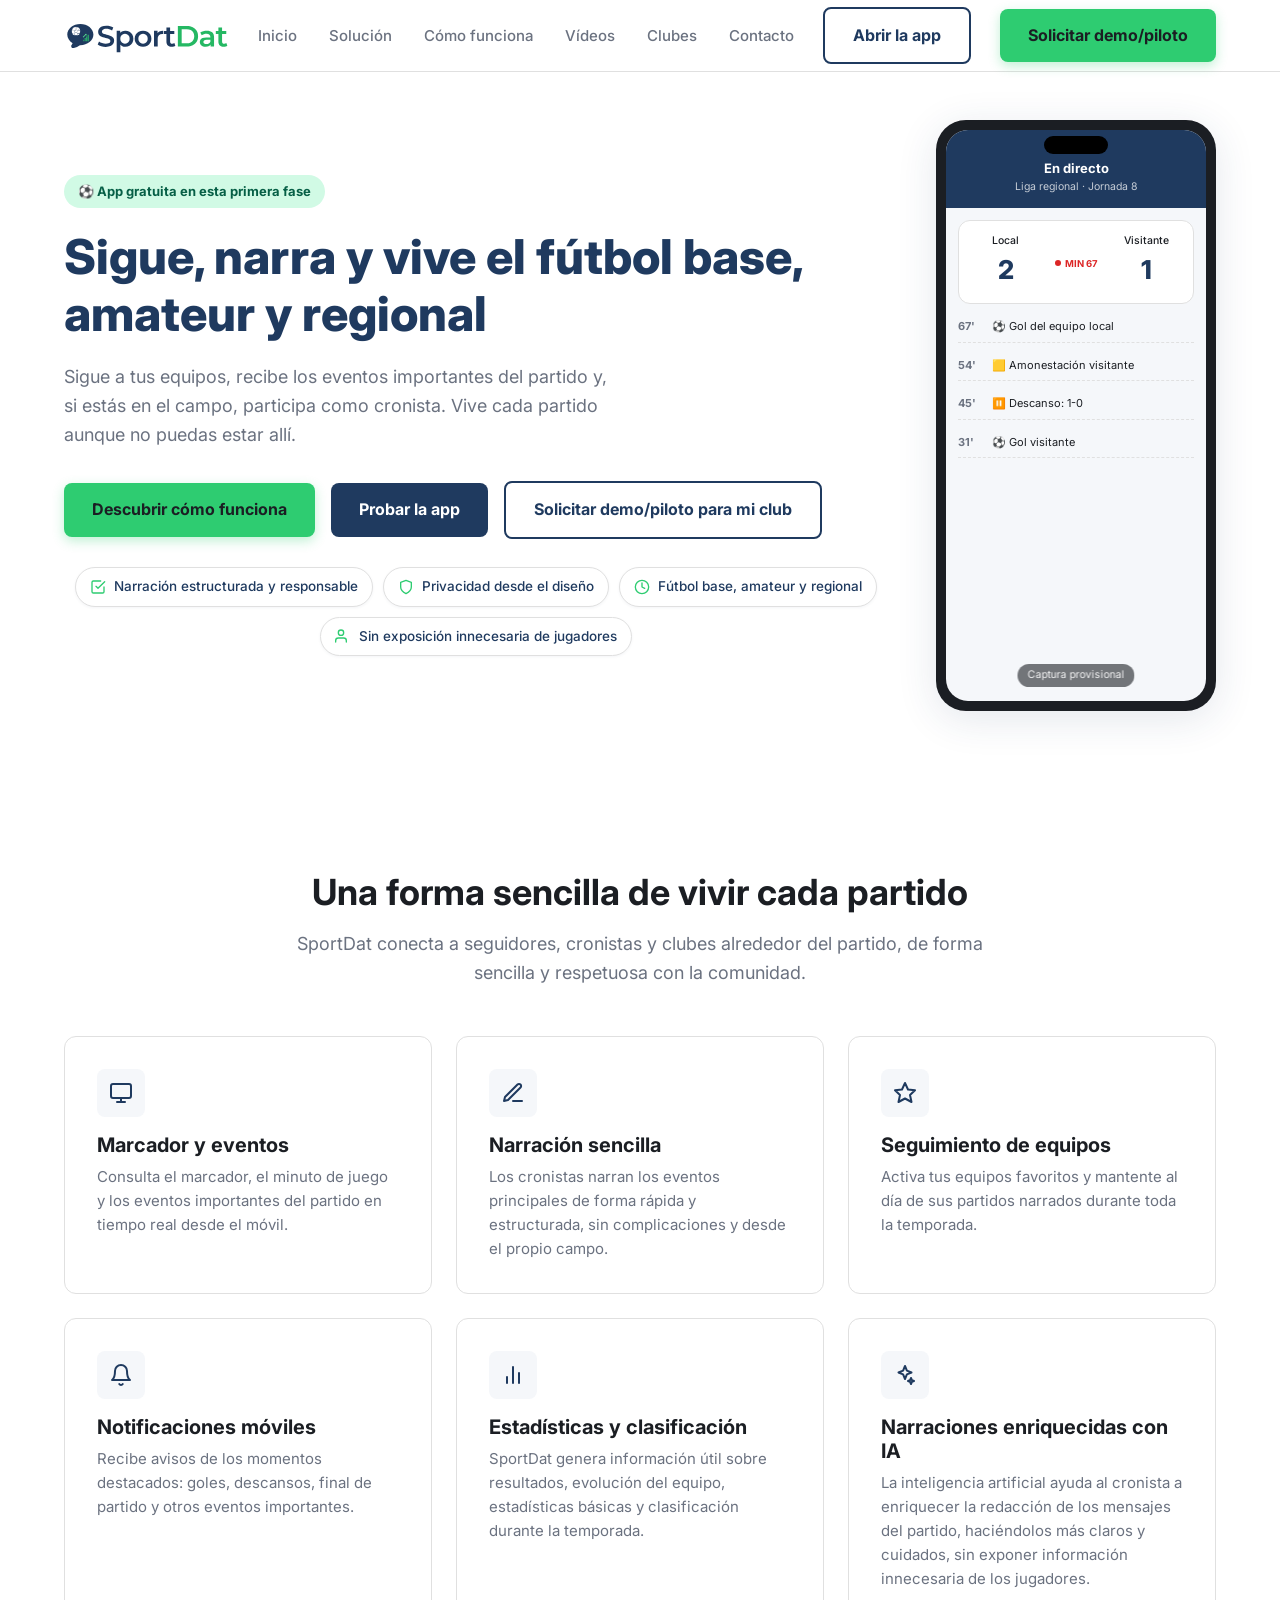
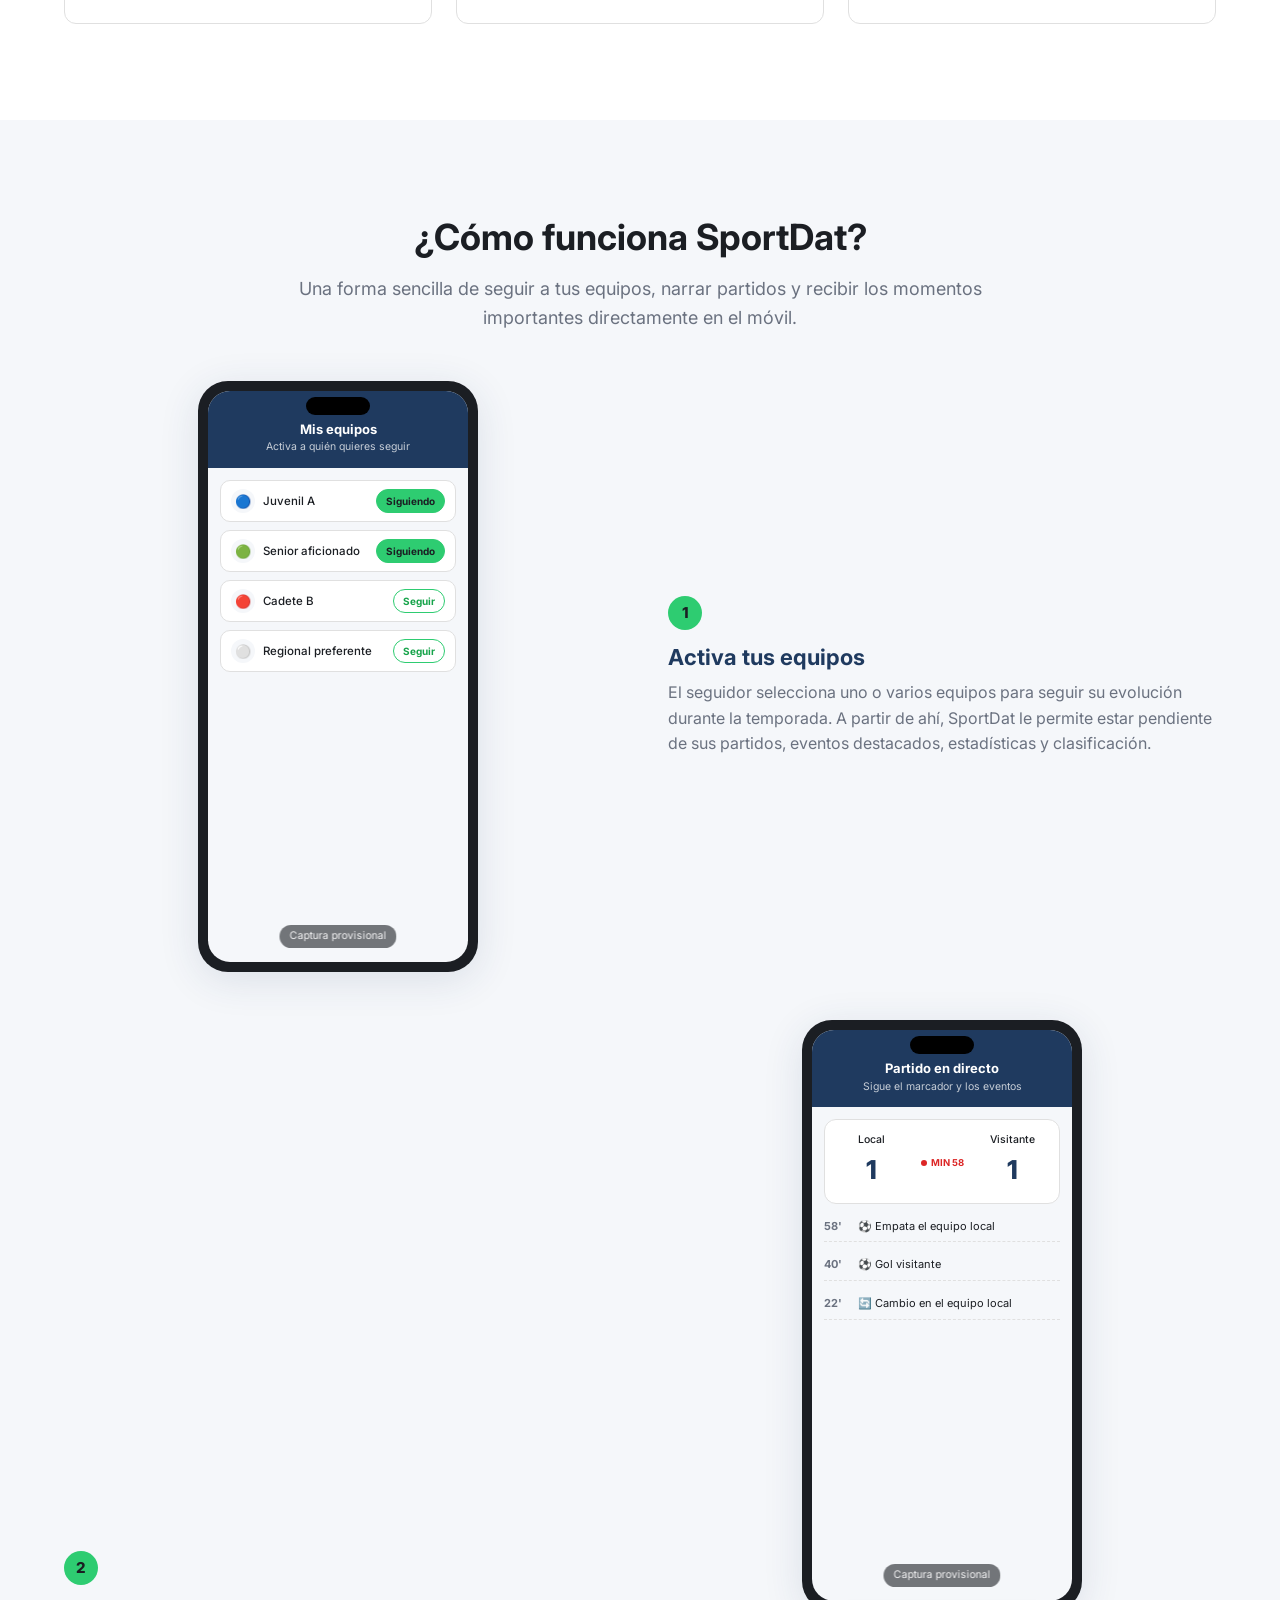
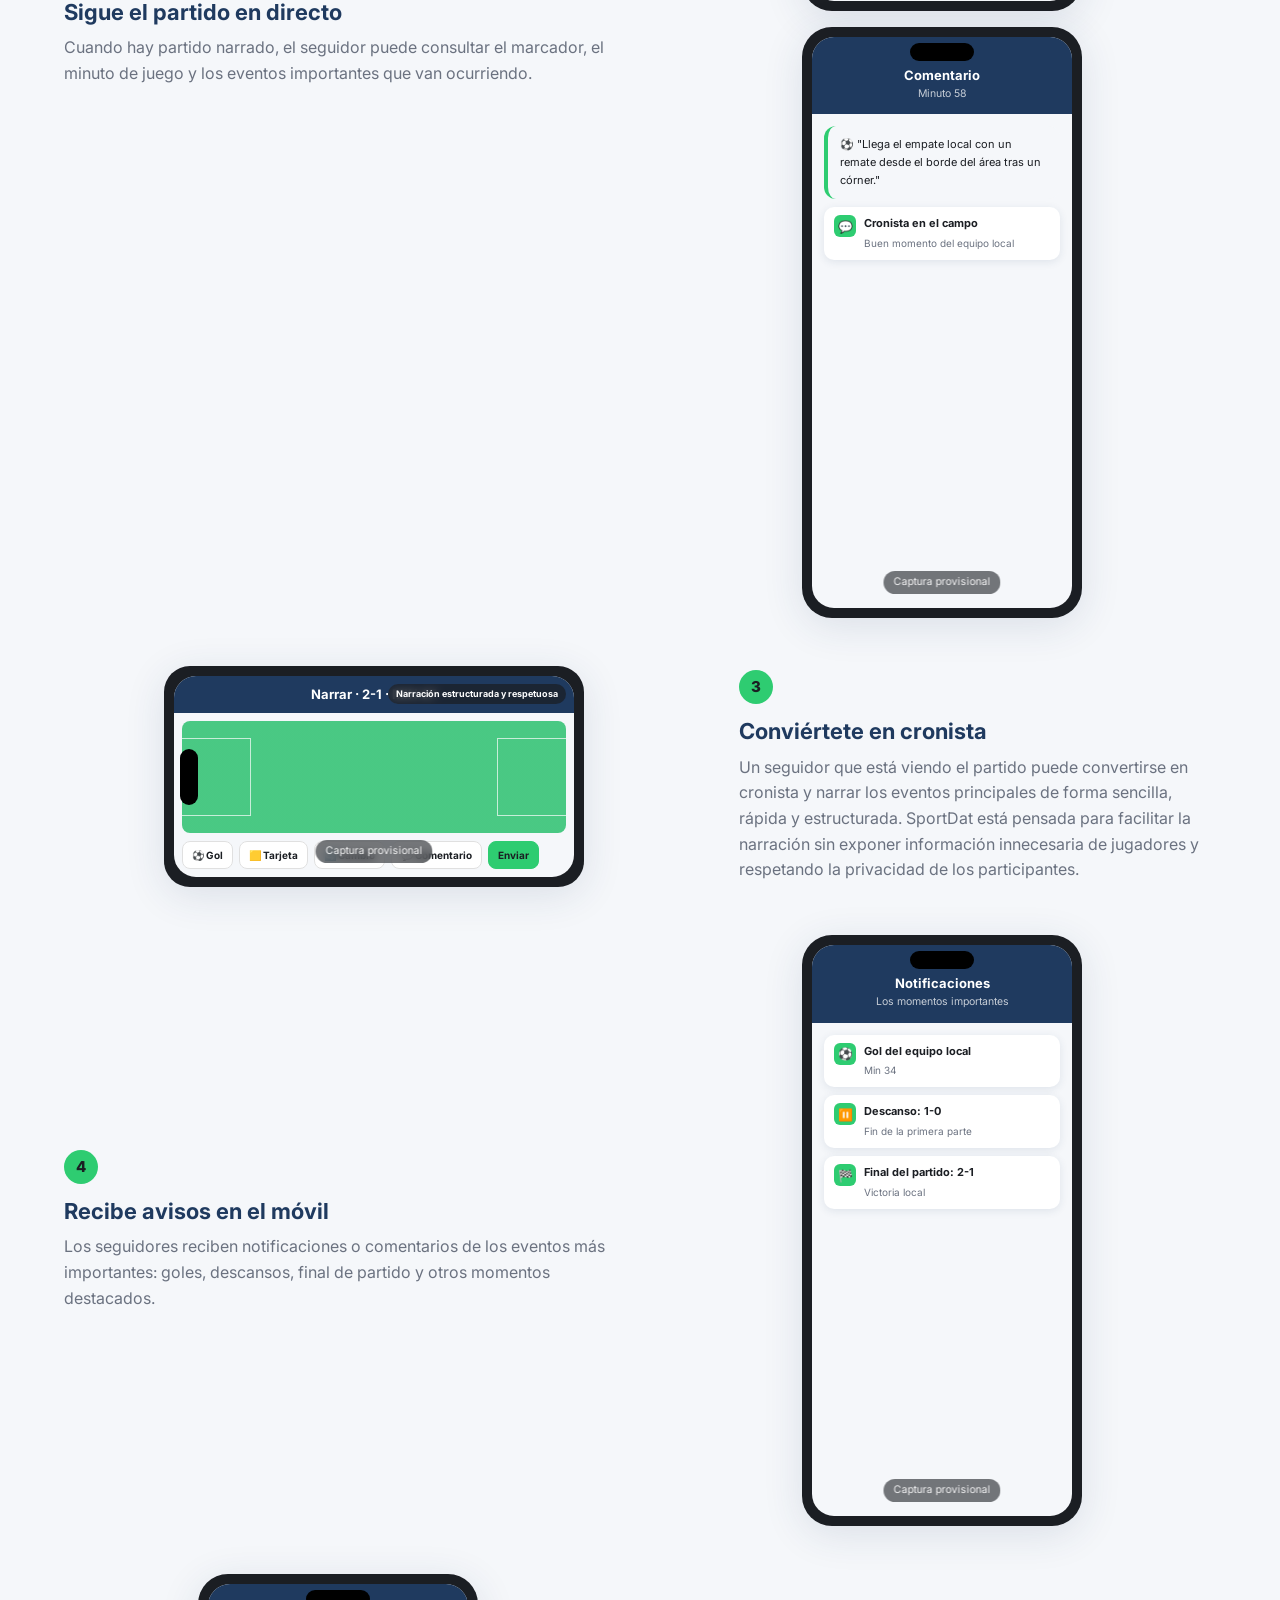
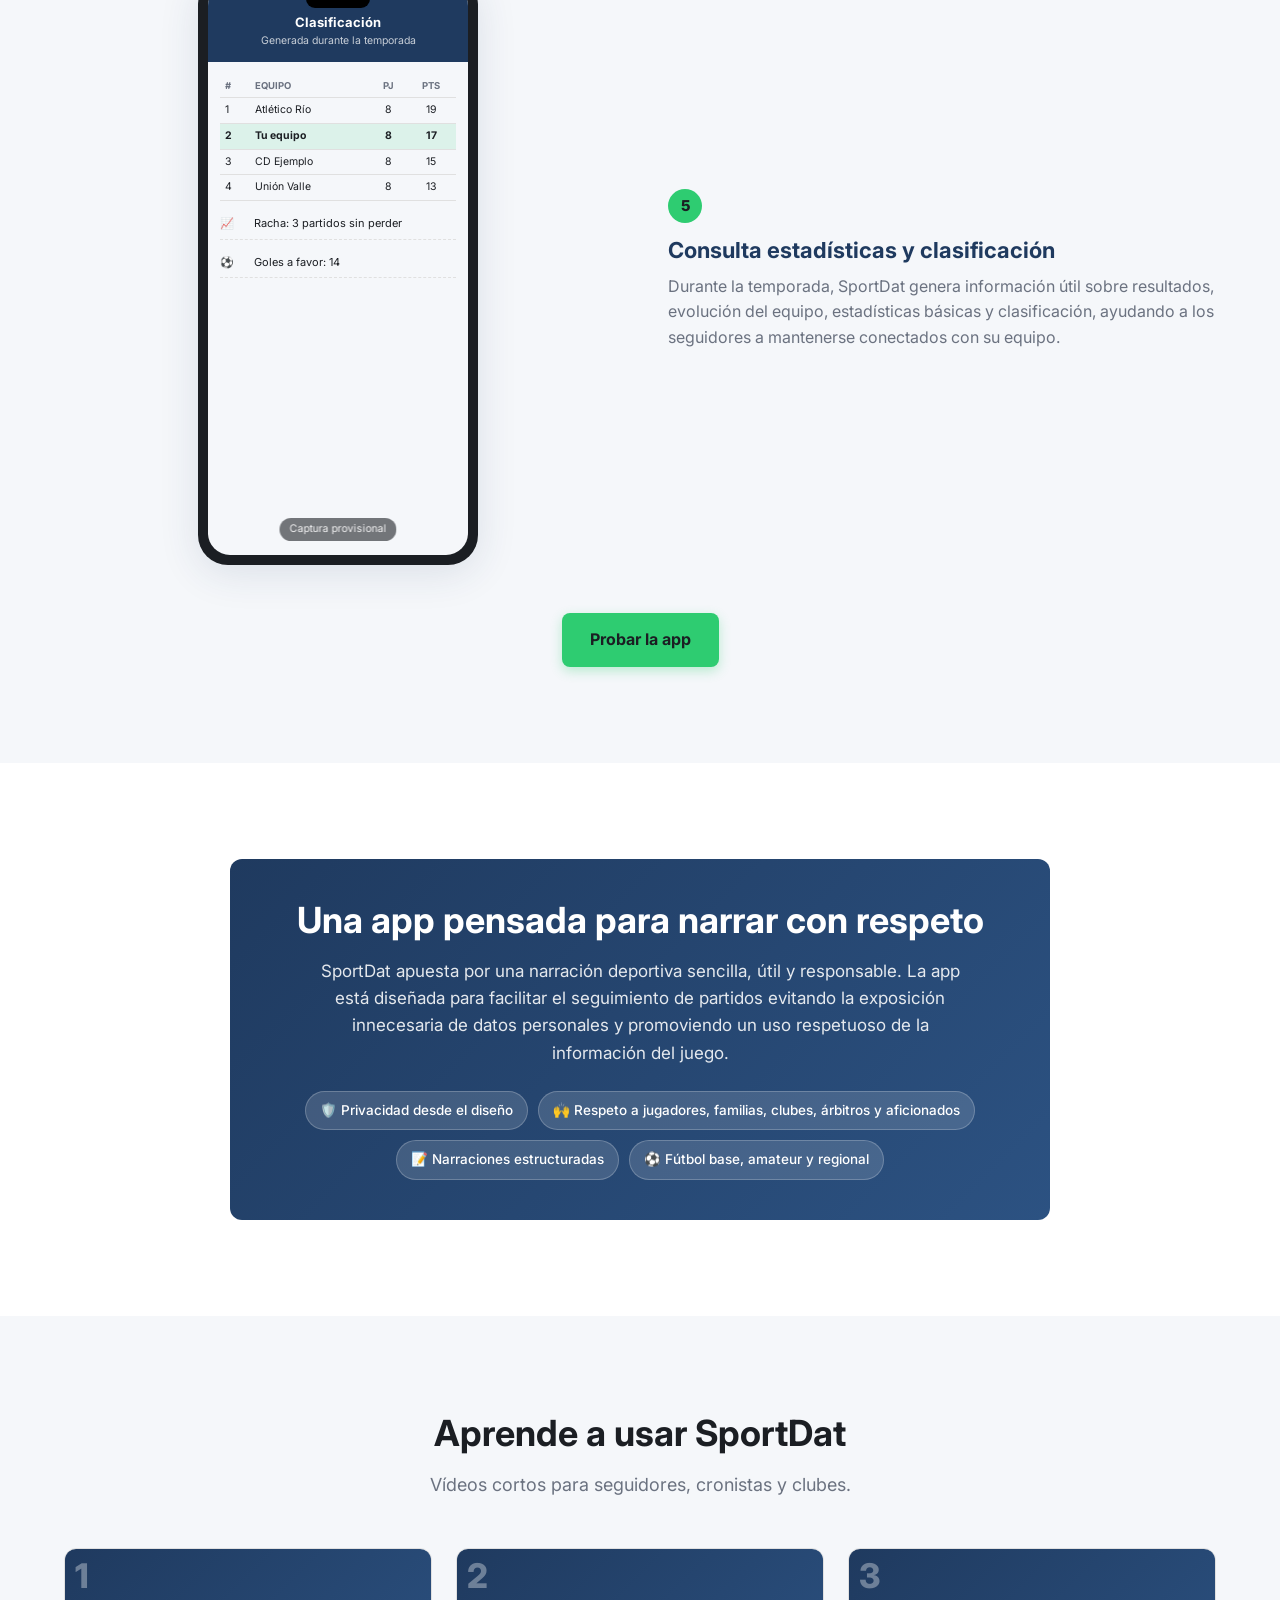
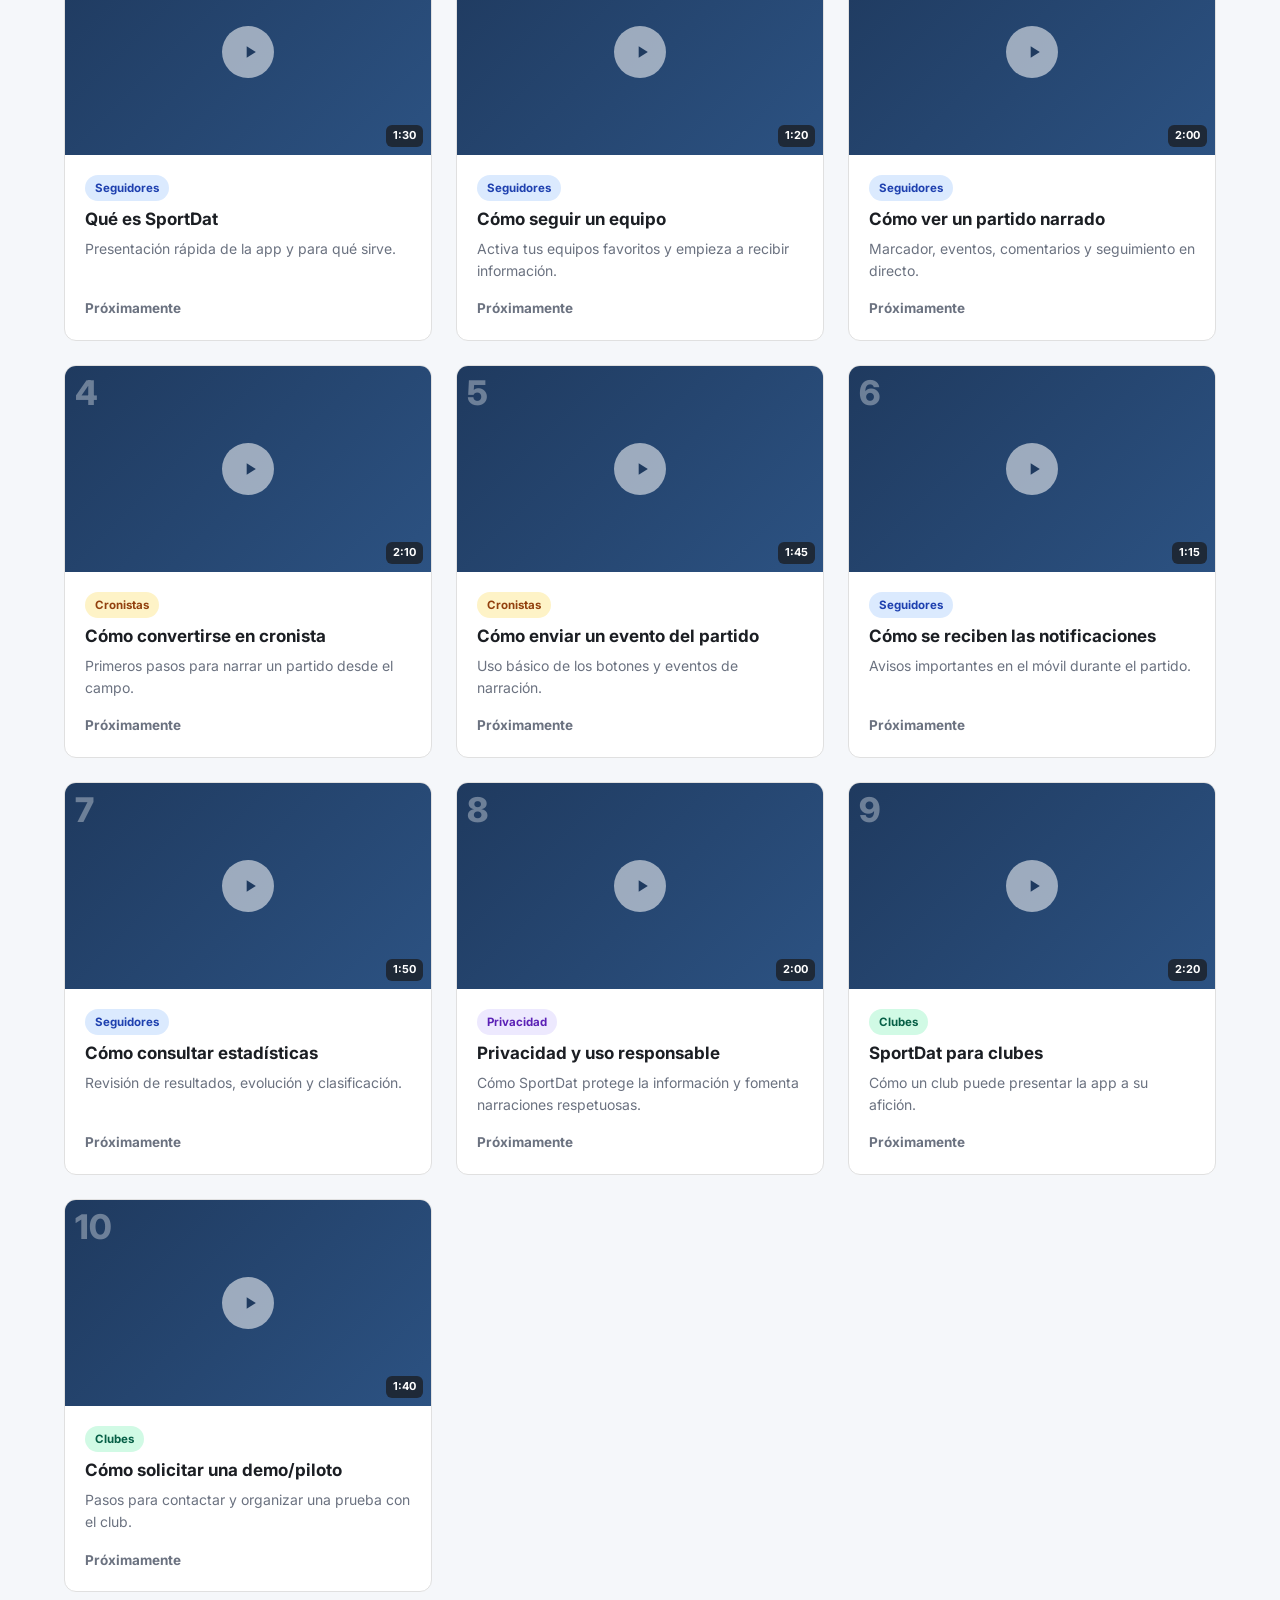
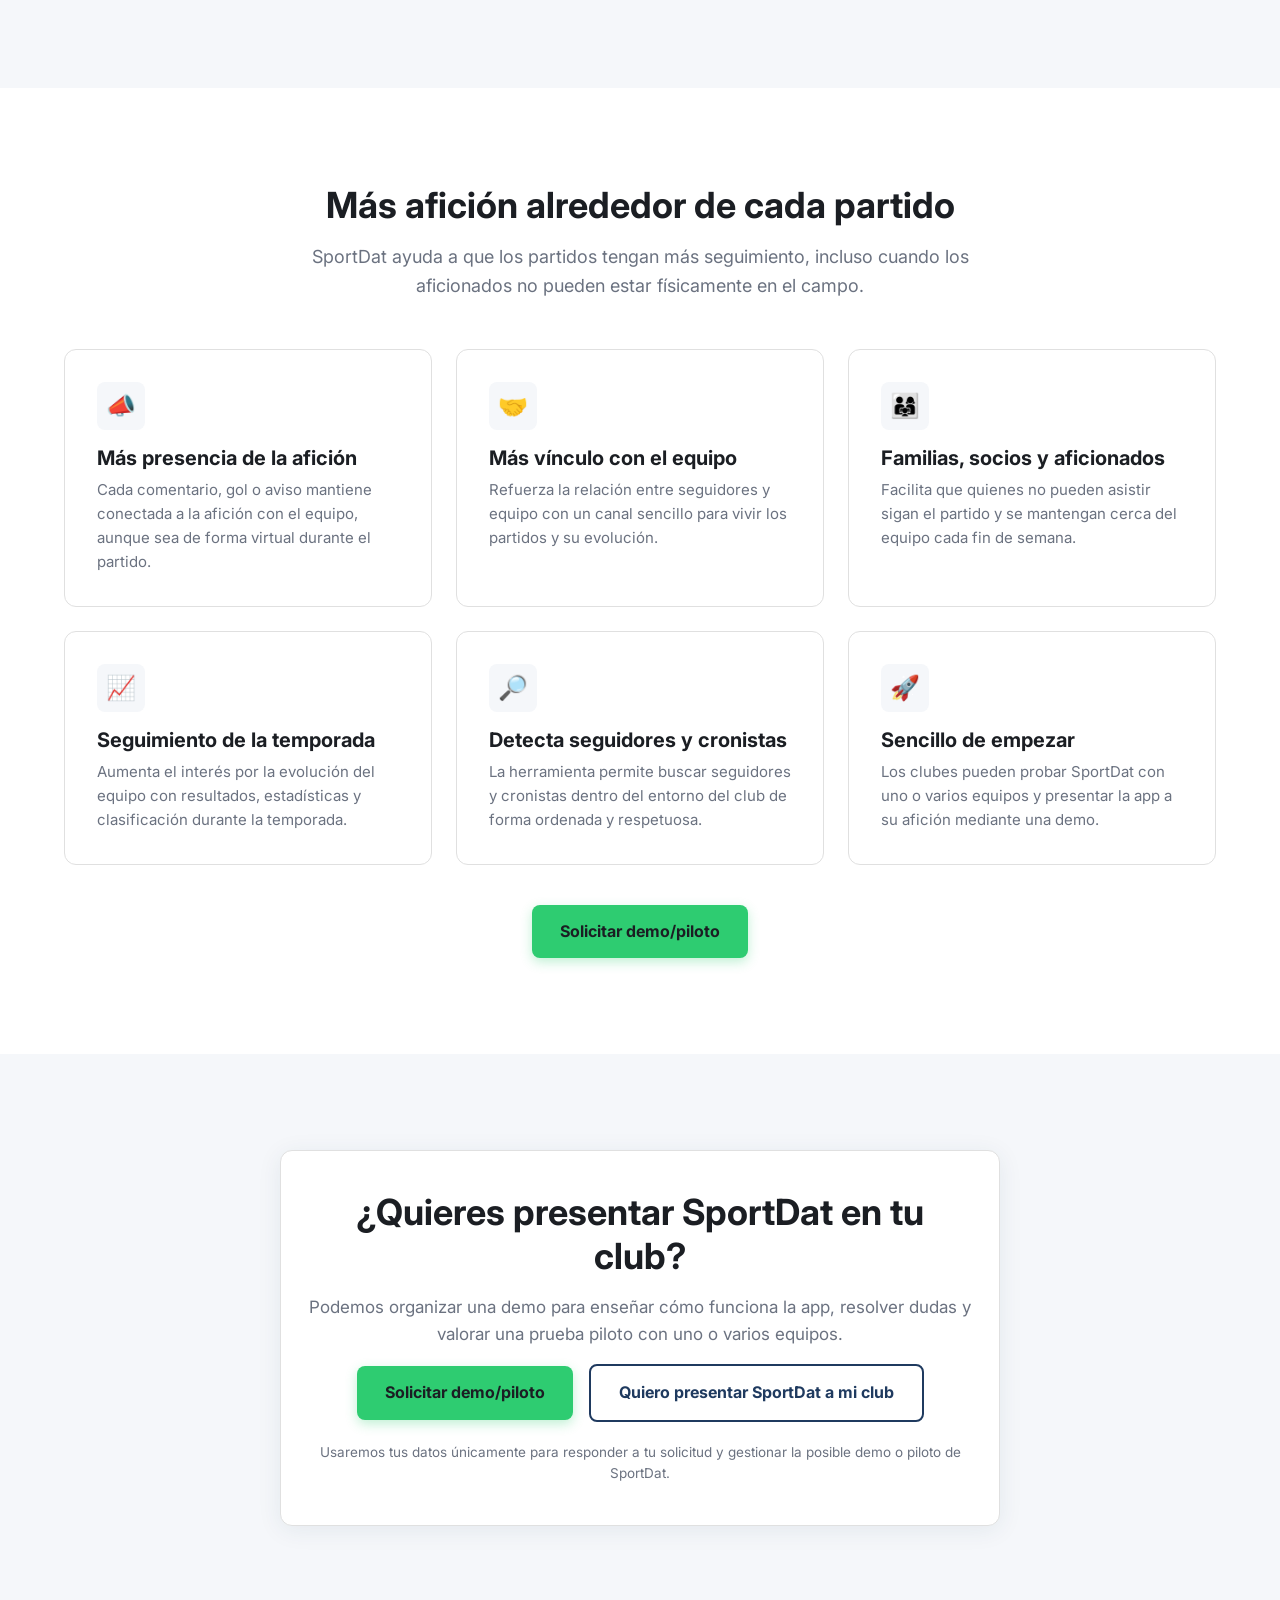
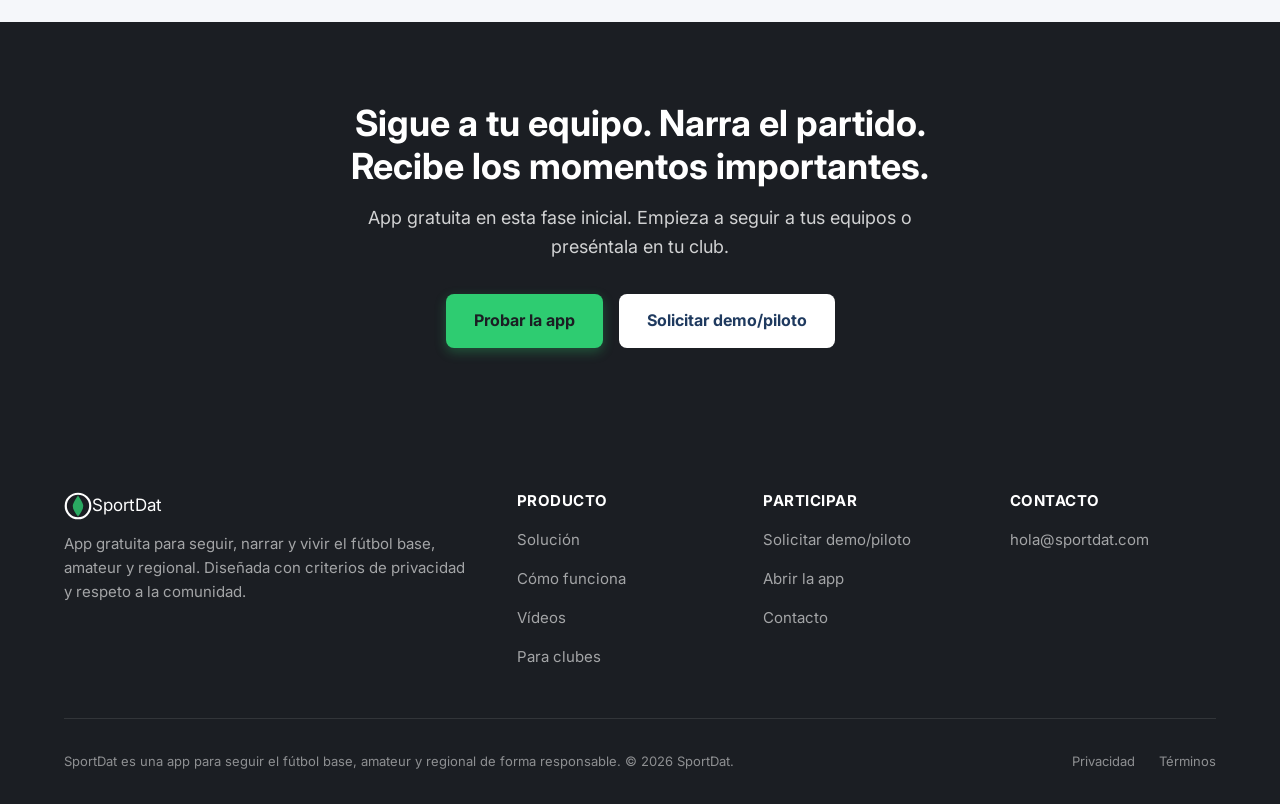
==== commit 6bcffbc7: "Mejorar el texto de solución" ====
--- a/index.html
+++ b/index.html
@@ -182,10 +182,10 @@
           </article>
           <article class="card fade-in">
             <div class="card-icon">
-              <svg width="24" height="24" viewBox="0 0 24 24" fill="none" stroke="#1f3a5f" stroke-width="2" stroke-linecap="round" stroke-linejoin="round"><path d="M17 21v-2a4 4 0 0 0-4-4H5a4 4 0 0 0-4 4v2"/><circle cx="9" cy="7" r="4"/><path d="M23 21v-2a4 4 0 0 0-3-3.87"/><path d="M16 3.13a4 4 0 0 1 0 7.75"/></svg>
-            </div>
-            <h3>Seguimiento del equipo durante la temporada</h3>
-            <p>Los seguidores pueden activar sus equipos favoritos y recibir información de los partidos narrados, eventos destacados, evolución de resultados, estadísticas y clasificación durante la temporada.</p>
+              <svg width="24" height="24" viewBox="0 0 24 24" fill="none" stroke="#1f3a5f" stroke-width="2" stroke-linecap="round" stroke-linejoin="round"><path d="M12 3l1.9 4.6L18.5 9.5 13.9 11.4 12 16l-1.9-4.6L5.5 9.5l4.6-1.9L12 3z"/><path d="M18 15l.9 2.1L21 18l-2.1.9L18 21l-.9-2.1L15 18l2.1-.9L18 15z"/></svg>
+            </div>
+            <h3>Narraciones enriquecidas con IA</h3>
+            <p>La inteligencia artificial ayuda al cronista a enriquecer la redacción de los mensajes del partido, haciéndolos más claros y cuidados, sin exponer información innecesaria de los jugadores.</p>
           </article>
         </div>
       </div>
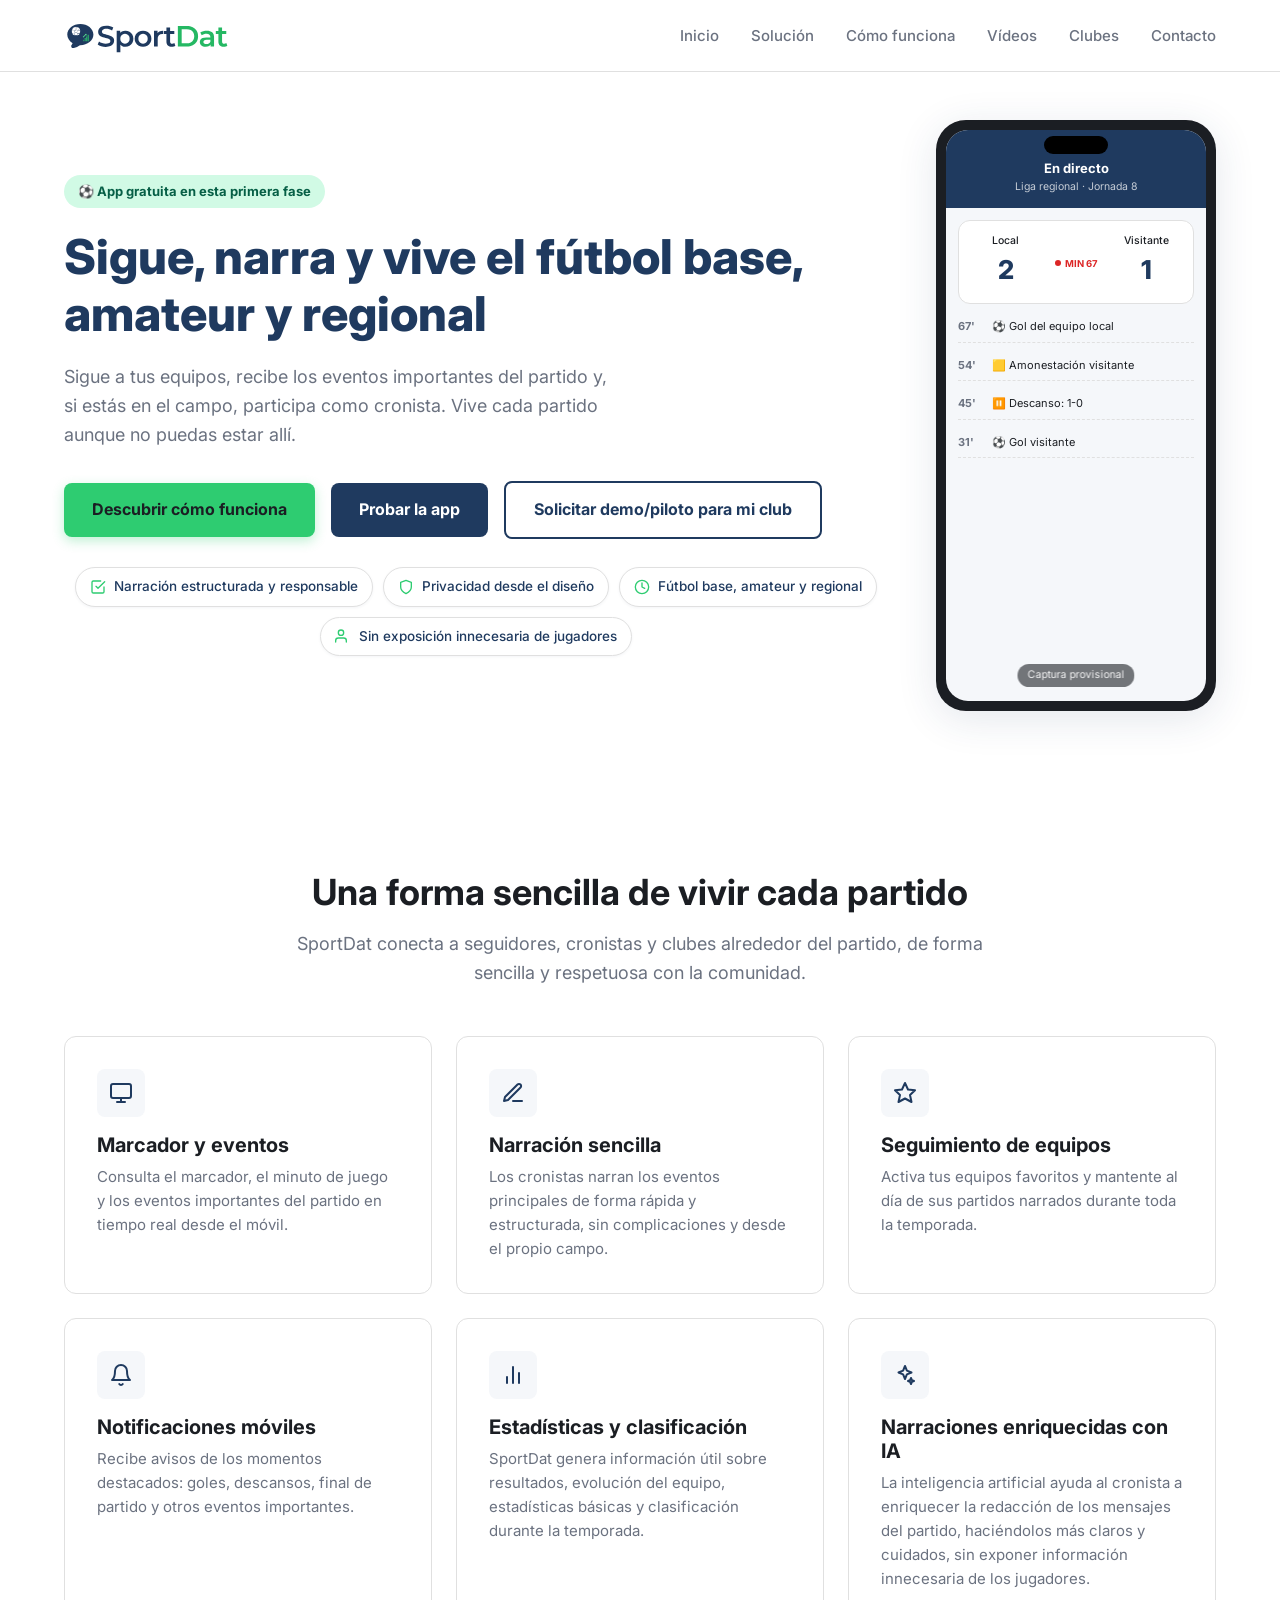
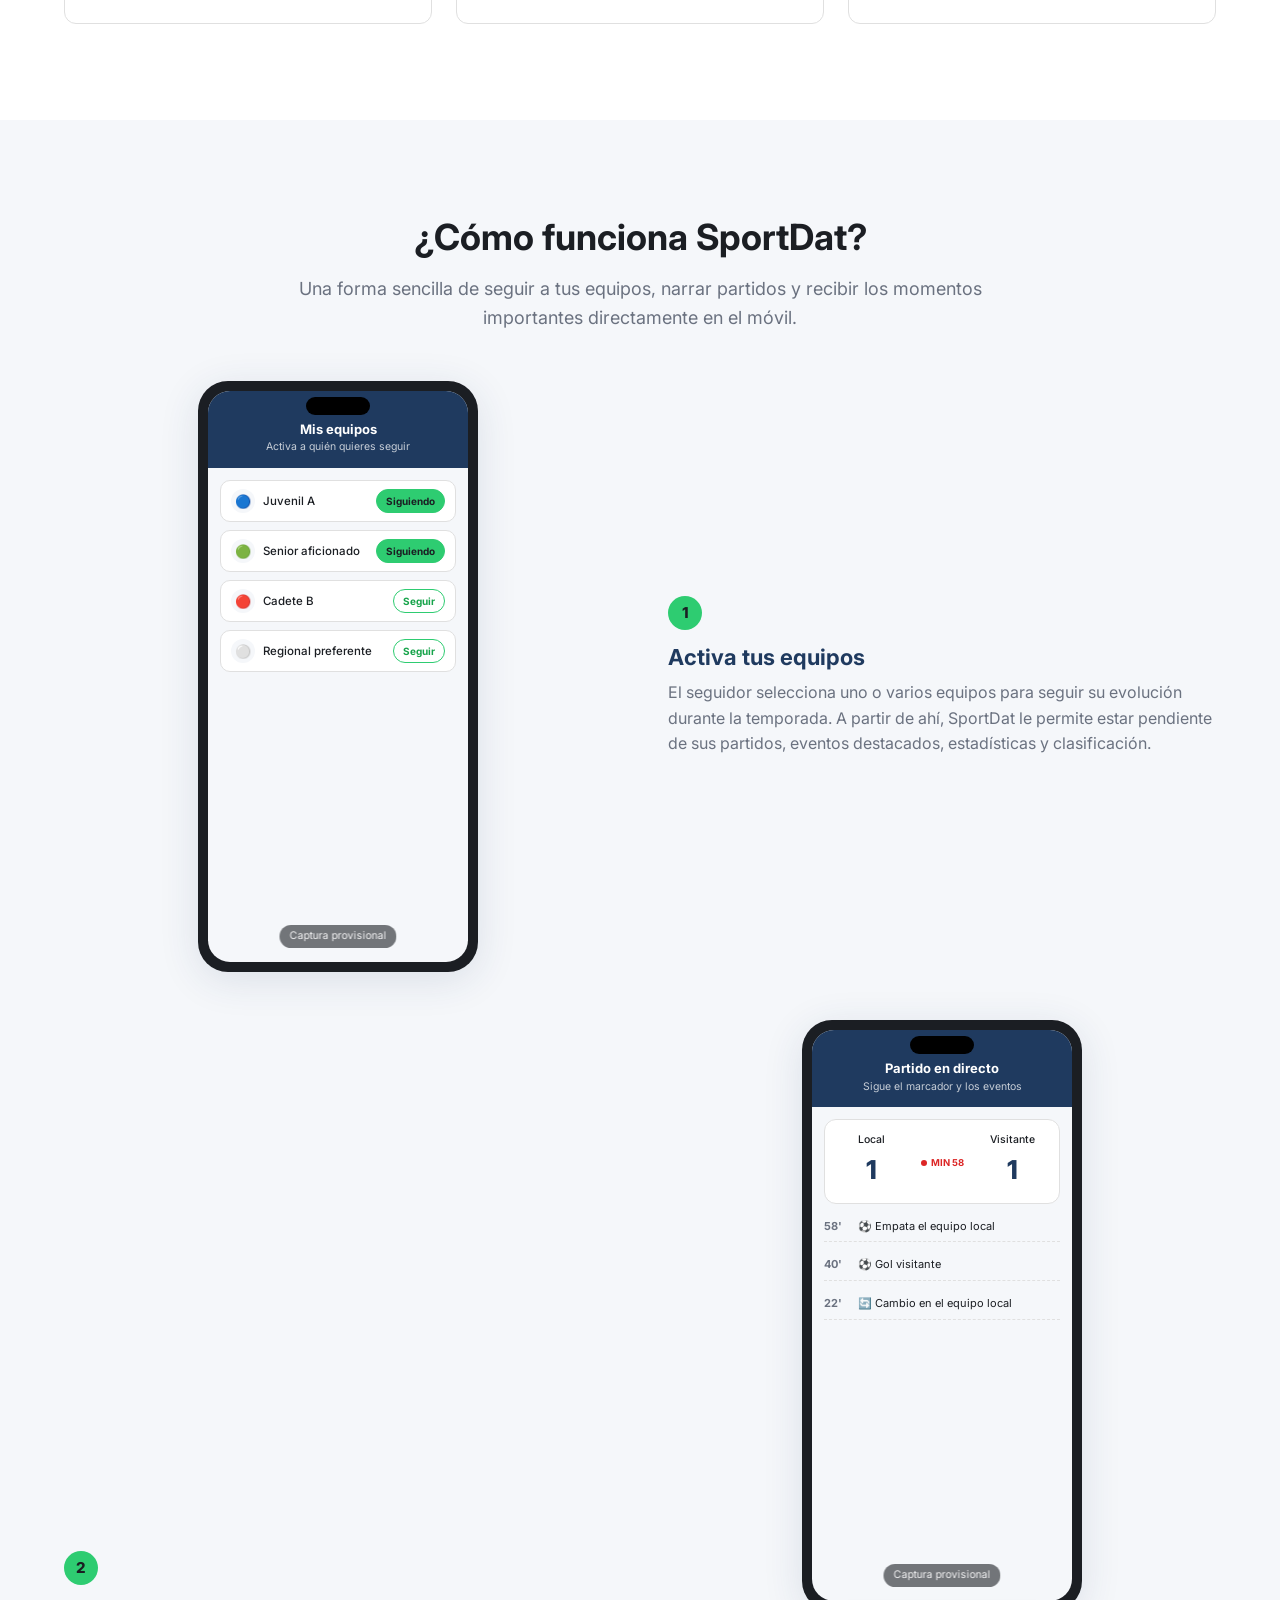
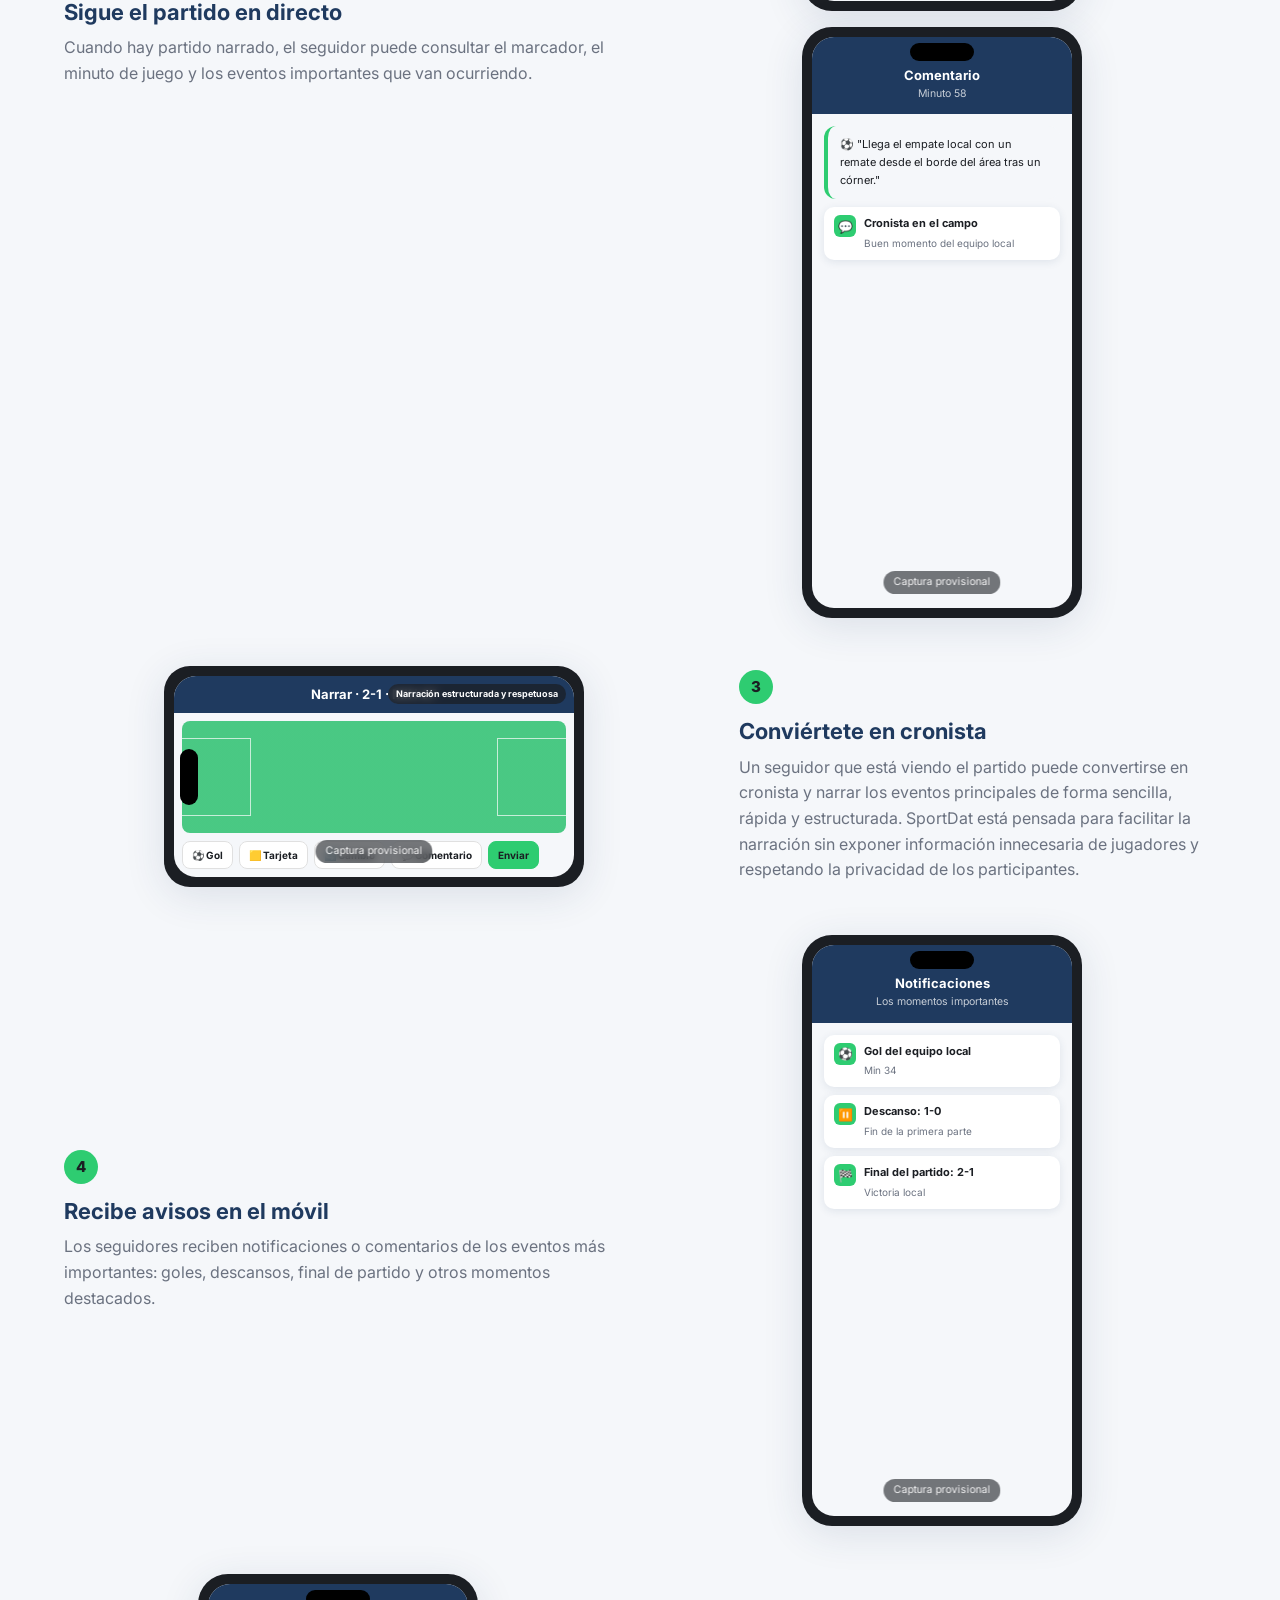
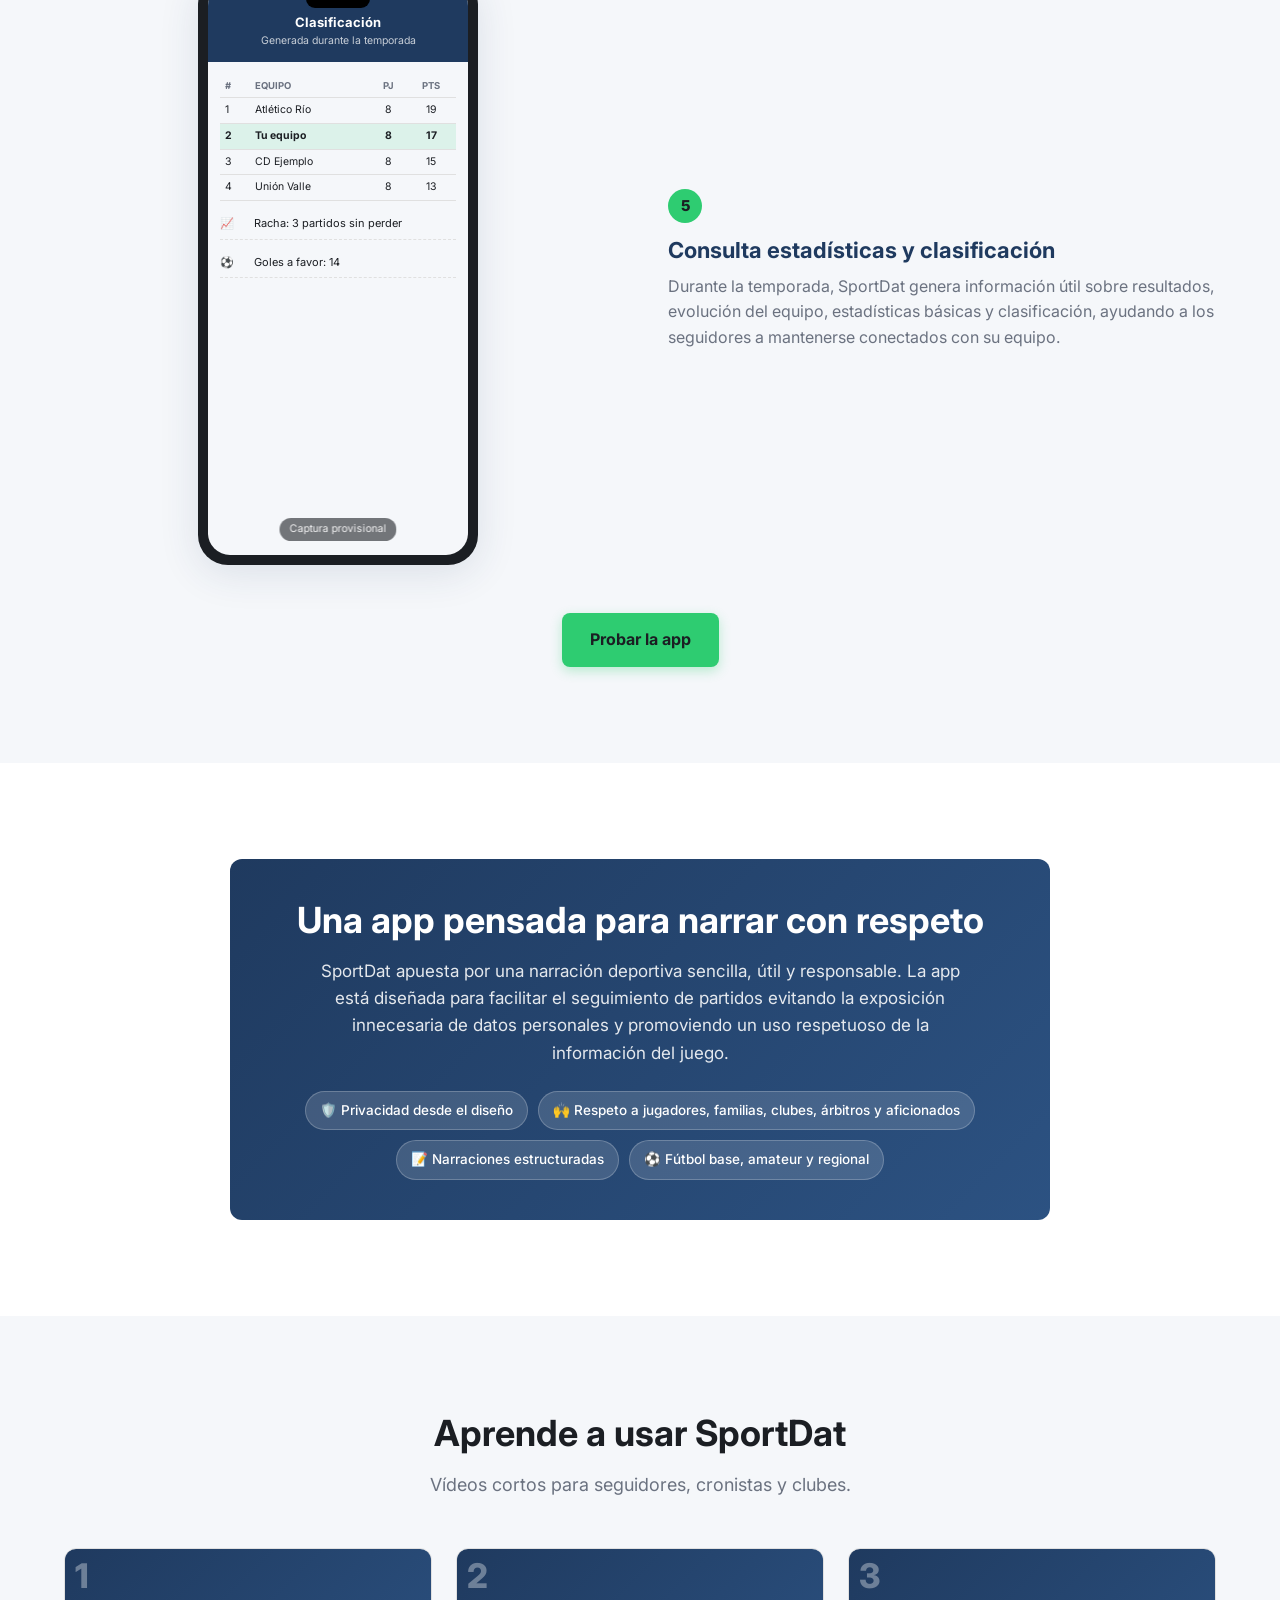
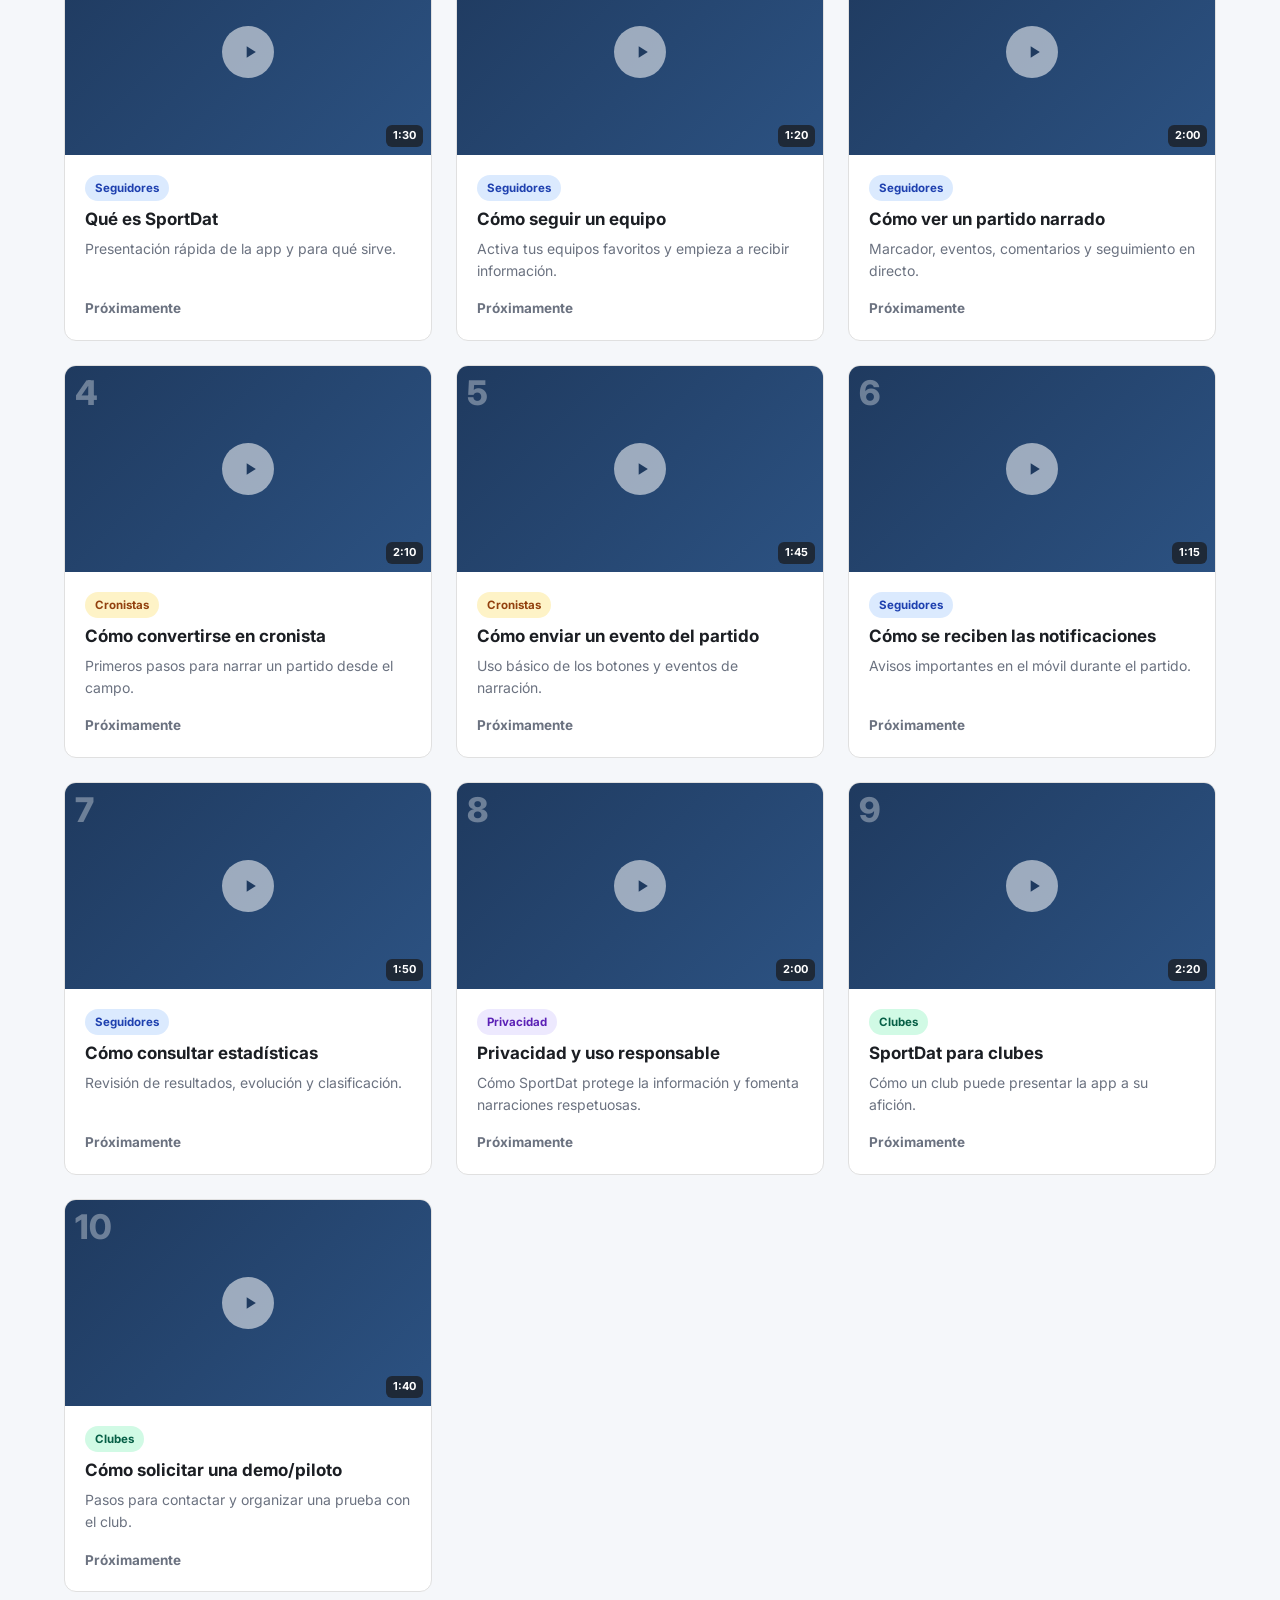
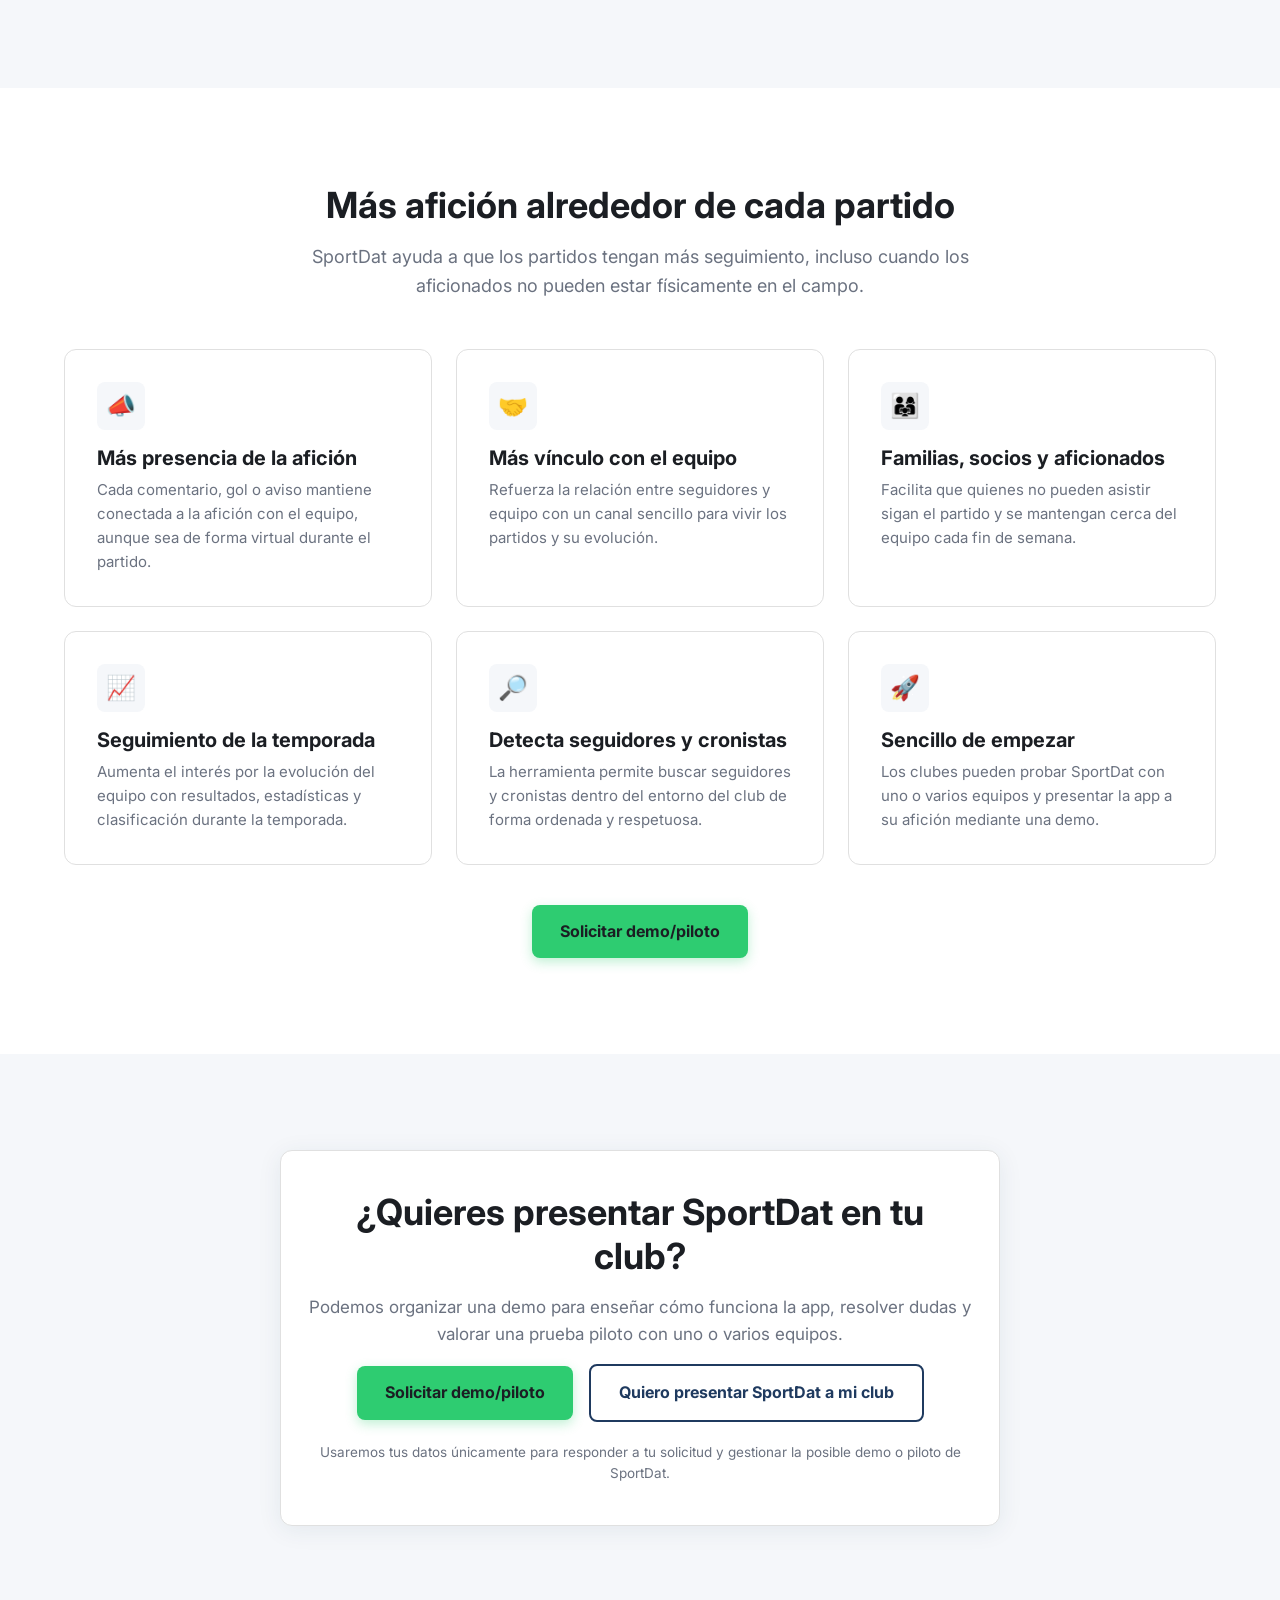
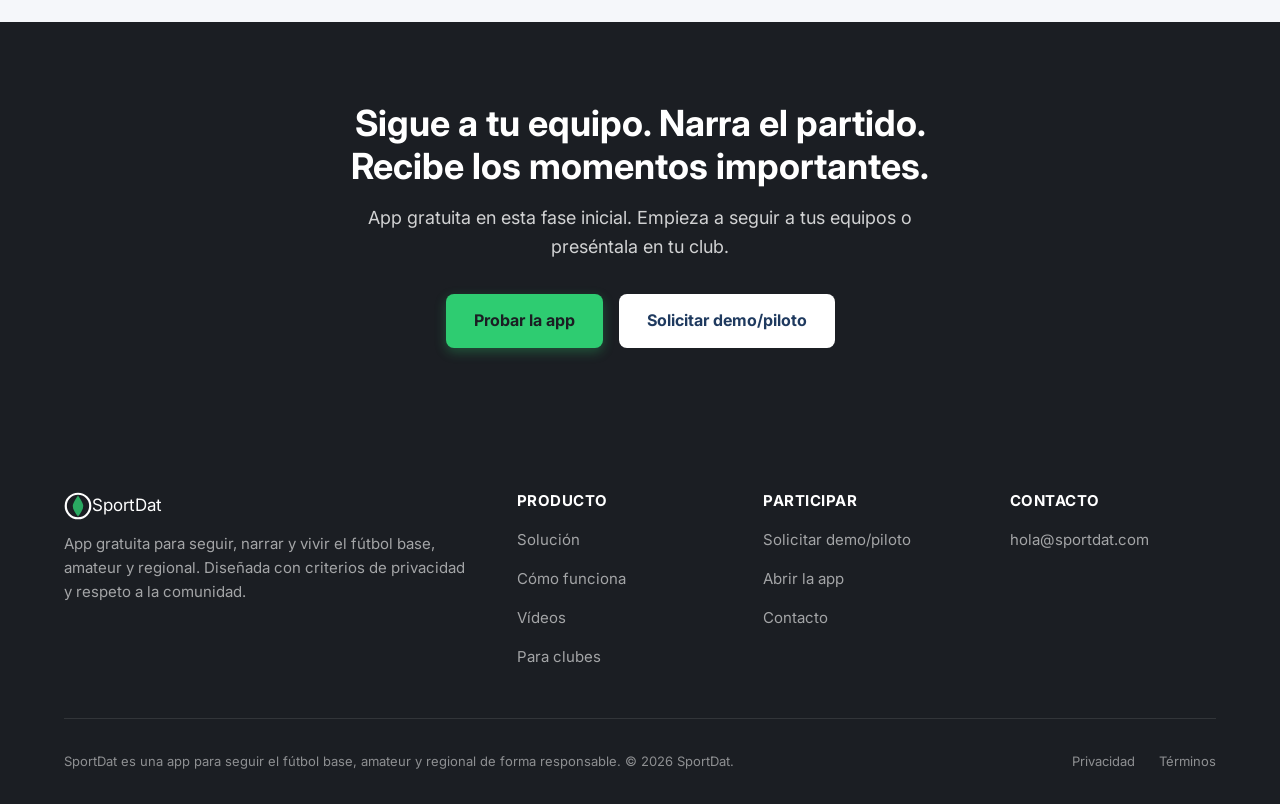
==== commit 24b509b9: "Añadir pantallazos y diseño responsivo" ====
--- a/index.html
+++ b/index.html
@@ -45,9 +45,6 @@
         <a href="#clubes">Clubes</a>
         <a href="contacto.html">Contacto</a>
       </nav>
-
-      <a href="https://app.sportdat.com" class="btn btn-outline header-cta" data-track-cta="header-app" target="_blank" rel="noopener">Abrir la app</a>
-      <a href="piloto-sportdat.html" class="btn btn-primary header-cta" data-track-cta="header">Solicitar demo/piloto</a>
 
       <button class="menu-toggle" aria-label="Abrir menú" aria-expanded="false" aria-controls="mobile-nav">
         <svg class="menu-icon" viewBox="0 0 24 24" fill="none" stroke="currentColor" stroke-width="2" stroke-linecap="round">
--- a/css/styles.css
+++ b/css/styles.css
@@ -170,6 +170,7 @@
   display: flex;
   align-items: center;
   justify-content: space-between;
+  gap: 0.75rem;
   width: 100%;
   max-width: var(--max-width);
   margin: 0 auto;
@@ -201,10 +202,6 @@
 
 .nav-links a:hover {
   color: var(--color-primary);
-}
-
-.header-cta {
-  display: none;
 }
 
 .menu-toggle {
@@ -960,10 +957,6 @@
 
   .nav-links {
     display: flex;
-  }
-
-  .header-cta {
-    display: inline-flex;
   }
 
   .menu-toggle {
@@ -1719,3 +1712,88 @@
     flex: 1.3;
   }
 }
+
+/* ===========================
+   Mobile responsive refinements
+   (safety net + small-screen polish)
+   =========================== */
+
+/* Prevent any accidental horizontal scroll on mobile */
+html, body {
+  overflow-x: hidden;
+}
+
+body {
+  width: 100%;
+  max-width: 100%;
+}
+
+/* Long CTA labels (e.g. "Solicitar demo/piloto para mi club") must wrap
+   instead of overflowing on narrow screens. */
+.btn {
+  white-space: normal;
+  max-width: 100%;
+}
+
+/* On mobile, make the primary CTA groups full-width and easy to tap. */
+@media (max-width: 767px) {
+  .hero-ctas .btn,
+  .cta-buttons .btn,
+  .demo-block .cta-buttons .btn {
+    width: 100%;
+    max-width: 360px;
+  }
+
+  .hero-ctas,
+  .cta-buttons {
+    width: 100%;
+  }
+
+  /* Media rows (e.g. two phone mockups in step 2) stack cleanly. */
+  .feature-step .step-media {
+    gap: 1.5rem;
+  }
+
+  /* Slightly tighter padding for large padded blocks on small screens. */
+  .privacy-band,
+  .demo-block {
+    padding: 2rem 1.25rem;
+  }
+
+  /* Keep the landscape narration mockup readable on small phones. */
+  .phone-frame.landscape {
+    max-width: 100%;
+  }
+
+  /* Video cards: image + copy already stack; ensure comfy tap target. */
+  .video-card {
+    max-width: 420px;
+    margin: 0 auto;
+    width: 100%;
+  }
+}
+
+/* Extra-small phones (~320–360px): scale down hero headline a touch
+   and relax word breaking so long words never overflow. */
+@media (max-width: 380px) {
+  h1 {
+    font-size: 30px;
+  }
+
+  .hero-content h1,
+  .section-header h2,
+  .feature-step .step-text h3 {
+    overflow-wrap: break-word;
+    word-break: break-word;
+    hyphens: auto;
+  }
+
+  .free-badge,
+  .trust-chip {
+    font-size: 12.5px;
+  }
+
+  .container {
+    padding: 0 1.25rem;
+  }
+}
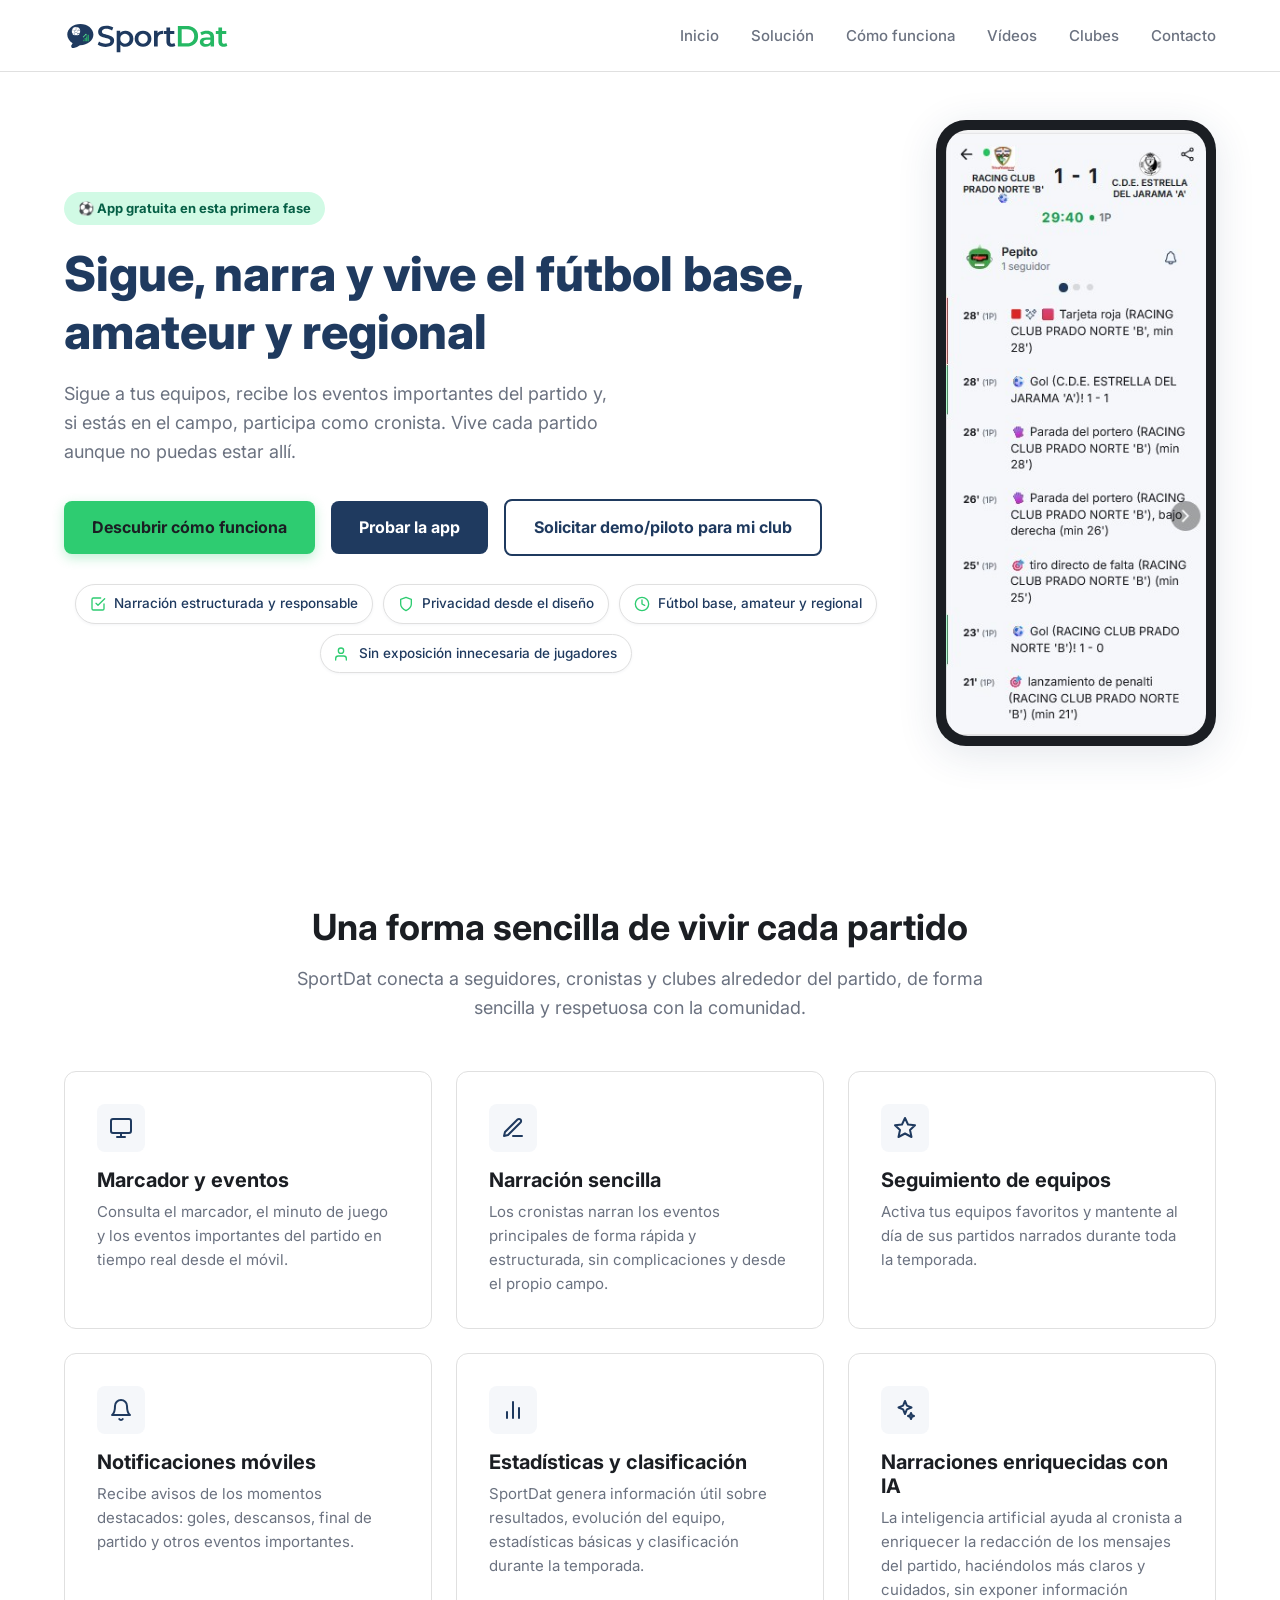
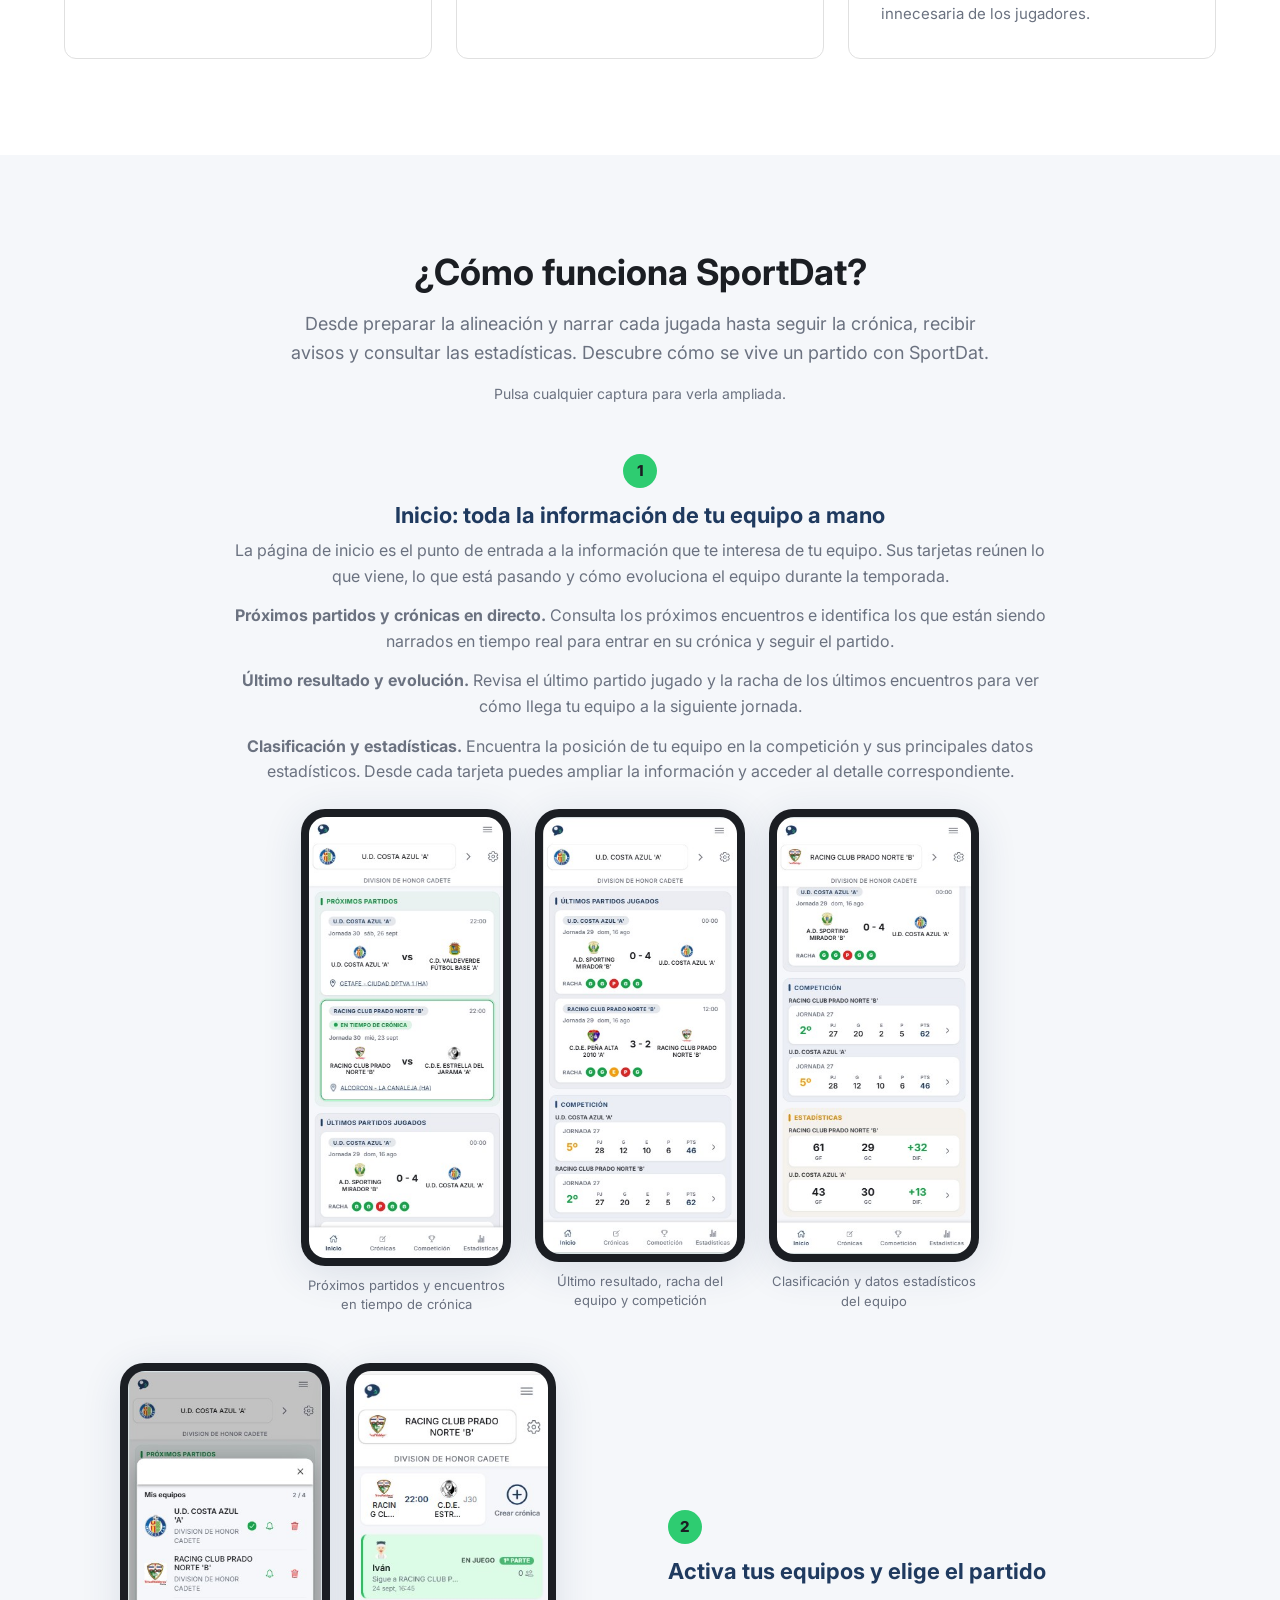
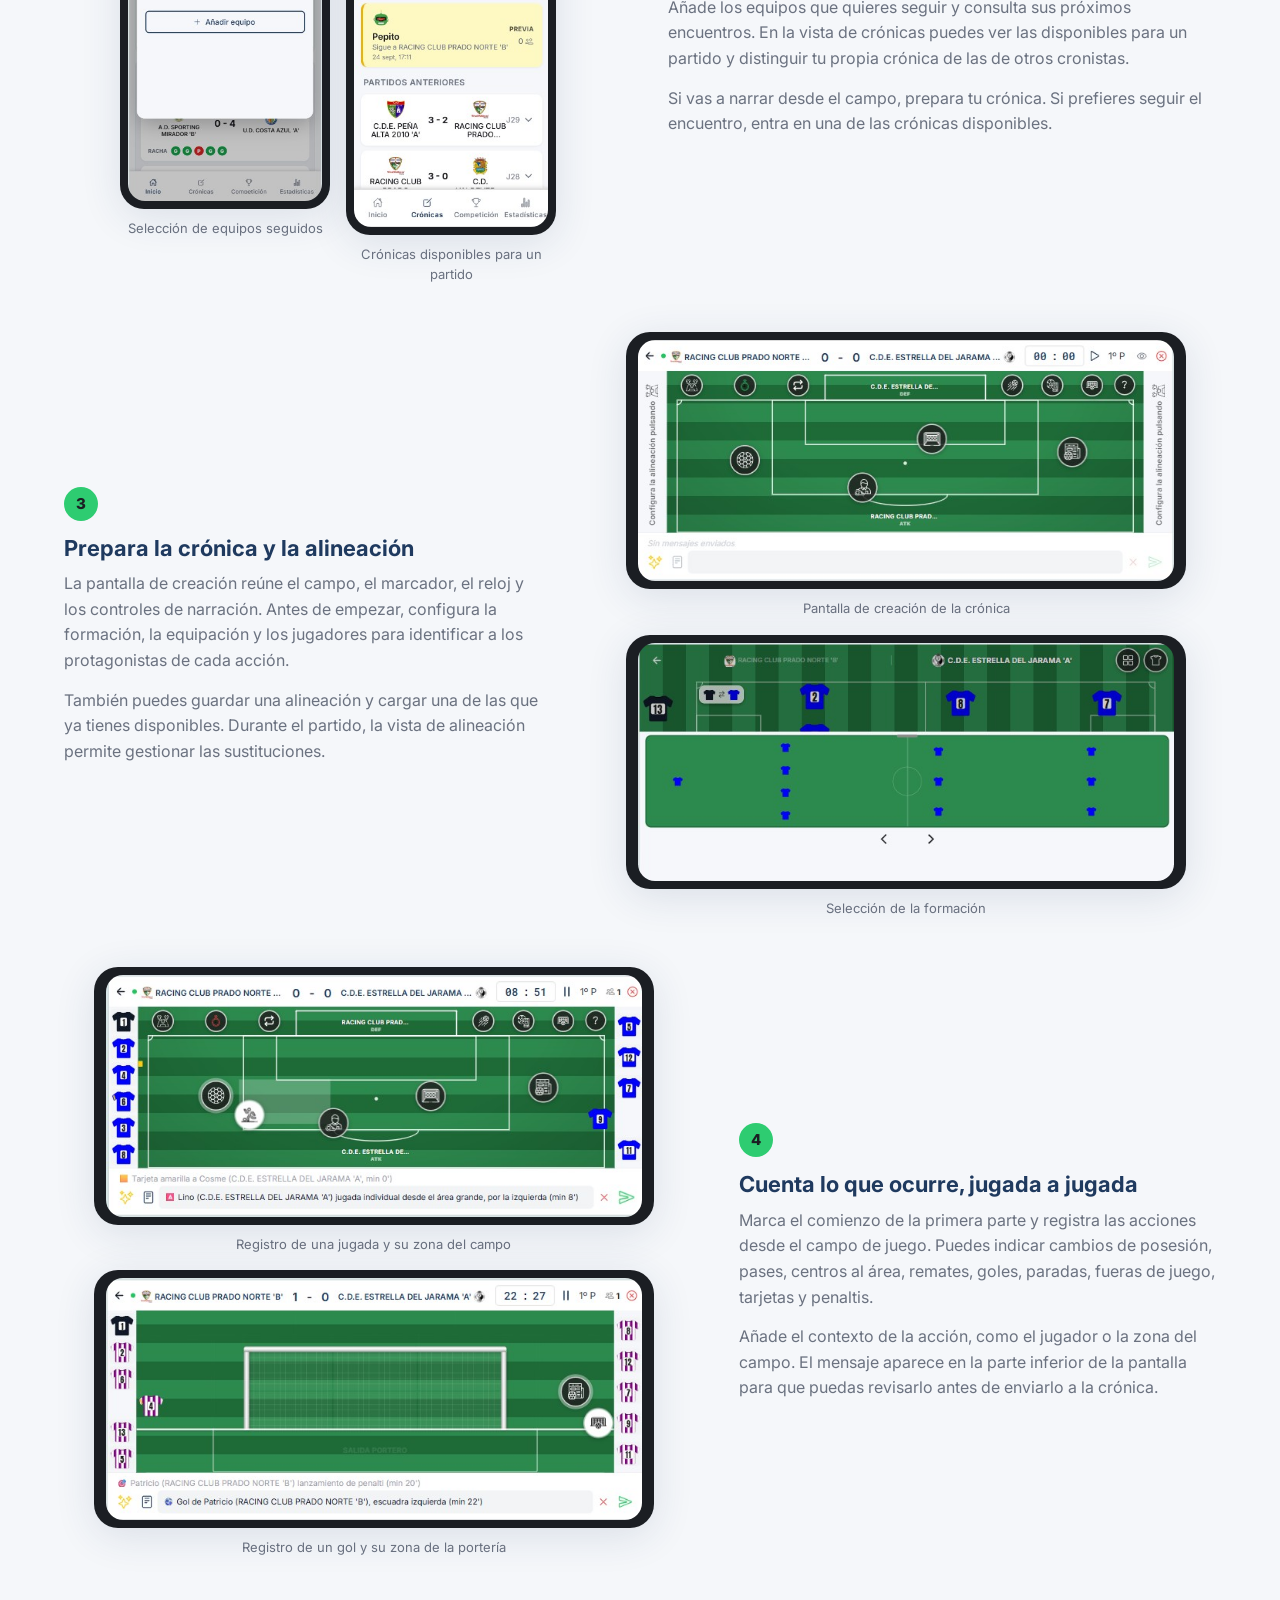
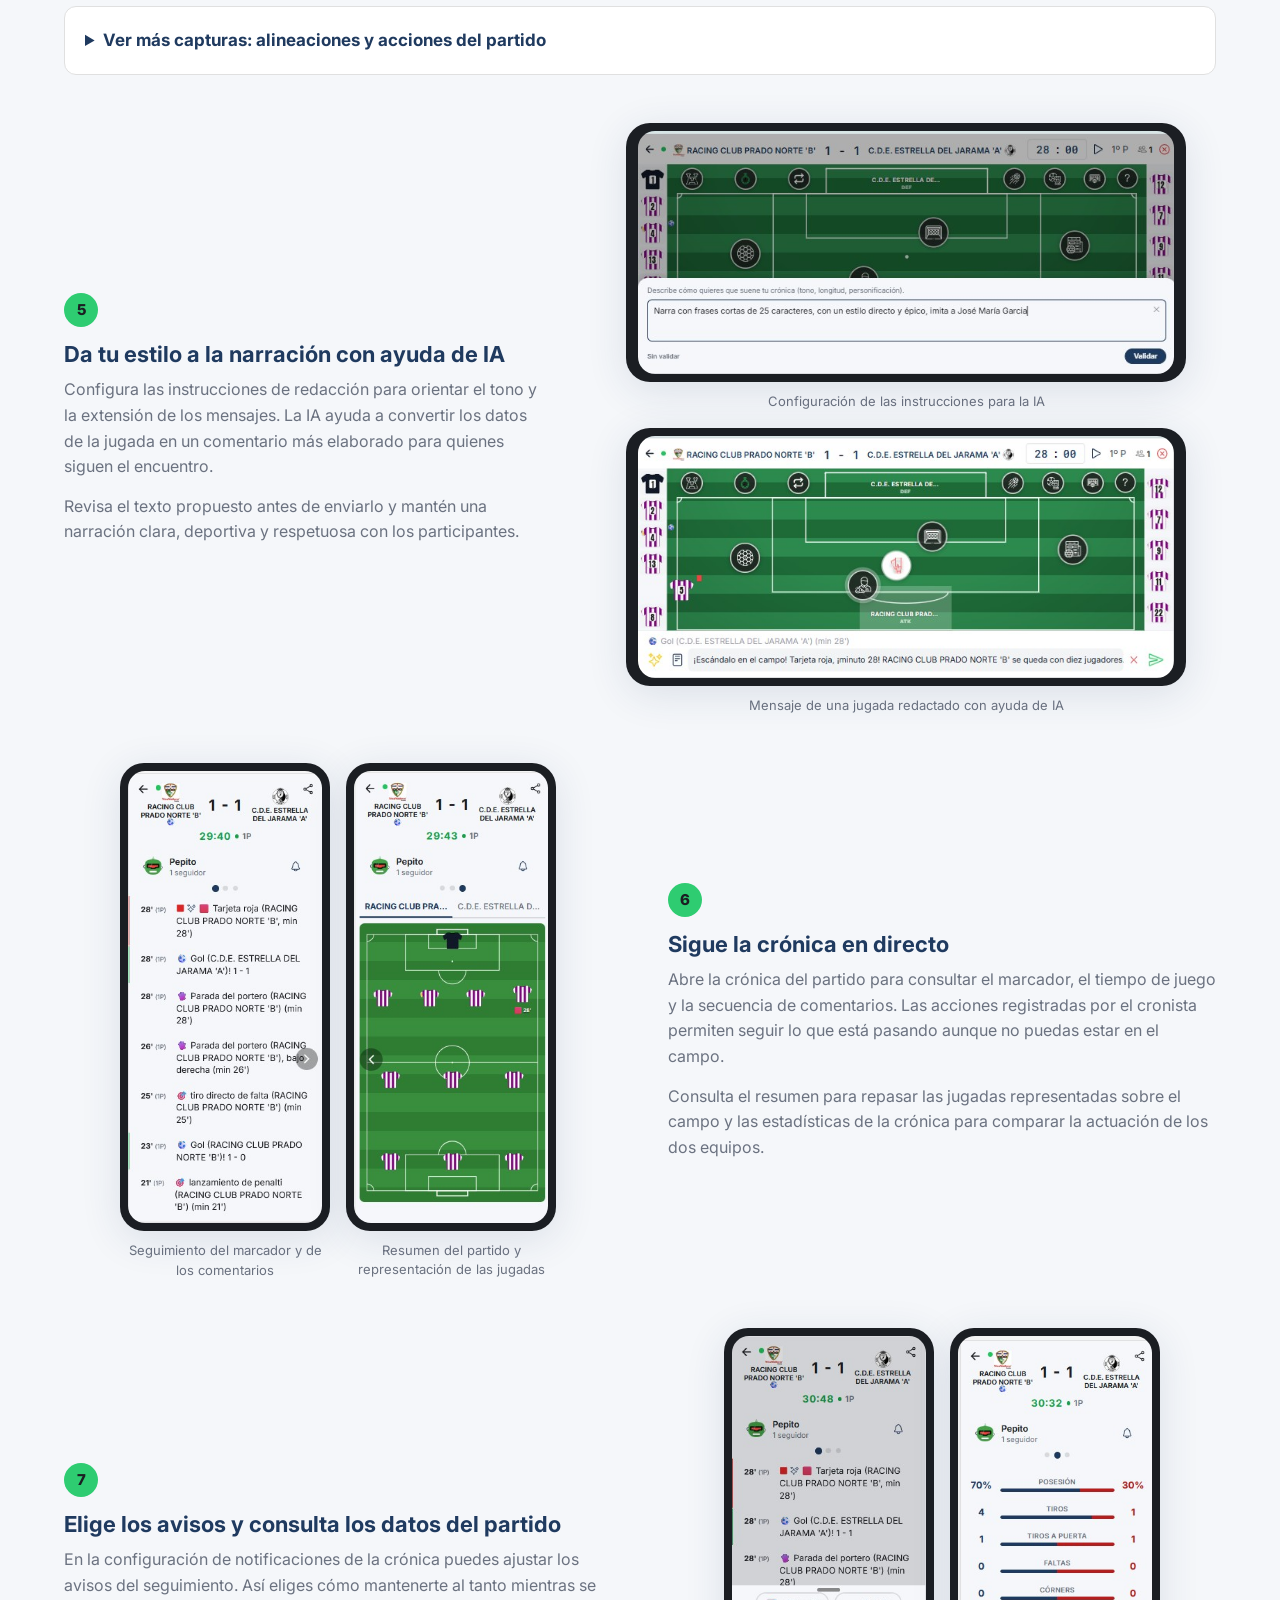
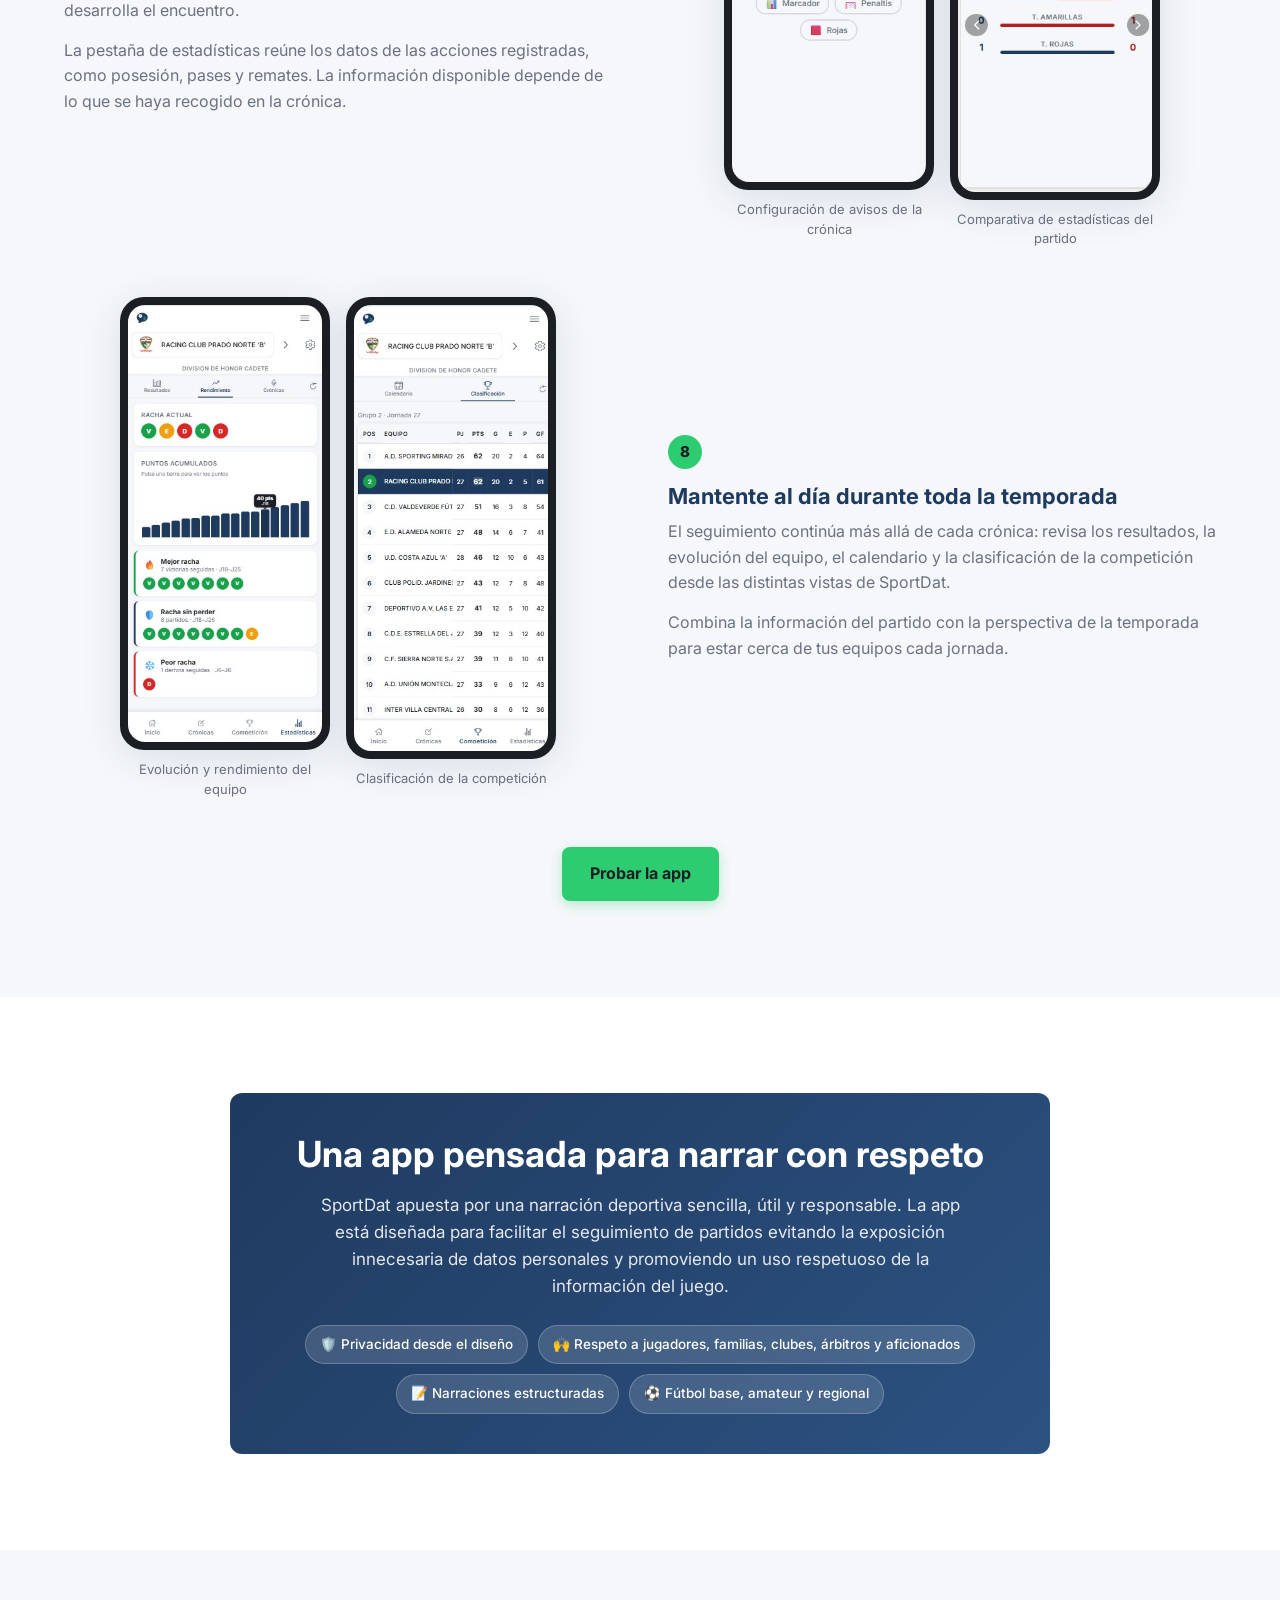
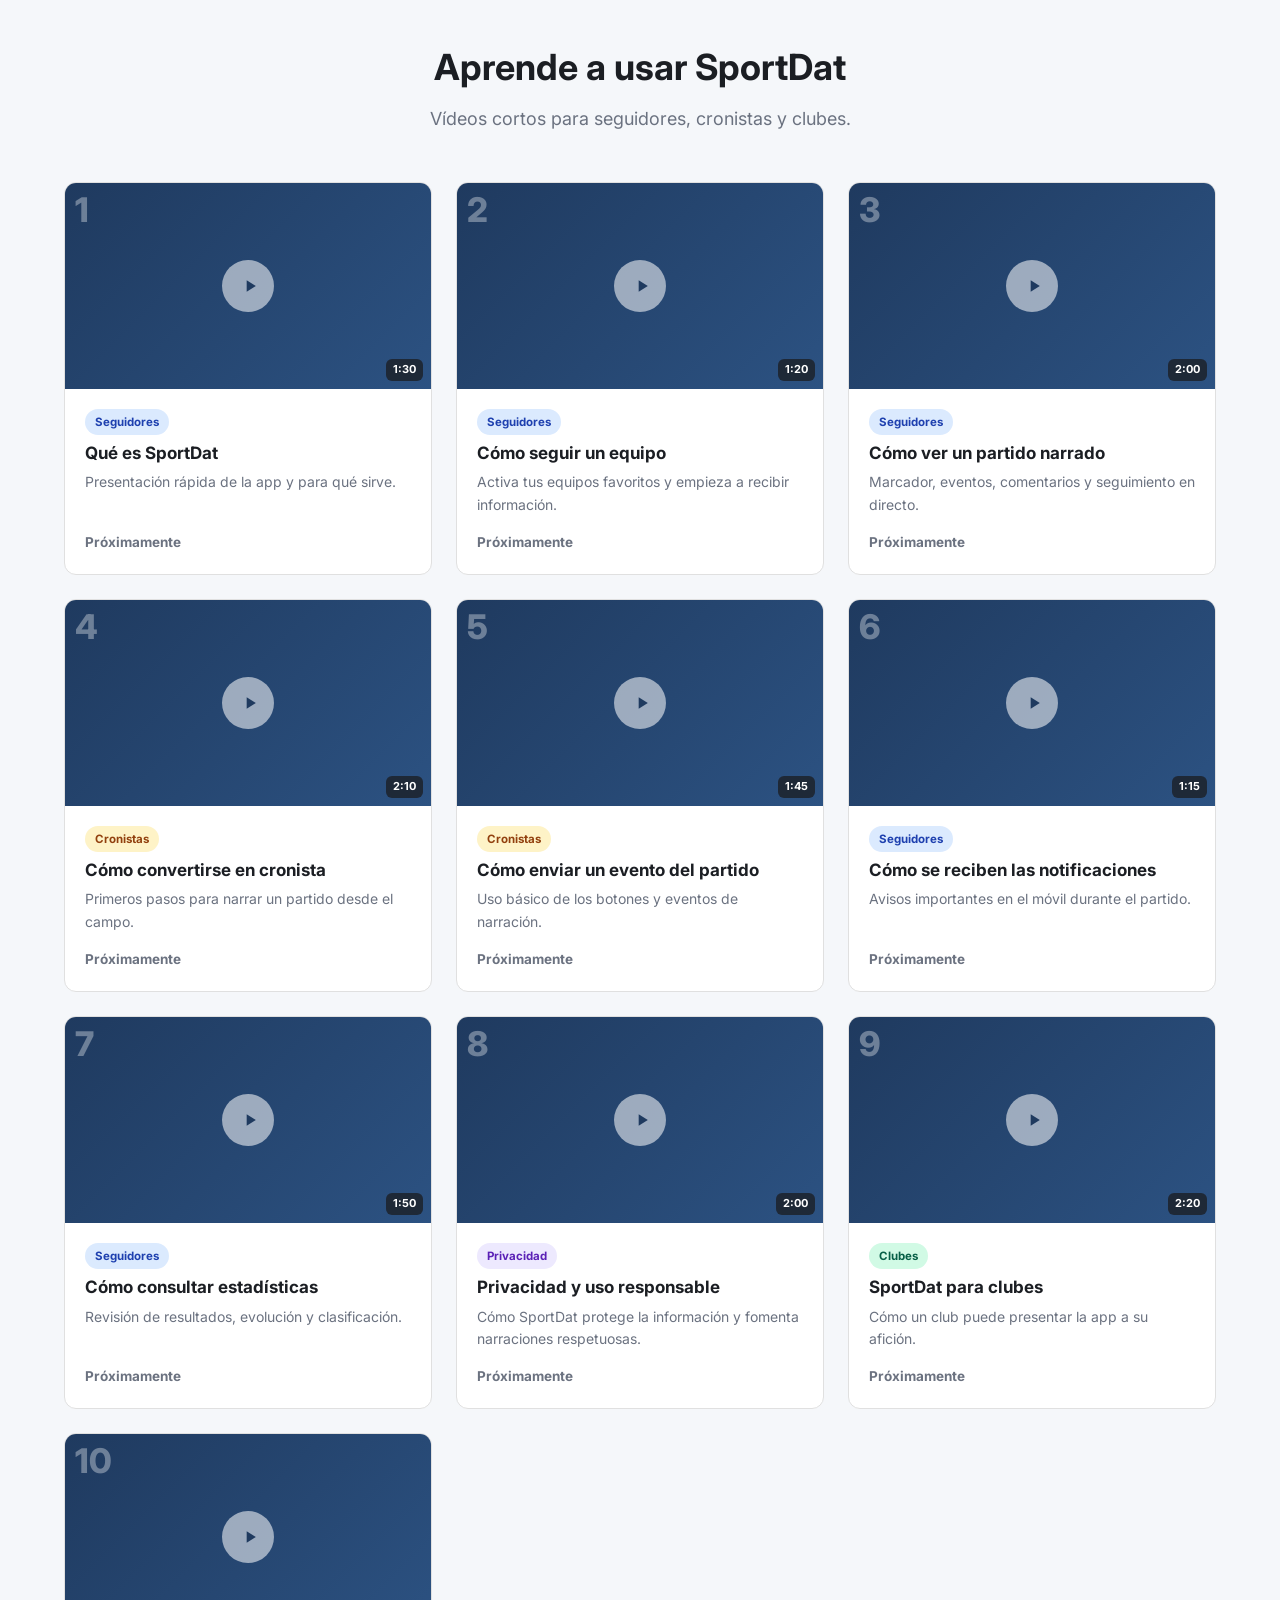
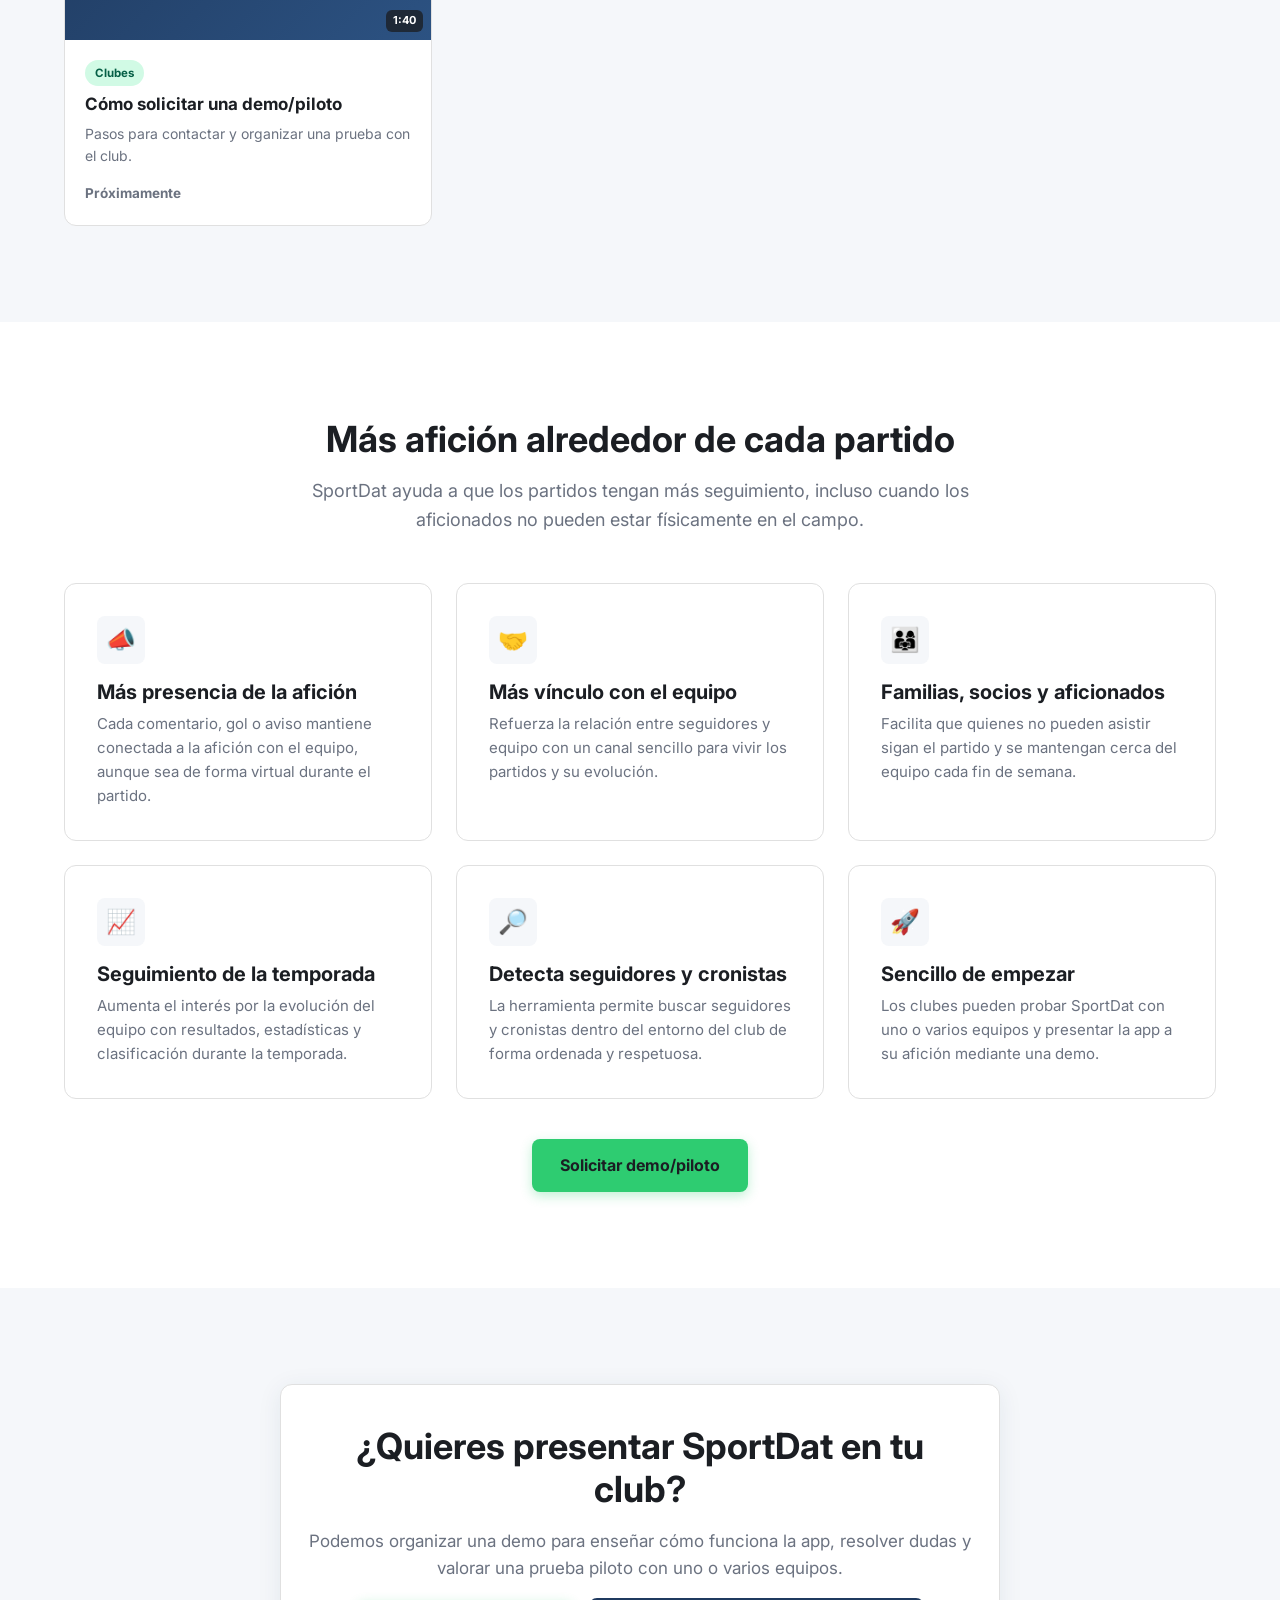
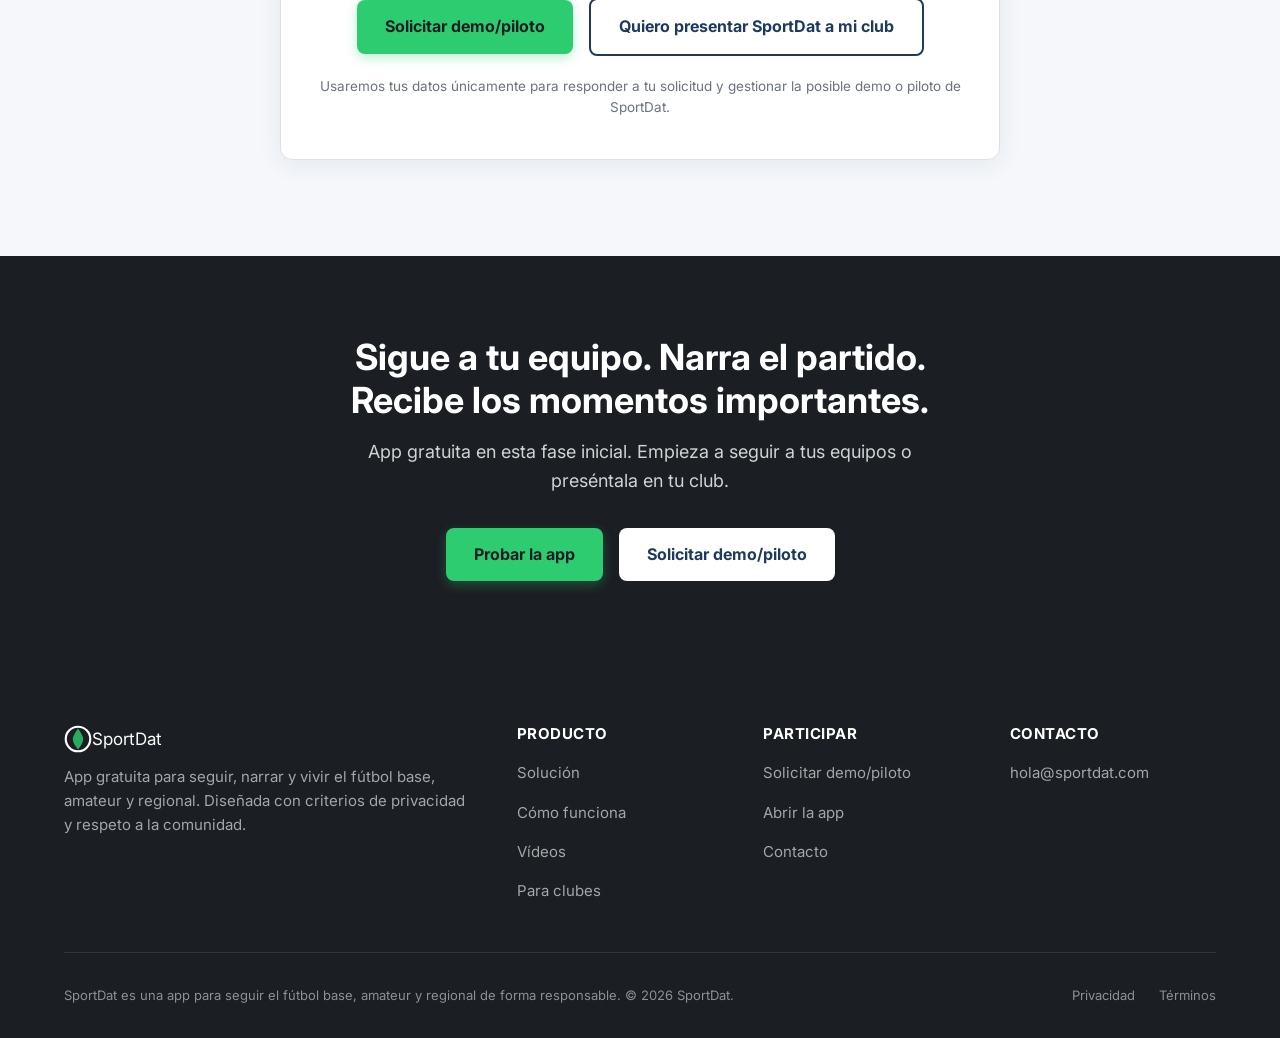
==== commit c4bc89a5: "Añadimos pantallazos a la web" ====
--- a/index.html
+++ b/index.html
@@ -107,27 +107,10 @@
             </div>
           </div>
 
-          <!-- Reusable phone mockup: live match -->
-          <div class="phone-frame" role="img" aria-label="Mockup de la app SportDat mostrando un partido en directo con marcador 2-1 en el minuto 67 y una lista de eventos del partido">
+          <!-- Captura real: seguimiento de una crónica -->
+          <div class="phone-frame hero-app-capture">
             <div class="phone-screen">
-              <div class="mock">
-                <div class="mock-header">
-                  <div class="mock-title">En directo</div>
-                  <div class="mock-sub">Liga regional · Jornada 8</div>
-                </div>
-                <div class="mock-body">
-                  <div class="mock-score">
-                    <div class="team"><span>Local</span><div class="num">2</div></div>
-                    <div style="text-align:center"><span class="mock-live">MIN 67</span></div>
-                    <div class="team"><span>Visitante</span><div class="num">1</div></div>
-                  </div>
-                  <div class="mock-event"><span class="min">67'</span><span>⚽ Gol del equipo local</span></div>
-                  <div class="mock-event"><span class="min">54'</span><span>🟨 Amonestación visitante</span></div>
-                  <div class="mock-event"><span class="min">45'</span><span>⏸️ Descanso: 1-0</span></div>
-                  <div class="mock-event"><span class="min">31'</span><span>⚽ Gol visitante</span></div>
-                </div>
-              </div>
-              <span class="mock-tag">Captura provisional</span>
+              <img src="assets/imgs/vista%20de%20seguimiento.jpg" alt="Seguimiento de una crónica de SportDat: marcador, minuto de juego y comentarios del partido" width="279" height="650" fetchpriority="high">
             </div>
           </div>
         </div>
@@ -193,178 +176,267 @@
       <div class="container">
         <div class="section-header fade-in">
           <h2>¿Cómo funciona SportDat?</h2>
-          <p>Una forma sencilla de seguir a tus equipos, narrar partidos y recibir los momentos importantes directamente en el móvil.</p>
-        </div>
-
+          <p>Desde preparar la alineación y narrar cada jugada hasta seguir la crónica, recibir avisos y consultar las estadísticas. Descubre cómo se vive un partido con SportDat.</p>
+          <p class="walkthrough-hint">Pulsa cualquier captura para verla ampliada.</p>
+        </div>
         <div class="steps">
-          <!-- Paso 1: Activa tus equipos -->
-          <div class="feature-step fade-in">
-            <div class="step-media">
-              <div class="phone-frame" role="img" aria-label="Mockup de la app: pantalla para activar equipos favoritos con botones de seguir y equipos ya seleccionados">
-                <div class="phone-screen">
-                  <div class="mock">
-                    <div class="mock-header">
-                      <div class="mock-title">Mis equipos</div>
-                      <div class="mock-sub">Activa a quién quieres seguir</div>
-                    </div>
-                    <div class="mock-body">
-                      <div class="mock-team"><span class="mock-crest">🔵</span><span class="mock-name">Juvenil A</span><span class="mock-follow on">Siguiendo</span></div>
-                      <div class="mock-team"><span class="mock-crest">🟢</span><span class="mock-name">Senior aficionado</span><span class="mock-follow on">Siguiendo</span></div>
-                      <div class="mock-team"><span class="mock-crest">🔴</span><span class="mock-name">Cadete B</span><span class="mock-follow">Seguir</span></div>
-                      <div class="mock-team"><span class="mock-crest">⚪</span><span class="mock-name">Regional preferente</span><span class="mock-follow">Seguir</span></div>
-                    </div>
-                  </div>
-                  <span class="mock-tag">Captura provisional</span>
-                </div>
-              </div>
-            </div>
+          <div class="feature-step walkthrough-home">
             <div class="step-text">
               <span class="step-num">1</span>
-              <h3>Activa tus equipos</h3>
-              <p>El seguidor selecciona uno o varios equipos para seguir su evolución durante la temporada. A partir de ahí, SportDat le permite estar pendiente de sus partidos, eventos destacados, estadísticas y clasificación.</p>
-            </div>
-          </div>
-
-          <!-- Paso 2: Sigue el partido en directo -->
-          <div class="feature-step reverse fade-in">
-            <div class="step-media">
-              <div class="phone-frame" role="img" aria-label="Mockup de la app: seguimiento del partido con marcador, minuto y lista de eventos">
-                <div class="phone-screen">
-                  <div class="mock">
-                    <div class="mock-header">
-                      <div class="mock-title">Partido en directo</div>
-                      <div class="mock-sub">Sigue el marcador y los eventos</div>
-                    </div>
-                    <div class="mock-body">
-                      <div class="mock-score">
-                        <div class="team"><span>Local</span><div class="num">1</div></div>
-                        <div style="text-align:center"><span class="mock-live">MIN 58</span></div>
-                        <div class="team"><span>Visitante</span><div class="num">1</div></div>
-                      </div>
-                      <div class="mock-event"><span class="min">58'</span><span>⚽ Empata el equipo local</span></div>
-                      <div class="mock-event"><span class="min">40'</span><span>⚽ Gol visitante</span></div>
-                      <div class="mock-event"><span class="min">22'</span><span>🔄 Cambio en el equipo local</span></div>
-                    </div>
-                  </div>
-                  <span class="mock-tag">Captura provisional</span>
-                </div>
-              </div>
-              <div class="phone-frame" role="img" aria-label="Mockup de la app: detalle de un comentario del partido">
-                <div class="phone-screen">
-                  <div class="mock">
-                    <div class="mock-header">
-                      <div class="mock-title">Comentario</div>
-                      <div class="mock-sub">Minuto 58</div>
-                    </div>
-                    <div class="mock-body">
-                      <div class="narration-bubble" style="font-size:11px;padding:0.625rem 0.75rem">⚽ "Llega el empate local con un remate desde el borde del área tras un córner."</div>
-                      <div class="mock-push"><span class="push-ico">💬</span><div class="push-body"><strong>Cronista en el campo</strong><span>Buen momento del equipo local</span></div></div>
-                    </div>
-                  </div>
-                  <span class="mock-tag">Captura provisional</span>
-                </div>
-              </div>
+              <h3>Inicio: toda la información de tu equipo a mano</h3>
+              <p>La página de inicio es el punto de entrada a la información que te interesa de tu equipo. Sus tarjetas reúnen lo que viene, lo que está pasando y cómo evoluciona el equipo durante la temporada.</p>
+              <p class="walkthrough-note"><strong>Próximos partidos y crónicas en directo.</strong> Consulta los próximos encuentros e identifica los que están siendo narrados en tiempo real para entrar en su crónica y seguir el partido.</p>
+              <p class="walkthrough-note"><strong>Último resultado y evolución.</strong> Revisa el último partido jugado y la racha de los últimos encuentros para ver cómo llega tu equipo a la siguiente jornada.</p>
+              <p class="walkthrough-note"><strong>Clasificación y estadísticas.</strong> Encuentra la posición de tu equipo en la competición y sus principales datos estadísticos. Desde cada tarjeta puedes ampliar la información y acceder al detalle correspondiente.</p>
+            </div>
+            <div class="step-media walkthrough-media walkthrough-home-shots">
+              <figure class="walkthrough-shot">
+                <a href="assets/imgs/vista-inicio-pr%C3%B3ximos-partidos.jpg" target="_blank" rel="noopener" aria-label="Ampliar: Próximos partidos y encuentros en tiempo de crónica (se abre en otra pestaña)">
+                  <div class="phone-frame screenshot-frame"><div class="phone-screen"><img src="assets/imgs/vista-inicio-pr%C3%B3ximos-partidos.jpg" alt="Próximos partidos y encuentros en tiempo de crónica" loading="lazy" decoding="async" width="305" height="693"></div></div>
+                </a>
+                <figcaption>Próximos partidos y encuentros en tiempo de crónica</figcaption>
+              </figure>
+              <figure class="walkthrough-shot">
+                <a href="assets/imgs/vista-inicio-ultimos-partidos-competicion.jpg" target="_blank" rel="noopener" aria-label="Ampliar: Último resultado, racha del equipo y competición (se abre en otra pestaña)">
+                  <div class="phone-frame screenshot-frame"><div class="phone-screen"><img src="assets/imgs/vista-inicio-ultimos-partidos-competicion.jpg" alt="Último resultado, racha del equipo y competición" loading="lazy" decoding="async" width="310" height="698"></div></div>
+                </a>
+                <figcaption>Último resultado, racha del equipo y competición</figcaption>
+              </figure>
+              <figure class="walkthrough-shot">
+                <a href="assets/imgs/vista-inicio-estadisticas.jpg" target="_blank" rel="noopener" aria-label="Ampliar: Clasificación y datos estadísticos del equipo (se abre en otra pestaña)">
+                  <div class="phone-frame screenshot-frame"><div class="phone-screen"><img src="assets/imgs/vista-inicio-estadisticas.jpg" alt="Clasificación y datos estadísticos del equipo" loading="lazy" decoding="async" width="309" height="697"></div></div>
+                </a>
+                <figcaption>Clasificación y datos estadísticos del equipo</figcaption>
+              </figure>
+            </div>
+          </div>
+          <div class="feature-step">
+            <div class="step-media walkthrough-media">
+              <figure class="walkthrough-shot">
+                <a href="assets/imgs/lista-equipos-seguidos.jpg" target="_blank" rel="noopener" aria-label="Ampliar: Selección de equipos seguidos (se abre en otra pestaña)">
+                  <div class="phone-frame screenshot-frame"><div class="phone-screen"><img src="assets/imgs/lista-equipos-seguidos.jpg" alt="Selección de equipos seguidos" loading="lazy" decoding="async" width="313" height="695"></div></div>
+                </a>
+                <figcaption>Selección de equipos seguidos</figcaption>
+              </figure><figure class="walkthrough-shot">
+                <a href="assets/imgs/vista-cronicas-dos-cronicas.jpg" target="_blank" rel="noopener" aria-label="Ampliar: Crónicas disponibles para un partido (se abre en otra pestaña)">
+                  <div class="phone-frame screenshot-frame"><div class="phone-screen"><img src="assets/imgs/vista-cronicas-dos-cronicas.jpg" alt="Crónicas disponibles para un partido" loading="lazy" decoding="async" width="276" height="650"></div></div>
+                </a>
+                <figcaption>Crónicas disponibles para un partido</figcaption>
+              </figure>
             </div>
             <div class="step-text">
               <span class="step-num">2</span>
-              <h3>Sigue el partido en directo</h3>
-              <p>Cuando hay partido narrado, el seguidor puede consultar el marcador, el minuto de juego y los eventos importantes que van ocurriendo.</p>
-            </div>
-          </div>
-
-          <!-- Paso 3: Conviértete en cronista -->
-          <div class="feature-step wide fade-in">
-            <div class="step-media">
-              <div class="phone-frame landscape" role="img" aria-label="Mockup de la app en horizontal: pantalla de narración de cronista con campo, marcador, cronómetro, menús de eventos y botón de enviar comentario">
-                <div class="phone-screen">
-                  <div class="mock">
-                    <span class="mock-seal">Narración estructurada y respetuosa</span>
-                    <div class="mock-header" style="padding:0.5rem 0.75rem">
-                      <div class="mock-title">Narrar · 2-1 · MIN 67</div>
-                    </div>
-                    <div class="mock-pitch"></div>
-                    <div class="mock-controls">
-                      <span class="mock-btn">⚽ Gol</span>
-                      <span class="mock-btn">🟨 Tarjeta</span>
-                      <span class="mock-btn">🔄 Cambio</span>
-                      <span class="mock-btn">💬 Comentario</span>
-                      <span class="mock-btn send">Enviar</span>
-                    </div>
-                  </div>
-                  <span class="mock-tag">Captura provisional</span>
-                </div>
-              </div>
+              <h3>Activa tus equipos y elige el partido</h3>
+              <p>Añade los equipos que quieres seguir y consulta sus próximos encuentros. En la vista de crónicas puedes ver las disponibles para un partido y distinguir tu propia crónica de las de otros cronistas.</p>
+              <p class="walkthrough-note">Si vas a narrar desde el campo, prepara tu crónica. Si prefieres seguir el encuentro, entra en una de las crónicas disponibles.</p>
+            </div>
+          </div>
+          <div class="feature-step reverse wide">
+            <div class="step-media walkthrough-media walkthrough-landscape">
+              <figure class="walkthrough-shot">
+                <a href="assets/imgs/vista-creacion-cronica.jpg" target="_blank" rel="noopener" aria-label="Ampliar: Pantalla de creación de la crónica (se abre en otra pestaña)">
+                  <div class="phone-frame screenshot-frame screenshot-landscape"><div class="phone-screen"><img src="assets/imgs/vista-creacion-cronica.jpg" alt="Pantalla de creación de la crónica" loading="lazy" decoding="async" width="695" height="312"></div></div>
+                </a>
+                <figcaption>Pantalla de creación de la crónica</figcaption>
+              </figure><figure class="walkthrough-shot">
+                <a href="assets/imgs/configuracion-formacion.jpg" target="_blank" rel="noopener" aria-label="Ampliar: Selección de la formación (se abre en otra pestaña)">
+                  <div class="phone-frame screenshot-frame screenshot-landscape"><div class="phone-screen"><img src="assets/imgs/configuracion-formacion.jpg" alt="Selección de la formación" loading="lazy" decoding="async" width="694" height="309"></div></div>
+                </a>
+                <figcaption>Selección de la formación</figcaption>
+              </figure>
             </div>
             <div class="step-text">
               <span class="step-num">3</span>
-              <h3>Conviértete en cronista</h3>
-              <p>Un seguidor que está viendo el partido puede convertirse en cronista y narrar los eventos principales de forma sencilla, rápida y estructurada. SportDat está pensada para facilitar la narración sin exponer información innecesaria de jugadores y respetando la privacidad de los participantes.</p>
-            </div>
-          </div>
-
-          <!-- Paso 4: Recibe avisos -->
-          <div class="feature-step reverse fade-in">
-            <div class="step-media">
-              <div class="phone-frame" role="img" aria-label="Mockup de la app: notificaciones push de gol, descanso y final de partido">
-                <div class="phone-screen">
-                  <div class="mock">
-                    <div class="mock-header">
-                      <div class="mock-title">Notificaciones</div>
-                      <div class="mock-sub">Los momentos importantes</div>
-                    </div>
-                    <div class="mock-body">
-                      <div class="mock-push"><span class="push-ico">⚽</span><div class="push-body"><strong>Gol del equipo local</strong><span>Min 34</span></div></div>
-                      <div class="mock-push"><span class="push-ico">⏸️</span><div class="push-body"><strong>Descanso: 1-0</strong><span>Fin de la primera parte</span></div></div>
-                      <div class="mock-push"><span class="push-ico">🏁</span><div class="push-body"><strong>Final del partido: 2-1</strong><span>Victoria local</span></div></div>
-                    </div>
-                  </div>
-                  <span class="mock-tag">Captura provisional</span>
-                </div>
-              </div>
+              <h3>Prepara la crónica y la alineación</h3>
+              <p>La pantalla de creación reúne el campo, el marcador, el reloj y los controles de narración. Antes de empezar, configura la formación, la equipación y los jugadores para identificar a los protagonistas de cada acción.</p>
+              <p class="walkthrough-note">También puedes guardar una alineación y cargar una de las que ya tienes disponibles. Durante el partido, la vista de alineación permite gestionar las sustituciones.</p>
+            </div>
+          </div>
+          <div class="feature-step wide">
+            <div class="step-media walkthrough-media walkthrough-landscape">
+              <figure class="walkthrough-shot">
+                <a href="assets/imgs/jugada-individual-datos-zona.jpg" target="_blank" rel="noopener" aria-label="Ampliar: Registro de una jugada y su zona del campo (se abre en otra pestaña)">
+                  <div class="phone-frame screenshot-frame screenshot-landscape"><div class="phone-screen"><img src="assets/imgs/jugada-individual-datos-zona.jpg" alt="Registro de una jugada y su zona del campo" loading="lazy" decoding="async" width="695" height="314"></div></div>
+                </a>
+                <figcaption>Registro de una jugada y su zona del campo</figcaption>
+              </figure><figure class="walkthrough-shot">
+                <a href="assets/imgs/porteria-gol-zona-porteria.jpg" target="_blank" rel="noopener" aria-label="Ampliar: Registro de un gol y su zona de la portería (se abre en otra pestaña)">
+                  <div class="phone-frame screenshot-frame screenshot-landscape"><div class="phone-screen"><img src="assets/imgs/porteria-gol-zona-porteria.jpg" alt="Registro de un gol y su zona de la portería" loading="lazy" decoding="async" width="694" height="313"></div></div>
+                </a>
+                <figcaption>Registro de un gol y su zona de la portería</figcaption>
+              </figure>
             </div>
             <div class="step-text">
               <span class="step-num">4</span>
-              <h3>Recibe avisos en el móvil</h3>
-              <p>Los seguidores reciben notificaciones o comentarios de los eventos más importantes: goles, descansos, final de partido y otros momentos destacados.</p>
-            </div>
-          </div>
-
-          <!-- Paso 5: Estadísticas y clasificación -->
-          <div class="feature-step fade-in">
-            <div class="step-media">
-              <div class="phone-frame" role="img" aria-label="Mockup de la app: pantalla con clasificación y estadísticas del equipo durante la temporada">
-                <div class="phone-screen">
-                  <div class="mock">
-                    <div class="mock-header">
-                      <div class="mock-title">Clasificación</div>
-                      <div class="mock-sub">Generada durante la temporada</div>
-                    </div>
-                    <div class="mock-body">
-                      <table class="mock-table">
-                        <thead><tr><th>#</th><th>Equipo</th><th class="c">PJ</th><th class="c">Pts</th></tr></thead>
-                        <tbody>
-                          <tr><td>1</td><td>Atlético Río</td><td class="c">8</td><td class="c">19</td></tr>
-                          <tr class="me"><td>2</td><td>Tu equipo</td><td class="c">8</td><td class="c">17</td></tr>
-                          <tr><td>3</td><td>CD Ejemplo</td><td class="c">8</td><td class="c">15</td></tr>
-                          <tr><td>4</td><td>Unión Valle</td><td class="c">8</td><td class="c">13</td></tr>
-                        </tbody>
-                      </table>
-                      <div class="mock-event"><span class="min">📈</span><span>Racha: 3 partidos sin perder</span></div>
-                      <div class="mock-event"><span class="min">⚽</span><span>Goles a favor: 14</span></div>
-                    </div>
-                  </div>
-                  <span class="mock-tag">Captura provisional</span>
-                </div>
-              </div>
+              <h3>Cuenta lo que ocurre, jugada a jugada</h3>
+              <p>Marca el comienzo de la primera parte y registra las acciones desde el campo de juego. Puedes indicar cambios de posesión, pases, centros al área, remates, goles, paradas, fueras de juego, tarjetas y penaltis.</p>
+              <p class="walkthrough-note">Añade el contexto de la acción, como el jugador o la zona del campo. El mensaje aparece en la parte inferior de la pantalla para que puedas revisarlo antes de enviarlo a la crónica.</p>
+            </div>
+          </div>
+          <details class="walkthrough-details">
+            <summary>Ver más capturas: alineaciones y acciones del partido</summary>
+            <div class="walkthrough-gallery"><figure class="walkthrough-shot">
+                <a href="assets/imgs/configuracion-equipacion.jpg" target="_blank" rel="noopener" aria-label="Ampliar: Personaliza los colores de la equipación (se abre en otra pestaña)">
+                  <div class="phone-frame screenshot-frame screenshot-landscape"><div class="phone-screen"><img src="assets/imgs/configuracion-equipacion.jpg" alt="Personaliza los colores de la equipación" loading="lazy" decoding="async" width="693" height="308"></div></div>
+                </a>
+                <figcaption>Personaliza los colores de la equipación</figcaption>
+              </figure><figure class="walkthrough-shot">
+                <a href="assets/imgs/configuracion-jugador.jpg" target="_blank" rel="noopener" aria-label="Ampliar: Configura los jugadores de la alineación (se abre en otra pestaña)">
+                  <div class="phone-frame screenshot-frame screenshot-landscape"><div class="phone-screen"><img src="assets/imgs/configuracion-jugador.jpg" alt="Configura los jugadores de la alineación" loading="lazy" decoding="async" width="692" height="310"></div></div>
+                </a>
+                <figcaption>Configura los jugadores de la alineación</figcaption>
+              </figure><figure class="walkthrough-shot">
+                <a href="assets/imgs/salvar-alineacion.jpg" target="_blank" rel="noopener" aria-label="Ampliar: Guarda una alineación (se abre en otra pestaña)">
+                  <div class="phone-frame screenshot-frame screenshot-landscape"><div class="phone-screen"><img src="assets/imgs/salvar-alineacion.jpg" alt="Guarda una alineación" loading="lazy" decoding="async" width="695" height="306"></div></div>
+                </a>
+                <figcaption>Guarda una alineación</figcaption>
+              </figure><figure class="walkthrough-shot">
+                <a href="assets/imgs/descargar-alineacion.jpg" target="_blank" rel="noopener" aria-label="Ampliar: Carga una alineación guardada (se abre en otra pestaña)">
+                  <div class="phone-frame screenshot-frame screenshot-landscape"><div class="phone-screen"><img src="assets/imgs/descargar-alineacion.jpg" alt="Carga una alineación guardada" loading="lazy" decoding="async" width="694" height="309"></div></div>
+                </a>
+                <figcaption>Carga una alineación guardada</figcaption>
+              </figure><figure class="walkthrough-shot">
+                <a href="assets/imgs/vista-alineacion-sustitucion.jpg" target="_blank" rel="noopener" aria-label="Ampliar: Gestiona las sustituciones (se abre en otra pestaña)">
+                  <div class="phone-frame screenshot-frame screenshot-landscape"><div class="phone-screen"><img src="assets/imgs/vista-alineacion-sustitucion.jpg" alt="Gestiona las sustituciones" loading="lazy" decoding="async" width="692" height="310"></div></div>
+                </a>
+                <figcaption>Gestiona las sustituciones</figcaption>
+              </figure><figure class="walkthrough-shot">
+                <a href="assets/imgs/comienzo-primera-parte.jpg" target="_blank" rel="noopener" aria-label="Ampliar: Señala el comienzo de la primera parte (se abre en otra pestaña)">
+                  <div class="phone-frame screenshot-frame screenshot-landscape"><div class="phone-screen"><img src="assets/imgs/comienzo-primera-parte.jpg" alt="Señala el comienzo de la primera parte" loading="lazy" decoding="async" width="691" height="310"></div></div>
+                </a>
+                <figcaption>Señala el comienzo de la primera parte</figcaption>
+              </figure><figure class="walkthrough-shot">
+                <a href="assets/imgs/cambio-posesion.jpg" target="_blank" rel="noopener" aria-label="Ampliar: Registra un cambio de posesión (se abre en otra pestaña)">
+                  <div class="phone-frame screenshot-frame screenshot-landscape"><div class="phone-screen"><img src="assets/imgs/cambio-posesion.jpg" alt="Registra un cambio de posesión" loading="lazy" decoding="async" width="692" height="314"></div></div>
+                </a>
+                <figcaption>Registra un cambio de posesión</figcaption>
+              </figure><figure class="walkthrough-shot">
+                <a href="assets/imgs/asistencia-centro-al-area.jpg" target="_blank" rel="noopener" aria-label="Ampliar: Narra un centro al área (se abre en otra pestaña)">
+                  <div class="phone-frame screenshot-frame screenshot-landscape"><div class="phone-screen"><img src="assets/imgs/asistencia-centro-al-area.jpg" alt="Narra un centro al área" loading="lazy" decoding="async" width="691" height="313"></div></div>
+                </a>
+                <figcaption>Narra un centro al área</figcaption>
+              </figure><figure class="walkthrough-shot">
+                <a href="assets/imgs/remate-remate-cabeza.jpg" target="_blank" rel="noopener" aria-label="Ampliar: Registra un remate de cabeza (se abre en otra pestaña)">
+                  <div class="phone-frame screenshot-frame screenshot-landscape"><div class="phone-screen"><img src="assets/imgs/remate-remate-cabeza.jpg" alt="Registra un remate de cabeza" loading="lazy" decoding="async" width="694" height="310"></div></div>
+                </a>
+                <figcaption>Registra un remate de cabeza</figcaption>
+              </figure><figure class="walkthrough-shot">
+                <a href="assets/imgs/remate-tiro-falta.jpg" target="_blank" rel="noopener" aria-label="Ampliar: Registra un tiro de falta (se abre en otra pestaña)">
+                  <div class="phone-frame screenshot-frame screenshot-landscape"><div class="phone-screen"><img src="assets/imgs/remate-tiro-falta.jpg" alt="Registra un tiro de falta" loading="lazy" decoding="async" width="693" height="313"></div></div>
+                </a>
+                <figcaption>Registra un tiro de falta</figcaption>
+              </figure><figure class="walkthrough-shot">
+                <a href="assets/imgs/remate-lanzamiento-penalti.jpg" target="_blank" rel="noopener" aria-label="Ampliar: Narra un lanzamiento de penalti (se abre en otra pestaña)">
+                  <div class="phone-frame screenshot-frame screenshot-landscape"><div class="phone-screen"><img src="assets/imgs/remate-lanzamiento-penalti.jpg" alt="Narra un lanzamiento de penalti" loading="lazy" decoding="async" width="693" height="310"></div></div>
+                </a>
+                <figcaption>Narra un lanzamiento de penalti</figcaption>
+              </figure><figure class="walkthrough-shot">
+                <a href="assets/imgs/porteria-parada-portero.jpg" target="_blank" rel="noopener" aria-label="Ampliar: Indica una parada del portero (se abre en otra pestaña)">
+                  <div class="phone-frame screenshot-frame screenshot-landscape"><div class="phone-screen"><img src="assets/imgs/porteria-parada-portero.jpg" alt="Indica una parada del portero" loading="lazy" decoding="async" width="697" height="316"></div></div>
+                </a>
+                <figcaption>Indica una parada del portero</figcaption>
+              </figure><figure class="walkthrough-shot">
+                <a href="assets/imgs/fuera-juego.jpg" target="_blank" rel="noopener" aria-label="Ampliar: Señala un fuera de juego (se abre en otra pestaña)">
+                  <div class="phone-frame screenshot-frame screenshot-landscape"><div class="phone-screen"><img src="assets/imgs/fuera-juego.jpg" alt="Señala un fuera de juego" loading="lazy" decoding="async" width="688" height="316"></div></div>
+                </a>
+                <figcaption>Señala un fuera de juego</figcaption>
+              </figure><figure class="walkthrough-shot">
+                <a href="assets/imgs/tarjeta-amarilla.jpg" target="_blank" rel="noopener" aria-label="Ampliar: Registra una tarjeta amarilla (se abre en otra pestaña)">
+                  <div class="phone-frame screenshot-frame screenshot-landscape"><div class="phone-screen"><img src="assets/imgs/tarjeta-amarilla.jpg" alt="Registra una tarjeta amarilla" loading="lazy" decoding="async" width="697" height="311"></div></div>
+                </a>
+                <figcaption>Registra una tarjeta amarilla</figcaption>
+              </figure><figure class="walkthrough-shot">
+                <a href="assets/imgs/arbitro-penalti.jpg" target="_blank" rel="noopener" aria-label="Ampliar: Señala un penalti (se abre en otra pestaña)">
+                  <div class="phone-frame screenshot-frame screenshot-landscape"><div class="phone-screen"><img src="assets/imgs/arbitro-penalti.jpg" alt="Señala un penalti" loading="lazy" decoding="async" width="692" height="310"></div></div>
+                </a>
+                <figcaption>Señala un penalti</figcaption>
+              </figure></div>
+          </details>
+          <div class="feature-step reverse wide">
+            <div class="step-media walkthrough-media walkthrough-landscape">
+              <figure class="walkthrough-shot">
+                <a href="assets/imgs/configuracion-ia-creacion-cronica.jpg" target="_blank" rel="noopener" aria-label="Ampliar: Configuración de las instrucciones para la IA (se abre en otra pestaña)">
+                  <div class="phone-frame screenshot-frame screenshot-landscape"><div class="phone-screen"><img src="assets/imgs/configuracion-ia-creacion-cronica.jpg" alt="Configuración de las instrucciones para la IA" loading="lazy" decoding="async" width="691" height="314"></div></div>
+                </a>
+                <figcaption>Configuración de las instrucciones para la IA</figcaption>
+              </figure><figure class="walkthrough-shot">
+                <a href="assets/imgs/mensaje-generado-ia-creacion-cronica.jpg" target="_blank" rel="noopener" aria-label="Ampliar: Mensaje de una jugada redactado con ayuda de IA (se abre en otra pestaña)">
+                  <div class="phone-frame screenshot-frame screenshot-landscape"><div class="phone-screen"><img src="assets/imgs/mensaje-generado-ia-creacion-cronica.jpg" alt="Mensaje de una jugada redactado con ayuda de IA" loading="lazy" decoding="async" width="694" height="313"></div></div>
+                </a>
+                <figcaption>Mensaje de una jugada redactado con ayuda de IA</figcaption>
+              </figure>
             </div>
             <div class="step-text">
               <span class="step-num">5</span>
-              <h3>Consulta estadísticas y clasificación</h3>
-              <p>Durante la temporada, SportDat genera información útil sobre resultados, evolución del equipo, estadísticas básicas y clasificación, ayudando a los seguidores a mantenerse conectados con su equipo.</p>
-            </div>
-          </div>
-        </div>
-
+              <h3>Da tu estilo a la narración con ayuda de IA</h3>
+              <p>Configura las instrucciones de redacción para orientar el tono y la extensión de los mensajes. La IA ayuda a convertir los datos de la jugada en un comentario más elaborado para quienes siguen el encuentro.</p>
+              <p class="walkthrough-note">Revisa el texto propuesto antes de enviarlo y mantén una narración clara, deportiva y respetuosa con los participantes.</p>
+            </div>
+          </div>
+          <div class="feature-step">
+            <div class="step-media walkthrough-media">
+              <figure class="walkthrough-shot">
+                <a href="assets/imgs/vista%20de%20seguimiento.jpg" target="_blank" rel="noopener" aria-label="Ampliar: Seguimiento del marcador y de los comentarios (se abre en otra pestaña)">
+                  <div class="phone-frame screenshot-frame"><div class="phone-screen"><img src="assets/imgs/vista%20de%20seguimiento.jpg" alt="Seguimiento del marcador y de los comentarios" loading="lazy" decoding="async" width="279" height="650"></div></div>
+                </a>
+                <figcaption>Seguimiento del marcador y de los comentarios</figcaption>
+              </figure><figure class="walkthrough-shot">
+                <a href="assets/imgs/seguimiento-resumen.jpg" target="_blank" rel="noopener" aria-label="Ampliar: Resumen del partido y representación de las jugadas (se abre en otra pestaña)">
+                  <div class="phone-frame screenshot-frame"><div class="phone-screen"><img src="assets/imgs/seguimiento-resumen.jpg" alt="Resumen del partido y representación de las jugadas" loading="lazy" decoding="async" width="278" height="647"></div></div>
+                </a>
+                <figcaption>Resumen del partido y representación de las jugadas</figcaption>
+              </figure>
+            </div>
+            <div class="step-text">
+              <span class="step-num">6</span>
+              <h3>Sigue la crónica en directo</h3>
+              <p>Abre la crónica del partido para consultar el marcador, el tiempo de juego y la secuencia de comentarios. Las acciones registradas por el cronista permiten seguir lo que está pasando aunque no puedas estar en el campo.</p>
+              <p class="walkthrough-note">Consulta el resumen para repasar las jugadas representadas sobre el campo y las estadísticas de la crónica para comparar la actuación de los dos equipos.</p>
+            </div>
+          </div>
+          <div class="feature-step reverse">
+            <div class="step-media walkthrough-media">
+              <figure class="walkthrough-shot">
+                <a href="assets/imgs/seguimiento-configuracion-notificaciones.jpg" target="_blank" rel="noopener" aria-label="Ampliar: Configuración de avisos de la crónica (se abre en otra pestaña)">
+                  <div class="phone-frame screenshot-frame"><div class="phone-screen"><img src="assets/imgs/seguimiento-configuracion-notificaciones.jpg" alt="Configuración de avisos de la crónica" loading="lazy" decoding="async" width="280" height="644"></div></div>
+                </a>
+                <figcaption>Configuración de avisos de la crónica</figcaption>
+              </figure><figure class="walkthrough-shot">
+                <a href="assets/imgs/seguimiento-cronica-estadisticas.jpg" target="_blank" rel="noopener" aria-label="Ampliar: Comparativa de estadísticas del partido (se abre en otra pestaña)">
+                  <div class="phone-frame screenshot-frame"><div class="phone-screen"><img src="assets/imgs/seguimiento-cronica-estadisticas.jpg" alt="Comparativa de estadísticas del partido" loading="lazy" decoding="async" width="280" height="658"></div></div>
+                </a>
+                <figcaption>Comparativa de estadísticas del partido</figcaption>
+              </figure>
+            </div>
+            <div class="step-text">
+              <span class="step-num">7</span>
+              <h3>Elige los avisos y consulta los datos del partido</h3>
+              <p>En la configuración de notificaciones de la crónica puedes ajustar los avisos del seguimiento. Así eliges cómo mantenerte al tanto mientras se desarrolla el encuentro.</p>
+              <p class="walkthrough-note">La pestaña de estadísticas reúne los datos de las acciones registradas, como posesión, pases y remates. La información disponible depende de lo que se haya recogido en la crónica.</p>
+            </div>
+          </div>
+          <div class="feature-step">
+            <div class="step-media walkthrough-media">
+              <figure class="walkthrough-shot">
+                <a href="assets/imgs/estadisticas-rendimiento.jpg" target="_blank" rel="noopener" aria-label="Ampliar: Evolución y rendimiento del equipo (se abre en otra pestaña)">
+                  <div class="phone-frame screenshot-frame"><div class="phone-screen"><img src="assets/imgs/estadisticas-rendimiento.jpg" alt="Evolución y rendimiento del equipo" loading="lazy" decoding="async" width="308" height="694"></div></div>
+                </a>
+                <figcaption>Evolución y rendimiento del equipo</figcaption>
+              </figure><figure class="walkthrough-shot">
+                <a href="assets/imgs/competicion-clasificacion.jpg" target="_blank" rel="noopener" aria-label="Ampliar: Clasificación de la competición (se abre en otra pestaña)">
+                  <div class="phone-frame screenshot-frame"><div class="phone-screen"><img src="assets/imgs/competicion-clasificacion.jpg" alt="Clasificación de la competición" loading="lazy" decoding="async" width="302" height="695"></div></div>
+                </a>
+                <figcaption>Clasificación de la competición</figcaption>
+              </figure>
+            </div>
+            <div class="step-text">
+              <span class="step-num">8</span>
+              <h3>Mantente al día durante toda la temporada</h3>
+              <p>El seguimiento continúa más allá de cada crónica: revisa los resultados, la evolución del equipo, el calendario y la clasificación de la competición desde las distintas vistas de SportDat.</p>
+              <p class="walkthrough-note">Combina la información del partido con la perspectiva de la temporada para estar cerca de tus equipos cada jornada.</p>
+            </div>
+          </div>
+        </div>
         <div class="fade-in" style="text-align:center;margin-top:3rem">
           <a href="https://app.sportdat.com" class="btn btn-primary" data-track-cta="como-funciona-app" target="_blank" rel="noopener">Probar la app</a>
         </div>
--- a/css/styles.css
+++ b/css/styles.css
@@ -1797,3 +1797,61 @@
     padding: 0 1.25rem;
   }
 }
+
+/* Capturas reales: estilos limitados a Cómo funciona. */
+#como-funciona .walkthrough-hint { font-size: 14px; margin-top: .75rem; }
+#como-funciona .walkthrough-media { align-items: flex-start; gap: 1rem; }
+#como-funciona .walkthrough-shot { margin: 0; min-width: 0; flex: 1 1 0; max-width: 210px; }
+#como-funciona .walkthrough-shot a { display: block; border: 1px solid var(--color-border); border-radius: var(--radius); overflow: hidden; background: var(--color-white); box-shadow: var(--shadow); cursor: zoom-in; }
+#como-funciona .walkthrough-shot a:focus-visible, #como-funciona summary:focus-visible { outline: 3px solid var(--color-primary); outline-offset: 5px; }
+#como-funciona .walkthrough-shot img { width: 100%; height: auto; }
+#como-funciona .walkthrough-shot figcaption { color: var(--color-gray); font-size: 13px; line-height: 1.5; text-align: center; margin-top: .625rem; }
+#como-funciona .walkthrough-landscape { flex-direction: column; align-items: center; }
+#como-funciona .walkthrough-landscape .walkthrough-shot { flex: auto; width: 100%; max-width: 560px; }
+#como-funciona .walkthrough-note { margin-top: .875rem; }
+#como-funciona .walkthrough-details { background: var(--color-white); border: 1px solid var(--color-border); border-radius: var(--radius); padding: 1.25rem; }
+#como-funciona .walkthrough-details summary { cursor: pointer; color: var(--color-primary); font-weight: var(--font-weight-bold); }
+#como-funciona .walkthrough-gallery { display: grid; grid-template-columns: repeat(2, minmax(0, 1fr)); gap: 1.5rem; margin-top: 1.5rem; }
+#como-funciona .walkthrough-gallery .walkthrough-shot { max-width: none; }
+@media (max-width: 599px) {
+  #como-funciona .walkthrough-gallery { grid-template-columns: 1fr; }
+  #como-funciona .walkthrough-shot figcaption { font-size: 12px; }
+}
+
+/* Captura principal y presentación de la página de inicio. */
+.hero .hero-app-capture { aspect-ratio: auto; }
+.hero .hero-app-capture::before { display: none; }
+.hero .hero-app-capture img { width: 100%; height: auto; }
+#como-funciona .walkthrough-home { flex-direction: column; gap: 1.5rem; }
+#como-funciona .walkthrough-home .step-text { max-width: 820px; text-align: center; }
+#como-funciona .walkthrough-home-shots { display: grid; grid-template-columns: repeat(3, minmax(0, 210px)); gap: 1.5rem; }
+#como-funciona .walkthrough-home-shots .walkthrough-shot { width: 100%; max-width: none; }
+@media (max-width: 599px) {
+  #como-funciona .walkthrough-home-shots { grid-template-columns: minmax(0, 240px); }
+}
+
+/* Marcos de móvil para todas las capturas reales, sin recortar su contenido. */
+#como-funciona .walkthrough-shot a {
+  border: 0;
+  border-radius: 24px;
+  overflow: visible;
+  background: transparent;
+  box-shadow: none;
+}
+#como-funciona .screenshot-frame {
+  width: 100%;
+  max-width: none;
+  aspect-ratio: auto;
+  padding: 8px;
+  border-radius: 24px;
+  background: var(--color-dark);
+  box-shadow: var(--shadow-lg);
+}
+#como-funciona .screenshot-frame::before { display: none; }
+#como-funciona .screenshot-frame .phone-screen { height: auto; border-radius: 17px; }
+#como-funciona .screenshot-landscape { padding: 8px 12px; }
+@media (max-width: 599px) {
+  #como-funciona .screenshot-frame { padding: 6px; border-radius: 20px; }
+  #como-funciona .screenshot-frame .phone-screen { border-radius: 14px; }
+  #como-funciona .screenshot-landscape { padding: 6px 10px; }
+}
